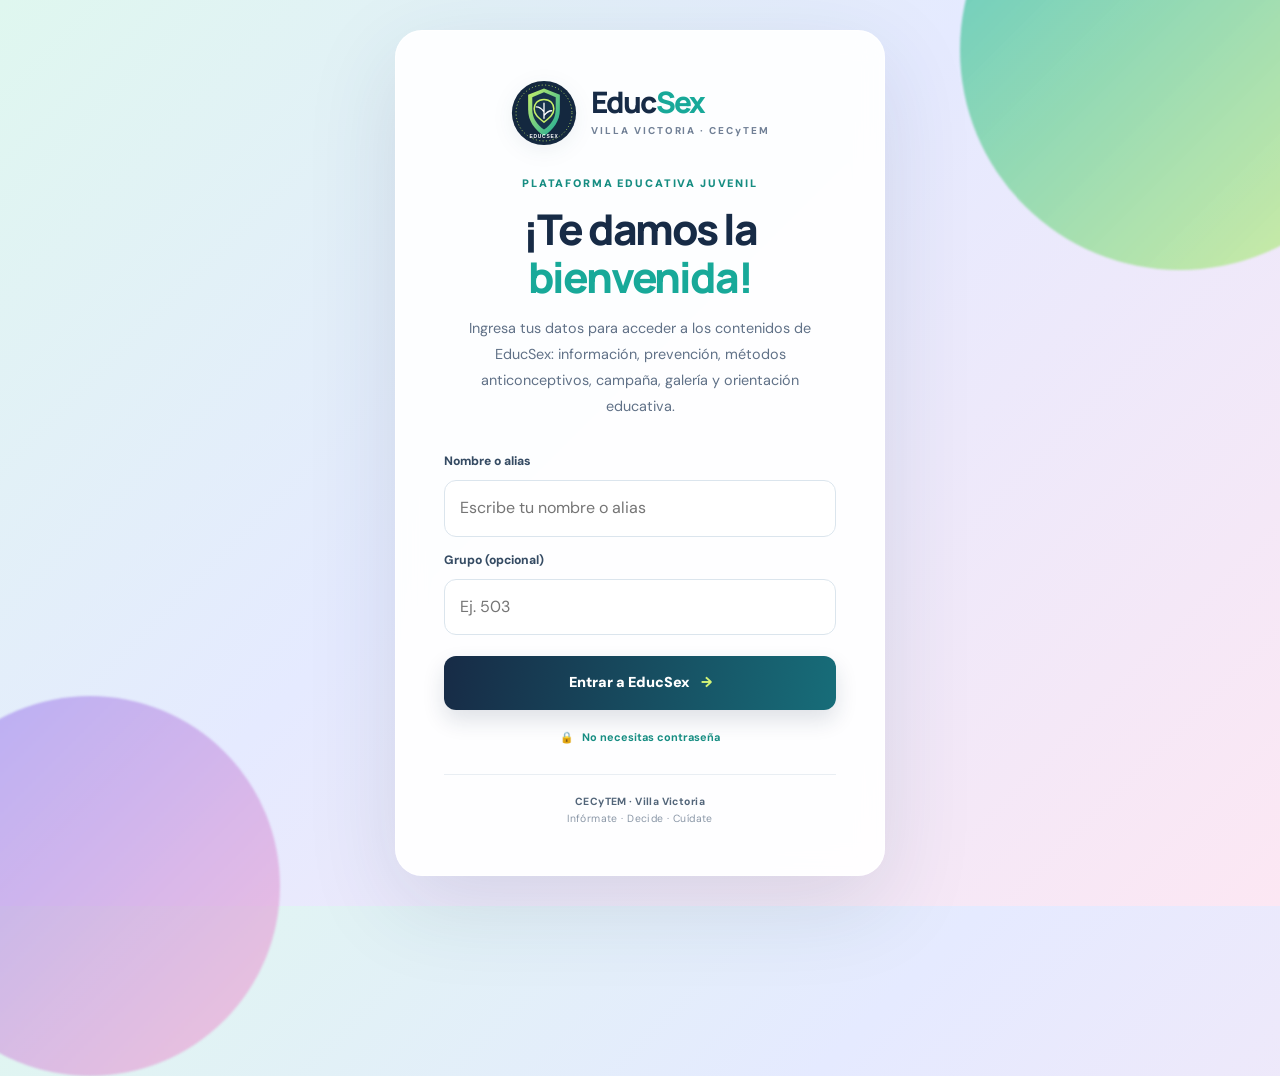
==== plataforma.html @ 869b74b9 "Publish EducSex Villa Victoria website Co-authored-by: Copilot <223556219+Copilot@users.noreply.gith" ====
<!DOCTYPE html>
<html lang="es">
<head>
  <meta charset="UTF-8">
  <meta name="viewport" content="width=device-width, initial-scale=1.0">
  <meta name="description" content="EducSex Villa Victoria: información confiable, orientación juvenil y redes de apoyo sobre salud sexual y prevención del embarazo adolescente.">
  <title>EducSex Villa Victoria | Infórmate, decide, cuídate</title>
  <link rel="icon" href="assets/logo-educsex.svg" type="image/svg+xml">
  <link rel="stylesheet" href="styles.css">
</head>
<body>
  <div class="topbar"><span>PROYECTO ESCOLAR COMUNITARIO · CECyTEM VILLA VICTORIA</span><span class="topbar-right">Información · Respeto · Confidencialidad</span></div>
  <header class="site-header">
    <a class="brand" href="index.html" aria-label="EducSex, volver a portada">
      <img src="assets/logo-educsex.svg" alt="Logotipo EducSex CECyTEM">
      <span><strong>Educ<span>Sex</span></strong><small>VILLA VICTORIA</small></span>
    </a>
    <button class="menu-toggle" id="menuToggle" aria-label="Abrir menú" aria-expanded="false">☰</button>
    <nav id="mainNav">
      <a href="index.html">Portada</a><a href="#inicio">Inicio</a><a href="#conoce">¿Qué es?</a><a href="#metodos">Métodos</a>
      <a href="#campana">Campaña</a><a href="#galeria">Equipo</a><a href="#chat">Chatbot</a>
      
    </nav>
  </header>

  <main>
    <div class="portal-return"><span>PLATAFORMA EDUCATIVA</span><a href="index.html">← Volver a la página principal</a></div>
    <section class="hero" id="inicio">
      <div class="hero-shade"></div>
      <div class="hero-content">
        <div class="eyebrow"><span class="pulse"></span> UN ESPACIO JUVENIL, SEGURO Y SIN JUICIOS</div>
        <h1>Tu futuro tiene<br><span>muchas posibilidades.</span></h1>
        <p>Infórmate, resuelve tus dudas y conoce opciones de prevención y apoyo. Tu salud, tus decisiones y tu bienestar importan.</p>
        <div class="hero-actions"><a class="btn btn-primary" href="#conoce">Explorar la plataforma <span>↗</span></a><a class="btn btn-glass" href="#chat">Hablar con el chatbot</a></div>
        <div class="hero-note"><span class="shield">✓</span> Sesión de acceso escolar · Puedes consultar los contenidos con tranquilidad.</div>
      </div>
      <div class="hero-card">
        <span class="card-icon">♡</span><div><strong>Decisiones informadas</strong><p>Información clara para cuidar de ti.</p></div>
        <div class="hero-card-line"></div>
        <div class="mini-stat"><strong>3</strong><span>áreas de orientación</span></div>
        <div class="mini-stat"><strong>50</strong><span>preguntas para el chatbot</span></div>
      </div>
      <div class="hero-scroll">DESLIZA PARA EXPLORAR <span>↓</span></div>
    </section>

    <section class="welcome-strip">
      <div class="welcome-mark">✦</div><div><strong>Bienvenida y bienvenido a EducSex</strong><p>Un sitio educativo pensado para acompañarte con respeto, información responsable y rutas de apoyo.</p></div>
      <div class="user-welcome" id="userWelcome">Tu espacio EducSex</div>
    </section>

    <section class="section section-light" id="conoce">
      <div class="section-heading"><div><span class="kicker">01 / CONOCE Y COMPRENDE</span><h2>Información que te ayuda<br><em>a tomar decisiones.</em></h2></div><p>La educación sexual integral ayuda a comprender el cuerpo, las emociones, el consentimiento, la prevención y las relaciones respetuosas.</p></div>
      <div class="info-grid">
        <article class="info-card"><div class="info-symbol lilac">◎</div><span class="card-number">01</span><h3>¿Qué es?</h3><p>El embarazo adolescente ocurre cuando una persona queda embarazada durante la adolescencia. La orientación y el acceso a servicios de salud ayudan a tomar decisiones informadas.</p><a href="#campana">Conocer más <span>→</span></a></article>
        <article class="info-card"><div class="info-symbol mint">⌁</div><span class="card-number">02</span><h3>Causas y factores</h3><p>Puede relacionarse con falta de información, barreras para acceder a anticonceptivos, presión de pareja, violencia o dificultades para negociar decisiones.</p><a href="#mitos">Mitos y realidades <span>→</span></a></article>
        <article class="info-card"><div class="info-symbol peach">♡</div><span class="card-number">03</span><h3>Consecuencias y apoyo</h3><p>Puede afectar proyectos personales, estudios, bienestar emocional y salud. El apoyo respetuoso, sin estigma, facilita buscar atención y acompañamiento.</p><a href="#apoyo">Ver opciones de apoyo <span>→</span></a></article>
      </div>
    </section>

    <section class="section methods-section" id="metodos">
      <div class="section-heading"><div><span class="kicker">02 / PREVENCIÓN INFORMADA</span><h2>Métodos <em>anticonceptivos</em></h2></div><p>Existen distintos métodos. La elección depende de la salud, las necesidades y las preferencias de cada persona. Consulta a personal de salud para recibir orientación individual.</p></div>
      <div class="method-grid">
        <article class="method-card"><img src="assets/metodo-condon.png" alt="Condones de distintos colores en sus envolturas" loading="lazy"><div class="method-body"><span class="method-tag">BARRERA</span><h3>Condón externo e interno</h3><p>Ayudan a prevenir el embarazo y reducen el riesgo de infecciones de transmisión sexual cuando se usan correctamente en cada relación sexual.</p><button class="learn-more" data-method="condon">Ver información <span>↗</span></button></div></article>
        <article class="method-card"><img src="assets/metodo-pastillas.png" alt="Cajas de distintas marcas de pastillas anticonceptivas" loading="lazy"><div class="method-body"><span class="method-tag">HORMONAL</span><h3>Pastillas anticonceptivas</h3><p>Se toman según las indicaciones del producto y del personal de salud. No protegen contra infecciones de transmisión sexual.</p><button class="learn-more" data-method="pastillas">Ver información <span>↗</span></button></div></article>
        <article class="method-card"><img src="assets/metodo-diu.png" alt="Dispositivo intrauterino (DIU) de cobre" loading="lazy"><div class="method-body"><span class="method-tag">LARGA DURACIÓN</span><h3>Implante e DIU</h3><p>Son métodos de larga duración colocados por personal capacitado. El tipo adecuado se decide con orientación clínica.</p><button class="learn-more" data-method="larga">Ver información <span>↗</span></button></div></article>
        <article class="method-card"><img src="assets/metodo-inyeccion.png" alt="Inyección anticonceptiva mensual" loading="lazy"><div class="method-body"><span class="method-tag">ORIENTACIÓN</span><h3>Inyección y otros métodos</h3><p>Hay opciones con diferentes tiempos de uso y consideraciones. Un profesional puede explicar beneficios, posibles efectos y contraindicaciones.</p><button class="learn-more" data-method="otros">Ver información <span>↗</span></button></div></article>
      </div>
      <div class="notice"><span>ⓘ</span><p><strong>Importante:</strong> esta sección es educativa y no sustituye una consulta médica. La mayoría de los métodos anticonceptivos no protegen contra ITS; el condón sí reduce el riesgo. Busca atención de salud para elegir una opción adecuada.</p></div>
    </section>

    <section class="campaign" id="campana">
      <div class="campaign-image"><img src="https://images.unsplash.com/photo-1529390079861-591de354faf5?auto=format&fit=crop&w=1200&q=85" alt="Jóvenes conversando en un ambiente educativo" loading="lazy"><div class="image-label"><span>EDUCACIÓN · PREVENCIÓN · APOYO</span><strong>Tu voz también importa.</strong></div></div>
      <div class="campaign-copy"><span class="kicker">03 / CAMPAÑA DE PREVENCIÓN</span><h2>Infórmate hoy.<br><em>Decide con libertad.</em></h2><p>La prevención del embarazo adolescente se fortalece con información confiable, comunicación, consentimiento, acceso a servicios y redes de apoyo que respeten a cada joven.</p>
        <ul class="check-list"><li><span>✓</span> Habla con una persona adulta de confianza.</li><li><span>✓</span> Consulta fuentes de salud verificadas.</li><li><span>✓</span> Recuerda: nadie debe presionarte.</li><li><span>✓</span> Busca atención si tienes dudas o necesitas apoyo.</li></ul>
        <a class="btn btn-dark" href="#chat">Resolver dudas con el chatbot <span>→</span></a>
      </div>
    </section>

    <section class="section section-light" id="mitos">
      <div class="section-heading"><div><span class="kicker">04 / APRENDE Y COMPRUEBA</span><h2>Mitos y <em>realidades</em></h2></div><p>Abre cada tarjeta para descubrir información general. Si tienes una situación personal, consulta a un profesional de salud.</p></div>
      <div class="myth-grid">
        <button class="myth-card"><span class="myth-label">MITO</span><strong>“La primera vez no puede haber embarazo.”</strong><span class="myth-answer">REALIDAD · Sí puede ocurrir un embarazo en cualquier relación vaginal sin protección, incluso la primera vez.</span><span class="myth-plus">+</span></button>
        <button class="myth-card"><span class="myth-label">MITO</span><strong>“Todos los anticonceptivos protegen de las ITS.”</strong><span class="myth-answer">REALIDAD · El condón reduce el riesgo de ITS; otros métodos previenen el embarazo, pero no protegen de ITS.</span><span class="myth-plus">+</span></button>
        <button class="myth-card"><span class="myth-label">MITO</span><strong>“Pedir información significa que ya tengo vida sexual.”</strong><span class="myth-answer">REALIDAD · Informarse es una forma responsable de cuidar la salud, sin importar la experiencia de cada persona.</span><span class="myth-plus">+</span></button>
        <button class="myth-card"><span class="myth-label">MITO</span><strong>“Tengo que aceptar algo si mi pareja lo pide.”</strong><span class="myth-answer">REALIDAD · El consentimiento debe ser libre, claro y reversible. Nadie tiene derecho a presionarte.</span><span class="myth-plus">+</span></button>
      </div>
    </section>

    <section class="support-section" id="apoyo">
      <div class="support-copy"><span class="kicker">05 / NO ESTÁS A SOLAS</span><h2>Orientación y <em>redes de apoyo</em></h2><p>Si necesitas atención médica, apoyo emocional o hablar sobre una situación de presión o violencia, acércate a una persona adulta de confianza y a servicios profesionales.</p><div class="support-actions"><a class="btn btn-primary" href="https://www.gob.mx/salud" target="_blank" rel="noopener">Secretaría de Salud ↗</a><a class="btn btn-outline" href="https://www.gob.mx/inmujeres" target="_blank" rel="noopener">INMUJERES ↗</a></div></div>
      <div class="support-points"><a class="support-point" href="https://www.gob.mx/salud" target="_blank" rel="noopener noreferrer"><span class="support-icon">＋</span><div><strong>Centro de salud <span class="resource-arrow">↗</span></strong><p>Abre el portal oficial de la Secretaría de Salud para consultar información y servicios.</p></div></a><a class="support-point" href="https://www.gob.mx/salud/lineadelavida" target="_blank" rel="noopener noreferrer"><span class="support-icon">♡</span><div><strong>Orientación emocional <span class="resource-arrow">↗</span></strong><p>Consulta la información oficial de Línea de la Vida y las opciones de apoyo emocional.</p></div></a><a class="support-point" href="https://www.google.com/maps/search/centro+de+salud+Villa+Victoria+Estado+de+M%C3%A9xico" target="_blank" rel="noopener noreferrer"><span class="support-icon">⌖</span><div><strong>Ubica servicios <span class="resource-arrow">↗</span></strong><p>Busca centros de salud cercanos en el mapa y confirma horarios antes de acudir.</p></div></a></div>
    </section>

    <section class="section team-section" id="galeria">
      <div class="section-heading"><div><span class="kicker">06 / QUIÉNES SOMOS</span><h2>Conoce al <em>equipo EducSex</em></h2></div><p>Conoce a los cinco integrantes, sus fotografías, números de lista y roles dentro del proyecto escolar.</p></div>
      <div class="team-grid">
        <article class="team-card"><div class="team-photo"><img src="assets/integrante-16.jpg" alt="Ximena Gonzalez Dominguez trabajando en clase, número de lista 16" loading="lazy"><span>16</span></div><div class="team-info"><span class="role">COORDINACIÓN</span><h3>Ximena Gonzalez Dominguez</h3><p class="student-number">Número de lista: 16</p><p>Coordina las actividades del equipo, organiza los avances y apoya en la revisión general del proyecto.</p><label class="photo-change">Cambiar foto<input class="member-photo-input" type="file" accept="image/*" data-member="0" aria-label="Cambiar fotografía del integrante"></label></div></article>
        <article class="team-card"><div class="team-photo"><img src="assets/integrante-17.jpg" alt="Juan Carlos Guzmán Escobar trabajando en clase, número de lista 17" loading="lazy"><span>17</span></div><div class="team-info"><span class="role">PROGRAMACIÓN</span><h3>Juan Carlos Guzmán Escobar</h3><p class="student-number">Número de lista: 17</p><p>Apoya en la estructura de la página, las funciones interactivas y las pruebas del sitio web.</p><label class="photo-change">Cambiar foto<input class="member-photo-input" type="file" accept="image/*" data-member="1" aria-label="Cambiar fotografía del integrante"></label></div></article>
        <article class="team-card"><div class="team-photo"><img src="assets/integrante-18.jpg" alt="Rubi Guadalupe Juan Juárez trabajando en una computadora, número de lista 18" loading="lazy"><span>18</span></div><div class="team-info"><span class="role">INVESTIGACIÓN</span><h3>Rubi Guadalupe Juan Juárez</h3><p class="student-number">Número de lista: 18</p><p>Colabora en la investigación y organización de información educativa para las secciones de EducSex.</p><label class="photo-change">Cambiar foto<input class="member-photo-input" type="file" accept="image/*" data-member="2" aria-label="Cambiar fotografía del integrante"></label></div></article>
        <article class="team-card"><div class="team-photo"><img src="assets/integrante-19.jpg" alt="Maria Belen Malvez Lopez escribiendo en clase, número de lista 19" loading="lazy"><span>19</span></div><div class="team-info"><span class="role">DISEÑO WEB</span><h3>Maria Belen Malvez Lopez</h3><p class="student-number">Número de lista: 19</p><p>Participa en el diseño visual, la organización de las secciones y la presentación de los contenidos.</p><label class="photo-change">Cambiar foto<input class="member-photo-input" type="file" accept="image/*" data-member="3" aria-label="Cambiar fotografía del integrante"></label></div></article>
        <article class="team-card"><div class="team-photo"><img src="assets/integrante-20.jpg" alt="Itzel samantha Martinez Juan trabajando en una computadora, número de lista 20" loading="lazy"><span>20</span></div><div class="team-info"><span class="role">DOCUMENTACIÓN</span><h3>Itzel samantha Martinez Juan</h3><p class="student-number">Número de lista: 20</p><p>Apoya en la documentación del proyecto, la revisión de contenidos y la recopilación de mejoras.</p><label class="photo-change">Cambiar foto<input class="member-photo-input" type="file" accept="image/*" data-member="4" aria-label="Cambiar fotografía del integrante"></label></div></article>
      </div>
      <p class="team-footnote">Fotografías extraídas del archivo ruby.pdf y asociadas por número de lista. Puedes cambiarlas con el botón de cada perfil.</p>
    </section>

    <section class="chat-section" id="chat">
      <div class="chat-intro"><span class="kicker">07 / ORIENTACIÓN INTERACTIVA</span><h2>Tu espacio de preguntas.<br><em>Sin juicios, con respeto.</em></h2><p>Explora 50 preguntas frecuentes en tres categorías. El chatbot ofrece orientación educativa general y te indica cuándo es importante acudir a personal de salud.</p><div class="chat-trust"><span>✓ Anónimo en esta demostración</span><span>✓ 3 categorías</span><span>✓ 50 respuestas informativas</span></div></div>
      <div class="chat-app">
        <div class="chat-top"><div class="bot-avatar">✦</div><div><strong>Asistente EducSex</strong><span><i></i> Orientación educativa automatizada</span></div><button id="resetChat" title="Reiniciar conversación" aria-label="Reiniciar conversación">↻</button></div>
        <div class="chat-tabs"><button class="chat-tab active" data-category="embarazo">Embarazo</button><button class="chat-tab" data-category="metodos">Métodos</button><button class="chat-tab" data-category="bienestar">Salud y apoyo</button></div>
        <div class="chat-messages" id="chatMessages" aria-live="polite"><div class="bot-message">¡Hola! Soy el asistente educativo de EducSex. Elige una categoría y toca una pregunta para consultar una respuesta. No compartas datos personales.</div></div>
        <div class="question-picker"><label for="questionSelect">Preguntas frecuentes</label><select id="questionSelect"><option value="">Selecciona una pregunta...</option></select><button id="askQuestion" class="ask-btn">Consultar <span>→</span></button></div>
        <div class="chat-input-row"><input id="customQuestion" type="text" placeholder="Escribe una duda general..." maxlength="240" aria-label="Escribe una duda general"><button id="sendCustom" aria-label="Enviar pregunta">➤</button></div>
        <p class="chat-disclaimer">Este chatbot no diagnostica ni sustituye la atención médica. En una urgencia, busca servicios de emergencia. No ingreses nombre, dirección, teléfono ni información que te identifique.</p>
      </div>
    </section>

    <section class="section section-light quiz-section" id="test">
      <div class="section-heading"><div><span class="kicker">08 / COMPRUEBA LO QUE SABES</span><h2>Mini test de <em>conocimientos</em></h2></div><p>Responde cinco preguntas para repasar conceptos básicos. El resultado es educativo y no se guarda en un servidor.</p></div>
      <div class="quiz-box"><div class="quiz-progress"><span id="quizStep">PREGUNTA 1 DE 5</span><span id="quizScore">Puntaje: 0</span></div><div class="progress-track"><div id="progressFill"></div></div><h3 id="quizQuestion">Cargando pregunta...</h3><div id="quizOptions" class="quiz-options"></div><p id="quizFeedback" class="quiz-feedback" aria-live="polite"></p><button id="nextQuiz" class="btn btn-primary" disabled>Siguiente pregunta →</button></div>
    </section>

  </main>

  <footer class="footer"><div class="footer-brand"><img src="assets/logo-educsex.svg" alt=""><div><strong>EducSex Villa Victoria</strong><span>Infórmate · Decide · Cuídate</span></div></div><p>Proyecto Escolar Comunitario · CECyTEM Villa Victoria</p><div class="footer-links"><a href="#inicio">Inicio</a><a href="#chat">Chatbot</a><a href="#apoyo">Apoyo</a></div><small>Contenido educativo. No sustituye el consejo de profesionales de salud.</small></footer>


  <dialog id="detailDialog" class="modal"><form method="dialog" class="modal-card detail-card"><button class="modal-close" aria-label="Cerrar">×</button><span class="kicker">INFORMACIÓN EDUCATIVA</span><h2 id="detailTitle">Información</h2><p id="detailText"></p><p class="modal-small">Para decisiones personales, consulta a profesionales de salud.</p><button class="btn btn-primary" value="close">Entendido</button></form></dialog>

  <script src="app.js"></script>
</body>
</html>
---- styles.css ----
@import url('https://fonts.googleapis.com/css2?family=DM+Sans:wght@400;500;600;700&family=Manrope:wght@400;500;600;700;800&display=swap');
:root{--navy:#14283f;--navy2:#1d3a55;--teal:#18a999;--mint:#dff6ef;--lime:#c8f169;--purple:#7b61d1;--text:#233448;--muted:#647487;--paper:#f6f8fb;--white:#fff;--line:#e1e7ee;--shadow:0 18px 55px #14283f14}
*{box-sizing:border-box}html{scroll-behavior:smooth;scroll-padding-top:90px}body{margin:0;font-family:'DM Sans',sans-serif;color:var(--text);background:#fff;line-height:1.65}a{color:inherit;text-decoration:none}button,input,select,textarea{font:inherit}button{cursor:pointer}.topbar{display:flex;justify-content:space-between;gap:20px;padding:8px 6.5%;background:var(--navy);color:#c9d8e6;font-size:.68rem;letter-spacing:.1em;font-weight:700}.site-header{height:88px;padding:0 6.5%;display:flex;align-items:center;justify-content:space-between;background:#fff;position:sticky;top:0;z-index:20;box-shadow:0 3px 20px #14283f0b}.brand{display:flex;align-items:center;gap:10px}.brand img{width:49px;height:49px}.brand strong{font:800 1.45rem Manrope,sans-serif;color:var(--navy);display:block;line-height:1.1}.brand strong span{color:var(--teal)}.brand small{display:block;font-size:.58rem;letter-spacing:.18em;color:var(--muted);font-weight:700;margin-top:4px}nav{display:flex;align-items:center;gap:clamp(12px,2vw,29px)}nav a{font-size:.83rem;font-weight:700;color:#526174;transition:.2s}nav a:hover{color:var(--teal)}.nav-cta{border:0;background:var(--navy);color:#fff;border-radius:10px;padding:12px 18px;font-size:.8rem;font-weight:700}.menu-toggle{display:none;border:0;background:var(--paper);border-radius:9px;padding:10px 13px;font-size:1.2rem}.hero{min-height:630px;position:relative;display:flex;align-items:center;padding:80px 8%;color:#fff;overflow:hidden;background:#173a50 url('https://images.unsplash.com/photo-1529156069898-49953e39b3ac?auto=format&fit=crop&w=2000&q=90') center 42%/cover no-repeat}.hero-shade{position:absolute;inset:0;background:linear-gradient(90deg,#10243bf2 0%,#12334ce8 42%,#12334c68 75%,#12334c45)}.hero-content{position:relative;z-index:1;max-width:680px}.eyebrow,.kicker{font-size:.7rem;font-weight:800;letter-spacing:.15em;color:var(--teal)}.hero .eyebrow{color:#c8f169;display:flex;align-items:center;gap:10px}.pulse{width:8px;height:8px;background:var(--lime);border-radius:50%;box-shadow:0 0 0 6px #c8f16922}.hero h1,.section-heading h2,.campaign h2,.support-copy h2,.chat-intro h2,.rubric-head h2{font:800 clamp(2.4rem,5vw,4.4rem)/1.08 Manrope,sans-serif;letter-spacing:-.05em;margin:23px 0}.hero h1 span{color:var(--lime)}.hero-content>p{max-width:570px;color:#d3e0ea;font-size:1.04rem;line-height:1.85}.hero-actions{display:flex;gap:13px;flex-wrap:wrap;margin:30px 0 24px}.btn{display:inline-flex;align-items:center;justify-content:center;gap:18px;padding:14px 21px;border-radius:10px;font-size:.85rem;font-weight:800;border:1px solid transparent;transition:transform .2s,box-shadow .2s}.btn:hover{transform:translateY(-2px);box-shadow:0 10px 25px #071b2a22}.btn-primary{background:var(--lime);color:var(--navy)}.btn-glass{border-color:#ffffff70;color:#fff;background:#ffffff12;backdrop-filter:blur(8px)}.btn-dark{background:var(--navy);color:#fff}.btn-outline{border-color:#b6c5d3;color:var(--navy)}.hero-note{font-size:.75rem;color:#d5e3e9;display:flex;gap:9px;align-items:center}.shield{display:grid;place-items:center;width:20px;height:20px;background:#ffffff20;border-radius:50%;color:var(--lime)}.hero-card{position:absolute;right:8%;bottom:100px;z-index:2;width:255px;padding:22px;border:1px solid #ffffff3d;border-radius:18px;background:#ffffff18;backdrop-filter:blur(15px);box-shadow:0 15px 60px #091b2d33}.card-icon{font-size:1.6rem;color:var(--lime)}.hero-card strong{font:700 1rem Manrope,sans-serif}.hero-card p{margin:2px 0;color:#d5e1ea;font-size:.78rem}.hero-card-line{height:1px;background:#ffffff45;margin:18px 0}.mini-stat{display:flex;align-items:center;gap:13px;margin:9px 0}.mini-stat strong{font-size:1.5rem;color:var(--lime)}.mini-stat span{font-size:.75rem;color:#e1ebf0}.hero-scroll{position:absolute;bottom:23px;left:8%;font-size:.62rem;letter-spacing:.15em;color:#d0dce4}.hero-scroll span{color:var(--lime);padding-left:12px}.welcome-strip{display:flex;align-items:center;gap:20px;padding:24px 8%;background:#f0f8f6}.welcome-mark{width:48px;height:48px;display:grid;place-items:center;background:#d9f4e8;color:#148c80;border-radius:15px;font-size:1.5rem;flex-shrink:0}.welcome-strip strong{font:800 1rem Manrope}.welcome-strip p{margin:3px 0 0;color:var(--muted);font-size:.84rem}.text-link{margin-left:auto;border:0;background:transparent;color:#168d81;font-weight:800;font-size:.82rem;white-space:nowrap}.text-link span{padding-left:8px}.section{padding:100px 8%}.section-light{background:var(--paper)}.section-heading{display:flex;justify-content:space-between;align-items:flex-end;gap:35px;margin-bottom:42px}.section-heading h2,.campaign h2,.support-copy h2,.chat-intro h2,.rubric-head h2{font-size:clamp(2rem,3.6vw,3.15rem);color:var(--navy);margin:13px 0 0}.section-heading h2 em,.campaign h2 em,.support-copy h2 em,.chat-intro h2 em,.rubric-head h2 em{font-style:normal;color:var(--teal)}.section-heading>p{max-width:440px;color:var(--muted);font-size:.9rem;margin:0 0 4px}.info-grid{display:grid;grid-template-columns:repeat(3,1fr);gap:20px}.info-card{position:relative;background:#fff;border:1px solid var(--line);padding:29px;border-radius:17px;box-shadow:0 8px 24px #122a3d06;transition:.25s}.info-card:hover,.method-card:hover,.team-card:hover{transform:translateY(-5px);box-shadow:var(--shadow)}.info-symbol{width:46px;height:46px;display:grid;place-items:center;border-radius:14px;font-size:1.7rem;margin-bottom:25px}.lilac{background:#eee9ff;color:#7b61d1}.mint{background:#ddf7ef;color:#168c7f}.peach{background:#fff0e7;color:#d77846}.card-number{position:absolute;right:28px;top:30px;font-size:.72rem;color:#a8b4c0;font-weight:800}.info-card h3,.method-card h3,.team-card h3{font:800 1.2rem Manrope;color:var(--navy);margin:0 0 12px}.info-card p,.method-card p,.team-card p{font-size:.84rem;color:var(--muted);line-height:1.8}.info-card>a{display:inline-block;color:#148d82;font-weight:800;font-size:.8rem;margin-top:12px}.info-card>a span{padding-left:8px}.methods-section{background:#fff}.method-grid{display:grid;grid-template-columns:repeat(4,1fr);gap:18px}.method-card{border:1px solid var(--line);border-radius:16px;overflow:hidden;background:#fff;transition:.25s}.method-card>img{width:100%;height:175px;object-fit:cover;display:block;background:#dce8e8}.method-body{padding:20px}.method-tag,.role{font-size:.62rem;letter-spacing:.12em;font-weight:800;color:#178d82}.method-card h3{font-size:1.05rem;margin:8px 0}.method-card p{font-size:.79rem;min-height:125px}.learn-more{padding:0;border:0;background:transparent;color:var(--navy);font-weight:800;font-size:.78rem}.learn-more span{color:var(--teal);padding-left:8px}.notice{display:flex;gap:13px;align-items:flex-start;padding:17px 20px;border-radius:12px;background:#eef7f4;margin-top:25px;color:#43655f}.notice>span{font-size:1.2rem;color:#168d82}.notice p{font-size:.78rem;margin:0}.campaign{padding:100px 8%;display:grid;grid-template-columns:1fr 1fr;gap:8%;align-items:center;background:#f3f6fb}.campaign-image{position:relative;min-height:500px}.campaign-image>img{width:100%;height:500px;object-fit:cover;border-radius:20px;display:block}.image-label{position:absolute;left:22px;right:22px;bottom:22px;padding:22px;border-radius:14px;background:#102a40e8;color:#fff}.image-label span{font-size:.62rem;letter-spacing:.12em;color:var(--lime);font-weight:800}.image-label strong{display:block;font:800 1.5rem Manrope;margin-top:5px}.campaign-copy>p,.support-copy>p{color:var(--muted);font-size:.91rem;line-height:1.9;margin:22px 0}.check-list{padding:0;list-style:none;margin:25px 0 30px}.check-list li{display:flex;gap:12px;align-items:center;margin:13px 0;font-size:.86rem;color:#435569}.check-list span{width:22px;height:22px;border-radius:50%;display:grid;place-items:center;background:#ddf6ec;color:#168d82;font-size:.7rem;font-weight:900;flex-shrink:0}.myth-grid{display:grid;grid-template-columns:repeat(2,1fr);gap:15px}.myth-card{text-align:left;position:relative;border:1px solid var(--line);border-radius:14px;padding:23px 55px 23px 23px;background:#fff;min-height:150px;color:var(--text);transition:.2s}.myth-card:hover{border-color:#9ad9cb}.myth-label{display:block;color:#d77b52;font-size:.62rem;font-weight:900;letter-spacing:.14em;margin-bottom:10px}.myth-card strong{display:block;font:800 1rem Manrope;color:var(--navy)}.myth-answer{display:none;margin-top:14px;color:#188579;font-size:.84rem;line-height:1.7}.myth-card.open .myth-answer{display:block}.myth-plus{position:absolute;right:20px;top:20px;font-size:1.6rem;color:var(--teal);transition:.2s}.myth-card.open .myth-plus{transform:rotate(45deg)}.support-section{padding:95px 8%;display:grid;grid-template-columns:1fr 1fr;gap:8%;background:#142c44;color:#fff;align-items:center}.support-copy h2{color:#fff}.support-copy>p{color:#c1d0dd}.support-actions{display:flex;gap:12px;flex-wrap:wrap}.support-points{border:1px solid #ffffff2a;border-radius:18px;padding:12px 26px}.support-points>div{display:flex;gap:17px;padding:21px 0;border-bottom:1px solid #ffffff20}.support-points>div:last-child{border-bottom:0}.support-icon{width:42px;height:42px;display:grid;place-items:center;border-radius:13px;background:#ffffff12;color:var(--lime);font-size:1.3rem;flex-shrink:0}.support-points strong{font:800 1rem Manrope}.support-points p{margin:3px 0 0;color:#bdcdda;font-size:.82rem}.team-section{background:#fff}.team-grid{display:grid;grid-template-columns:repeat(5,1fr);gap:15px}.team-card{border:1px solid var(--line);border-radius:15px;overflow:hidden;transition:.25s;background:#fff}.team-photo{height:190px;position:relative;background:#e8eef3}.team-photo img{width:100%;height:100%;object-fit:cover;display:block}.team-photo>span{position:absolute;bottom:10px;left:10px;background:#122a42d9;color:#fff;border-radius:7px;padding:4px 9px;font-size:.72rem;font-weight:800}.team-info{padding:17px}.team-info h3{font-size:1rem;margin:7px 0}.team-info p{font-size:.76rem;min-height:125px}.edit-member{border:0;border-top:1px solid var(--line);background:#fff;width:100%;text-align:left;padding:12px 0 0;color:#148d82;font-weight:800;font-size:.72rem}.team-footnote{font-size:.73rem;color:#8290a0;margin-top:20px}.chat-section{padding:100px 8%;background:linear-gradient(125deg,#eaf7f4,#f4f1ff 70%,#edf5fb);display:grid;grid-template-columns:.8fr 1.2fr;gap:7%;align-items:center}.chat-intro h2{font-size:clamp(2.1rem,3.6vw,3.2rem)}.chat-intro>p{font-size:.9rem;color:var(--muted);line-height:1.9;margin:23px 0}.chat-trust{display:flex;flex-direction:column;gap:10px;color:#466a66;font-size:.78rem;font-weight:700}.chat-trust span:before{content:'✓';display:inline-grid;place-items:center;width:21px;height:21px;border-radius:50%;background:#d4f2e6;color:#158b7e;margin-right:9px}.chat-app{background:#fff;border-radius:21px;overflow:hidden;box-shadow:0 25px 80px #263a5920;border:1px solid #ffffff}.chat-top{display:flex;align-items:center;gap:12px;padding:19px 22px;background:var(--navy);color:#fff}.bot-avatar{width:42px;height:42px;display:grid;place-items:center;border-radius:14px;background:linear-gradient(135deg,#b9f26a,#4bd2b0);color:#12334a;font-size:1.5rem}.chat-top strong{display:block;font:800 .95rem Manrope}.chat-top span{display:block;font-size:.67rem;color:#b8cbd8}.chat-top span i{display:inline-block;width:6px;height:6px;background:#a8ed61;border-radius:50%;margin-right:5px}.chat-top>button{margin-left:auto;border:1px solid #ffffff3a;background:#ffffff12;color:#fff;border-radius:9px;width:35px;height:35px;font-size:1.2rem}.chat-tabs{display:flex;gap:7px;padding:15px 18px 0}.chat-tab{flex:1;border:1px solid #e0e8ef;background:#f7f9fb;color:#617285;padding:10px 7px;border-radius:9px;font-size:.73rem;font-weight:800}.chat-tab.active{background:#ddf6ed;color:#147e73;border-color:#c4eadc}.chat-messages{padding:19px 20px;height:250px;overflow:auto;background:#fbfcfe;display:flex;flex-direction:column;gap:12px}.bot-message,.user-message{max-width:90%;padding:12px 14px;border-radius:12px;font-size:.8rem;line-height:1.75;white-space:pre-wrap}.bot-message{align-self:flex-start;background:#edf4f7;border:1px solid #e3ebef;color:#3b4e60;border-top-left-radius:4px}.user-message{align-self:flex-end;background:#e0f6ec;color:#245e58;border-top-right-radius:4px}.question-picker{padding:15px 19px 10px;border-top:1px solid var(--line)}.question-picker label{display:block;font-size:.68rem;font-weight:800;color:#6c7b8b;margin-bottom:7px}.question-picker select{width:100%;border:1px solid #dce5eb;background:#fff;border-radius:9px;padding:12px;color:#526477;font-size:.78rem;outline-color:var(--teal)}.ask-btn{margin-top:9px;border:0;border-radius:9px;background:var(--teal);color:#fff;width:100%;padding:11px;font-weight:800;font-size:.8rem}.ask-btn span{padding-left:8px}.chat-input-row{display:flex;gap:8px;padding:8px 19px 15px}.chat-input-row input{min-width:0;flex:1;border:1px solid #dce5eb;border-radius:9px;padding:11px 12px;font-size:.77rem;outline-color:var(--teal)}.chat-input-row button{width:42px;border:0;border-radius:10px;background:var(--navy);color:#fff;font-size:1rem}.chat-disclaimer{padding:0 20px 18px;margin:0;color:#8a96a4;font-size:.64rem;line-height:1.6}.quiz-box{max-width:800px;margin:0 auto;padding:30px;background:#fff;border:1px solid var(--line);border-radius:17px;box-shadow:0 10px 30px #14283f08}.quiz-progress{display:flex;justify-content:space-between;font-size:.7rem;font-weight:800;color:#728194;letter-spacing:.06em}.progress-track{height:6px;background:#eaf0f3;border-radius:9px;margin:13px 0 25px;overflow:hidden}.progress-track>div{height:100%;width:20%;background:var(--teal);transition:width .3s}.quiz-box h3{font:800 1.25rem Manrope;color:var(--navy);margin:0 0 20px}.quiz-options{display:grid;gap:10px}.quiz-option{border:1px solid var(--line);border-radius:10px;padding:13px 15px;text-align:left;background:#fff;color:#526477;font-size:.85rem}.quiz-option:hover:not(:disabled){border-color:var(--teal);background:#f3fbf8}.quiz-option.correct{border-color:#43b58a;background:#e9f8f0;color:#17694d}.quiz-option.incorrect{border-color:#e6a18b;background:#fff1ec;color:#994b35}.quiz-feedback{font-size:.82rem;min-height:25px;color:#178a7e;font-weight:700}.quiz-box .btn{margin-top:8px}.quiz-box .btn:disabled{opacity:.45;cursor:not-allowed;transform:none;box-shadow:none}.rubric-section{padding:90px 8%;background:#f5f8fb}.rubric-head{text-align:center;max-width:720px;margin:0 auto 40px}.rubric-head h2{font-size:2.4rem}.rubric-head>p{color:var(--muted);font-size:.88rem}.rubric-grid{display:grid;grid-template-columns:repeat(5,1fr);gap:12px}.rubric-grid>div{background:#fff;border:1px solid var(--line);border-radius:13px;padding:20px}.rubric-grid span{display:block;color:var(--teal);font-weight:900;font-size:.75rem;margin-bottom:20px}.rubric-grid strong{font:800 .95rem Manrope;color:var(--navy)}.rubric-grid p{font-size:.75rem;line-height:1.8;color:var(--muted)}.rubric-note{max-width:1000px;margin:25px auto 0;font-size:.76rem;line-height:1.8;color:#647487;background:#e9eef4;padding:17px 20px;border-radius:10px}.footer{padding:35px 8%;background:#0e2032;color:#c2cfda;display:flex;align-items:center;gap:30px;flex-wrap:wrap}.footer-brand{display:flex;align-items:center;gap:10px}.footer-brand img{width:43px}.footer-brand strong{display:block;color:#fff;font:800 .9rem Manrope}.footer-brand span{display:block;color:#8fa4b4;font-size:.7rem}.footer>p{font-size:.75rem;margin-left:auto}.footer-links{display:flex;gap:17px;font-size:.75rem}.footer small{width:100%;border-top:1px solid #ffffff1b;padding-top:15px;color:#8295a6;font-size:.68rem}.modal{border:0;padding:0;background:transparent;max-width:min(94vw,460px);width:100%;overflow:visible}.modal::backdrop{background:#0b1b2dcc;backdrop-filter:blur(5px)}.modal-card{position:relative;border-radius:20px;background:#fff;padding:34px;box-shadow:0 30px 90px #06142640;display:flex;flex-direction:column;gap:12px}.modal-close{position:absolute;right:17px;top:13px;border:0;background:#eff3f6;border-radius:50%;width:34px;height:34px;font-size:1.4rem;color:#536477}.modal-icon{width:50px;height:50px;border-radius:15px;background:#e2f7ee;display:grid;place-items:center;font-size:1.6rem;color:var(--teal)}.modal-card h2{font:800 1.8rem Manrope;color:var(--navy);margin:0}.modal-card>p{font-size:.84rem;color:var(--muted);margin:0 0 5px}.modal-card label{font-size:.76rem;font-weight:800;color:#4c6073}.modal-card input,.modal-card textarea{border:1px solid #dbe4eb;border-radius:9px;padding:12px;outline-color:var(--teal);resize:vertical}.modal-submit{margin-top:7px;width:100%}.guest-link{border:0;background:transparent;color:#168d82;font-size:.8rem;font-weight:800;padding:7px}.modal-card .modal-small{font-size:.68rem;color:#8492a0;line-height:1.7}.detail-card .btn{align-self:flex-start}.toast{position:fixed;bottom:25px;right:25px;background:var(--navy);color:#fff;padding:13px 18px;border-radius:10px;box-shadow:var(--shadow);font-size:.82rem;z-index:100;animation:fadeIn .25s}@keyframes fadeIn{from{opacity:0;transform:translateY(8px)}to{opacity:1;transform:translateY(0)}}@media(max-width:1100px){nav{gap:12px}nav a{font-size:.75rem}.nav-cta{padding:10px}.hero-card{right:5%;width:220px}.method-grid{grid-template-columns:repeat(2,1fr)}.team-grid{grid-template-columns:repeat(3,1fr)}.team-info p{min-height:95px}.rubric-grid{grid-template-columns:repeat(3,1fr)}}@media(max-width:800px){.topbar{font-size:.57rem;padding:8px 5%}.topbar-right{display:none}.site-header{height:72px;padding:0 5%}.brand img{width:42px}.menu-toggle{display:block}nav{display:none;position:absolute;left:0;right:0;top:72px;background:#fff;padding:18px 5% 23px;box-shadow:0 20px 30px #14283f17;flex-direction:column;align-items:stretch}nav.open{display:flex}nav a{padding:7px;font-size:.88rem}.nav-cta{padding:12px}.hero{padding:75px 6%;min-height:650px;align-items:flex-start}.hero-shade{background:linear-gradient(90deg,#10243bf2,#12334cbd)}.hero-content{max-width:100%}.hero-card{position:relative;right:auto;bottom:auto;align-self:flex-end;margin-top:35px;width:100%;max-width:300px}.hero{display:block}.hero-card{display:none}.hero-scroll{left:6%}.welcome-strip{padding:22px 6%;flex-wrap:wrap}.welcome-strip>div:nth-child(2){flex:1}.text-link{margin-left:68px}.section,.campaign,.support-section,.chat-section,.rubric-section{padding:70px 6%}.section-heading{display:block}.section-heading>p{margin-top:18px}.info-grid{grid-template-columns:1fr}.info-card{padding:25px}.method-grid{grid-template-columns:repeat(2,1fr)}.campaign{grid-template-columns:1fr;gap:35px}.campaign-image,.campaign-image>img{min-height:320px;height:350px}.support-section{grid-template-columns:1fr;gap:35px}.team-grid{grid-template-columns:repeat(2,1fr)}.team-photo{height:220px}.chat-section{grid-template-columns:1fr;gap:35px}.chat-trust{display:grid;grid-template-columns:1fr 1fr}.rubric-grid{grid-template-columns:repeat(2,1fr)}.footer{padding:30px 6%;gap:18px}.footer>p{margin-left:0;width:100%}}@media(max-width:480px){.hero h1{font-size:2.55rem}.hero-content>p{font-size:.92rem}.hero-actions{flex-direction:column;align-items:stretch}.btn{width:100%}.section,.campaign,.support-section,.chat-section,.rubric-section{padding:58px 5%}.method-grid{grid-template-columns:1fr}.method-card>img{height:210px}.method-card p{min-height:0}.myth-grid{grid-template-columns:1fr}.team-grid{grid-template-columns:1fr 1fr;gap:10px}.team-photo{height:155px}.team-info{padding:12px}.team-info h3{font-size:.88rem}.team-info p{font-size:.72rem;min-height:155px}.chat-trust{grid-template-columns:1fr}.chat-tabs{padding:12px 10px 0;gap:5px}.chat-tab{font-size:.65rem;padding:9px 4px}.chat-messages{height:260px;padding:14px}.question-picker{padding:12px}.chat-disclaimer{padding:0 13px 14px}.quiz-box{padding:20px}.rubric-grid{grid-template-columns:1fr}.rubric-head h2{font-size:1.9rem}.footer-links{width:100%}.modal-card{padding:28px 22px}.welcome-strip{gap:12px}.welcome-mark{width:40px;height:40px}.text-link{margin-left:52px}}
@media(prefers-reduced-motion:reduce){*,*::before,*::after{scroll-behavior:auto!important;transition:none!important;animation:none!important}}

/* Ajustes de jerarquía visual y equipo actualizado */
.portal-return{display:flex;justify-content:space-between;align-items:center;padding:10px 8%;background:#eaf5f2;color:#53716d;font-size:.66rem;letter-spacing:.12em;font-weight:800}
.portal-return a{letter-spacing:0;color:#147f74;font-size:.75rem}
.student-number{font-size:.68rem!important;color:#168d82!important;font-weight:800;margin:-3px 0 5px!important;min-height:0!important}
.team-info p:not(.student-number){min-height:115px}
@media(max-width:800px){.portal-return{padding:10px 5%;font-size:.58rem}.portal-return a{font-size:.68rem}}

/* Fondo con más color para la plataforma, manteniendo legibilidad */
body{background:#f2f6ff}
.welcome-strip{background:linear-gradient(100deg,#e1f8ef,#e8efff)}
.section-light,.rubric-section{background:linear-gradient(135deg,#f1f5ff 0%,#f4fbf8 100%)}
.methods-section,.team-section{background:#fff}

/* Mejoras de interacción solicitadas para EducSex */
.user-welcome{margin-left:auto;padding:10px 16px;border-radius:999px;background:#dff7ed;color:#176f68;font-size:.78rem;font-weight:800;max-width:320px;overflow-wrap:anywhere}
.support-point{display:flex;gap:17px;padding:21px 0;border-bottom:1px solid #ffffff20;color:inherit;text-decoration:none;transition:transform .2s,background .2s; border-radius:10px}
.support-point:last-child{border-bottom:0}
.support-point:hover,.support-point:focus-visible{transform:translateX(4px);outline:2px solid #b9f26a;outline-offset:3px}
.support-point>div{min-width:0}
.support-point strong{font:800 1rem Manrope}
.support-point p{margin:5px 0 0;color:#bdcdda;font-size:.82rem;line-height:1.65}
.resource-arrow{color:#c8f46c;margin-left:6px;font-size:.9rem}
.photo-change{position:absolute;z-index:2;bottom:10px;right:10px;display:inline-flex;align-items:center;gap:5px;padding:7px 10px;border-radius:8px;background:#122a42e8;color:#fff;font-size:.68rem;font-weight:800;cursor:pointer;box-shadow:0 3px 10px #10243b30}
.photo-change:hover{background:#168d82}
.photo-change input{position:absolute;width:1px;height:1px;opacity:0;overflow:hidden;clip-path:inset(50%);white-space:nowrap}
.team-photo{overflow:hidden}
@media(max-width:800px){.user-welcome{margin:8px 0 0;max-width:100%;border-radius:12px}.support-point{padding:18px 0}}
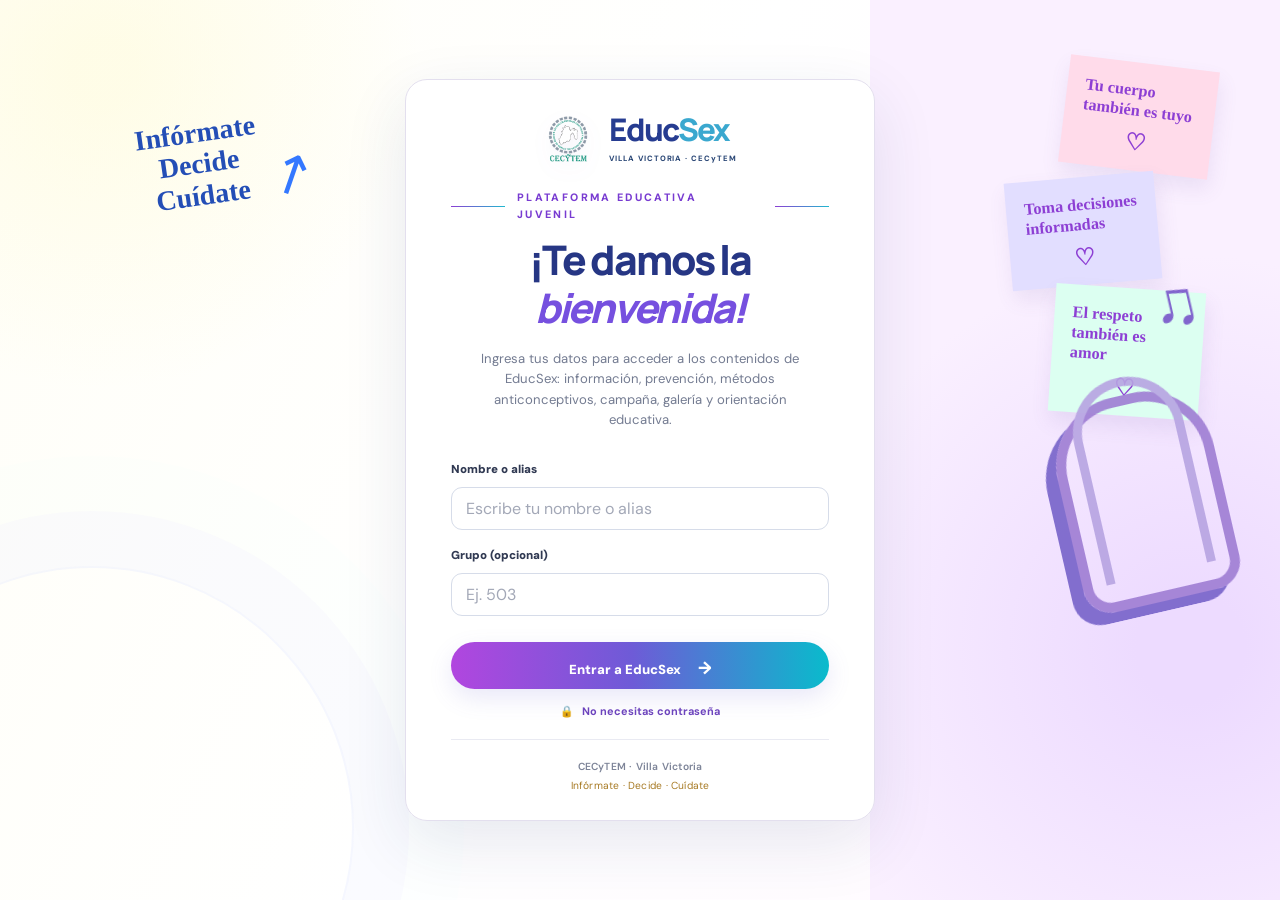
==== commit 51c3de12: "Actualiza contenido y recursos de EducSex Co-authored-by: Copilot <223556219+Copilot@users.noreply.g" ====
--- a/plataforma.html
+++ b/plataforma.html
@@ -5,26 +5,25 @@
   <meta name="viewport" content="width=device-width, initial-scale=1.0">
   <meta name="description" content="EducSex Villa Victoria: información confiable, orientación juvenil y redes de apoyo sobre salud sexual y prevención del embarazo adolescente.">
   <title>EducSex Villa Victoria | Infórmate, decide, cuídate</title>
-  <link rel="icon" href="assets/logo-educsex.svg" type="image/svg+xml">
-  <link rel="stylesheet" href="styles.css">
+  <link rel="icon" href="assets/logo-educsex.png?v=2" type="image/png">
+  <link rel="stylesheet" href="styles.css?v=educsex-videos">
 </head>
 <body>
   <div class="topbar"><span>PROYECTO ESCOLAR COMUNITARIO · CECyTEM VILLA VICTORIA</span><span class="topbar-right">Información · Respeto · Confidencialidad</span></div>
   <header class="site-header">
     <a class="brand" href="index.html" aria-label="EducSex, volver a portada">
-      <img src="assets/logo-educsex.svg" alt="Logotipo EducSex CECyTEM">
+      <img src="assets/logo-educsex.png?v=2" alt="Logotipo EducSex CECyTEM">
       <span><strong>Educ<span>Sex</span></strong><small>VILLA VICTORIA</small></span>
     </a>
     <button class="menu-toggle" id="menuToggle" aria-label="Abrir menú" aria-expanded="false">☰</button>
     <nav id="mainNav">
       <a href="index.html">Portada</a><a href="#inicio">Inicio</a><a href="#conoce">¿Qué es?</a><a href="#metodos">Métodos</a>
-      <a href="#campana">Campaña</a><a href="#galeria">Equipo</a><a href="#chat">Chatbot</a>
+      <a href="#campana">Campaña</a><a href="#galeria">Equipo</a><a href="#videos">Videos</a><a href="#chat" aria-label="Ir al chatbot EducSex" title="Ir al chatbot EducSex">Chatbot</a>
       
     </nav>
   </header>
 
   <main>
-    <div class="portal-return"><span>PLATAFORMA EDUCATIVA</span><a href="index.html">← Volver a la página principal</a></div>
     <section class="hero" id="inicio">
       <div class="hero-shade"></div>
       <div class="hero-content">
@@ -34,95 +33,192 @@
         <div class="hero-actions"><a class="btn btn-primary" href="#conoce">Explorar la plataforma <span>↗</span></a><a class="btn btn-glass" href="#chat">Hablar con el chatbot</a></div>
         <div class="hero-note"><span class="shield">✓</span> Sesión de acceso escolar · Puedes consultar los contenidos con tranquilidad.</div>
       </div>
-      <div class="hero-card">
-        <span class="card-icon">♡</span><div><strong>Decisiones informadas</strong><p>Información clara para cuidar de ti.</p></div>
-        <div class="hero-card-line"></div>
-        <div class="mini-stat"><strong>3</strong><span>áreas de orientación</span></div>
-        <div class="mini-stat"><strong>50</strong><span>preguntas para el chatbot</span></div>
-      </div>
+      <div class="hero-card team-hero-card">
+        <span class="card-icon">😏</span>
+        <strong>Integrantes del proyecto</strong>
+        <ol>
+          <li><span>16</span>Ximena Gonzalez Dominguez</li>
+          <li><span>17</span>Juan Carlos Guzmán Escobar</li>
+          <li><span>18</span>Rubi Guadalupe Juan Juárez</li>
+          <li><span>19</span>Maria Belen Malvez Lopez</li>
+          <li><span>20</span>Itzel Samantha Martinez Juan</li>
+        </ol>
+      </div>
+      <figure class="hero-school-card">
+        <img src="assets/grupo-educsex.jpe" alt="Plantel Villa Victoria del CECyTEM">
+        <figcaption>CECyTEM · PLANTEL VILLA VICTORIA</figcaption>
+      </figure>
       <div class="hero-scroll">DESLIZA PARA EXPLORAR <span>↓</span></div>
     </section>
 
-    <section class="welcome-strip">
-      <div class="welcome-mark">✦</div><div><strong>Bienvenida y bienvenido a EducSex</strong><p>Un sitio educativo pensado para acompañarte con respeto, información responsable y rutas de apoyo.</p></div>
-      <div class="user-welcome" id="userWelcome">Tu espacio EducSex</div>
-    </section>
-
-    <section class="section section-light" id="conoce">
-      <div class="section-heading"><div><span class="kicker">01 / CONOCE Y COMPRENDE</span><h2>Información que te ayuda<br><em>a tomar decisiones.</em></h2></div><p>La educación sexual integral ayuda a comprender el cuerpo, las emociones, el consentimiento, la prevención y las relaciones respetuosas.</p></div>
-      <div class="info-grid">
-        <article class="info-card"><div class="info-symbol lilac">◎</div><span class="card-number">01</span><h3>¿Qué es?</h3><p>El embarazo adolescente ocurre cuando una persona queda embarazada durante la adolescencia. La orientación y el acceso a servicios de salud ayudan a tomar decisiones informadas.</p><a href="#campana">Conocer más <span>→</span></a></article>
-        <article class="info-card"><div class="info-symbol mint">⌁</div><span class="card-number">02</span><h3>Causas y factores</h3><p>Puede relacionarse con falta de información, barreras para acceder a anticonceptivos, presión de pareja, violencia o dificultades para negociar decisiones.</p><a href="#mitos">Mitos y realidades <span>→</span></a></article>
-        <article class="info-card"><div class="info-symbol peach">♡</div><span class="card-number">03</span><h3>Consecuencias y apoyo</h3><p>Puede afectar proyectos personales, estudios, bienestar emocional y salud. El apoyo respetuoso, sin estigma, facilita buscar atención y acompañamiento.</p><a href="#apoyo">Ver opciones de apoyo <span>→</span></a></article>
+    <section class="section section-light learn-section" id="conoce">
+      <div class="learn-heading">
+        <div class="learn-title">
+          <span class="learn-kicker">Información y acompañamiento</span>
+          <h2>Información que te ayuda<br><em>a tomar decisiones.</em> <span class="title-heart">♡</span></h2>
+        </div>
+        <aside class="learn-note"><span class="note-heart">♡</span><p>La educación sexual integral ayuda a comprender el cuerpo, las emociones, el consentimiento, la prevención y las relaciones responsables.</p></aside>
+      </div>
+      <div class="info-grid learn-grid">
+        <article class="info-card">
+          <img class="info-photo" src="assets/seccion-que-es.jpe" alt="Estudiante reflexionando sobre su futuro" loading="lazy">
+          <div class="info-symbol lilac">♟</div>
+          <h3>¿Qué es?</h3>
+          <p>El embarazo adolescente ocurre cuando una persona menor de 18 años queda embarazada. No solo implica cambios físicos, también afecta sus emociones, proyectos, relaciones y bienestar.</p>
+          <a href="#campana">Conocer más <span>→</span></a>
+        </article>
+        <article class="info-card">
+          <img class="info-photo" src="assets/seccion-causas.jpe" alt="Reflexión sobre consecuencias y decisiones" loading="lazy">
+          <div class="info-symbol mint">△</div>
+          <h3>Causas y factores</h3>
+          <p>Entre las causas más comunes están: la falta de información, la curiosidad, la presión de grupo, la violencia, la irresponsabilidad y el inicio temprano de la vida sexual.</p>
+          <a href="#mitos">Mira y reflexiona <span>→</span></a>
+        </article>
+        <article class="info-card">
+          <img class="info-photo" src="assets/seccion-apoyo.jpe" alt="Estudiante buscando apoyo y acompañamiento" loading="lazy">
+          <div class="info-symbol peach">♡</div>
+          <h3>Consecuencias y apoyo</h3>
+          <p>Puede generar problemas de salud, abandono escolar, violencia familiar y dificultades emocionales. No estás solo o sola. Existen servicios de salud, orientación y apoyo seguro.</p>
+          <a href="#apoyo">Ver opciones de apoyo <span>→</span></a>
+        </article>
       </div>
     </section>
 
     <section class="section methods-section" id="metodos">
-      <div class="section-heading"><div><span class="kicker">02 / PREVENCIÓN INFORMADA</span><h2>Métodos <em>anticonceptivos</em></h2></div><p>Existen distintos métodos. La elección depende de la salud, las necesidades y las preferencias de cada persona. Consulta a personal de salud para recibir orientación individual.</p></div>
+      <div class="methods-heading">
+        <div class="methods-title">
+          <span class="methods-kicker">02 / Prevención informada</span>
+          <h2>Métodos <em>anticonceptivos</em> <span class="methods-heart">♡</span></h2>
+        </div>
+        <aside class="methods-note"><span class="methods-note-heart">♡</span><p>Existen distintos métodos. La elección depende de la salud, las necesidades y las preferencias de cada persona. Consulta a personal de salud para recibir orientación individual.</p></aside>
+      </div>
       <div class="method-grid">
-        <article class="method-card"><img src="assets/metodo-condon.png" alt="Condones de distintos colores en sus envolturas" loading="lazy"><div class="method-body"><span class="method-tag">BARRERA</span><h3>Condón externo e interno</h3><p>Ayudan a prevenir el embarazo y reducen el riesgo de infecciones de transmisión sexual cuando se usan correctamente en cada relación sexual.</p><button class="learn-more" data-method="condon">Ver información <span>↗</span></button></div></article>
-        <article class="method-card"><img src="assets/metodo-pastillas.png" alt="Cajas de distintas marcas de pastillas anticonceptivas" loading="lazy"><div class="method-body"><span class="method-tag">HORMONAL</span><h3>Pastillas anticonceptivas</h3><p>Se toman según las indicaciones del producto y del personal de salud. No protegen contra infecciones de transmisión sexual.</p><button class="learn-more" data-method="pastillas">Ver información <span>↗</span></button></div></article>
-        <article class="method-card"><img src="assets/metodo-diu.png" alt="Dispositivo intrauterino (DIU) de cobre" loading="lazy"><div class="method-body"><span class="method-tag">LARGA DURACIÓN</span><h3>Implante e DIU</h3><p>Son métodos de larga duración colocados por personal capacitado. El tipo adecuado se decide con orientación clínica.</p><button class="learn-more" data-method="larga">Ver información <span>↗</span></button></div></article>
-        <article class="method-card"><img src="assets/metodo-inyeccion.png" alt="Inyección anticonceptiva mensual" loading="lazy"><div class="method-body"><span class="method-tag">ORIENTACIÓN</span><h3>Inyección y otros métodos</h3><p>Hay opciones con diferentes tiempos de uso y consideraciones. Un profesional puede explicar beneficios, posibles efectos y contraindicaciones.</p><button class="learn-more" data-method="otros">Ver información <span>↗</span></button></div></article>
+        <article class="method-card"><img src="assets/metodo-condon.png" alt="Condones de distintos colores en sus envolturas" loading="lazy"><span class="method-icon" aria-hidden="true">♡</span><div class="method-body"><span class="method-tag">BARRERA</span><h3>Condón externo e interno</h3><p>Ayudan a prevenir el embarazo y reducen el riesgo de infecciones de transmisión sexual cuando se usan correctamente en cada relación sexual.</p><button class="learn-more" data-method="condon">Ver información <span>↗</span></button></div></article>
+        <article class="method-card"><img src="assets/metodo-pastillas.png" alt="Cajas de distintas marcas de pastillas anticonceptivas" loading="lazy"><span class="method-icon" aria-hidden="true">*</span><div class="method-body"><span class="method-tag">HORMONAL</span><h3>Pastillas anticonceptivas</h3><p>Se toman según las indicaciones del producto y del personal de salud. No protegen contra infecciones de transmisión sexual.</p><button class="learn-more" data-method="pastillas">Ver información <span>↗</span></button></div></article>
+        <article class="method-card"><img src="assets/metodo-diu.png" alt="Dispositivo intrauterino (DIU) de cobre" loading="lazy"><span class="method-icon" aria-hidden="true">⌁</span><div class="method-body"><span class="method-tag">LARGA DURACIÓN</span><h3>Implante e DIU</h3><p>Son métodos de larga duración colocados por personal capacitado. El tipo adecuado se decide con orientación clínica.</p><button class="learn-more" data-method="larga">Ver información <span>↗</span></button></div></article>
+        <article class="method-card"><img src="assets/metodo-inyeccion.png" alt="Inyección anticonceptiva mensual" loading="lazy"><span class="method-icon" aria-hidden="true">＋</span><div class="method-body"><span class="method-tag">ORIENTACIÓN</span><h3>Inyección y otros métodos</h3><p>Hay opciones con diferentes tiempos de uso y consideraciones. Un profesional puede explicar beneficios, posibles efectos y contraindicaciones.</p><button class="learn-more" data-method="otros">Ver información <span>↗</span></button></div></article>
       </div>
       <div class="notice"><span>ⓘ</span><p><strong>Importante:</strong> esta sección es educativa y no sustituye una consulta médica. La mayoría de los métodos anticonceptivos no protegen contra ITS; el condón sí reduce el riesgo. Busca atención de salud para elegir una opción adecuada.</p></div>
     </section>
 
     <section class="campaign" id="campana">
-      <div class="campaign-image"><img src="https://images.unsplash.com/photo-1529390079861-591de354faf5?auto=format&fit=crop&w=1200&q=85" alt="Jóvenes conversando en un ambiente educativo" loading="lazy"><div class="image-label"><span>EDUCACIÓN · PREVENCIÓN · APOYO</span><strong>Tu voz también importa.</strong></div></div>
-      <div class="campaign-copy"><span class="kicker">03 / CAMPAÑA DE PREVENCIÓN</span><h2>Infórmate hoy.<br><em>Decide con libertad.</em></h2><p>La prevención del embarazo adolescente se fortalece con información confiable, comunicación, consentimiento, acceso a servicios y redes de apoyo que respeten a cada joven.</p>
-        <ul class="check-list"><li><span>✓</span> Habla con una persona adulta de confianza.</li><li><span>✓</span> Consulta fuentes de salud verificadas.</li><li><span>✓</span> Recuerda: nadie debe presionarte.</li><li><span>✓</span> Busca atención si tienes dudas o necesitas apoyo.</li></ul>
-        <a class="btn btn-dark" href="#chat">Resolver dudas con el chatbot <span>→</span></a>
-      </div>
-    </section>
-
-    <section class="section section-light" id="mitos">
-      <div class="section-heading"><div><span class="kicker">04 / APRENDE Y COMPRUEBA</span><h2>Mitos y <em>realidades</em></h2></div><p>Abre cada tarjeta para descubrir información general. Si tienes una situación personal, consulta a un profesional de salud.</p></div>
+      <div class="campaign-image">
+        <img src="assets/campana-voz-importante.jpg" alt="Grupo de estudiantes conversando en un aula" loading="lazy">
+        <div class="campaign-photo-caption"><div><span>EDUCACIÓN · PREVENCIÓN · APOYO</span><strong>Tu voz también importa.</strong></div></div>
+      </div>
+      <div class="campaign-copy">
+        <div class="campaign-heading"><span>— 03 / INFORMACIÓN Y ORIENTACIÓN —</span><h2>Infórmate hoy.<br><em>Decide con libertad.</em></h2><p class="campaign-doodle" aria-hidden="true">Tu cuerpo,<br>tus decisiones,<br>tu futuro.</p></div>
+        <div class="campaign-intro"><span aria-hidden="true">♡</span><p>La prevención del embarazo adolescente no solo es evitar un embarazo. También es cuidar tu salud física y mental, conocer tus metas, tener mejores oportunidades de estudio, trabajo y bienestar. Infórmate, pregunta y elige lo que te haga bien.</p></div>
+        <h3>Lo que puedes hacer:</h3>
+        <div class="campaign-actions">
+          <article><span class="campaign-action-icon">▣</span><div><strong>Infórmate</strong><p>Conoce tu cuerpo, los métodos anticonceptivos y cómo prevenir un embarazo.</p></div></article>
+          <article><span class="campaign-action-icon">♙</span><div><strong>Habla con confianza</strong><p>Comparte tus dudas con una persona de confianza: familia, amistades o profesional.</p></div></article>
+          <article><span class="campaign-action-icon">♡</span><div><strong>Respeta tus tiempos</strong><p>No te presiones. Cada persona tiene su propio ritmo y sus propias decisiones.</p></div></article>
+          <article><span class="campaign-action-icon">▣</span><div><strong>Cuida tu salud</strong><p>Usa métodos anticonceptivos, realiza controles médicos y pon atención a tu bienestar.</p></div></article>
+          <article><span class="campaign-action-icon">★</span><div><strong>Evita la violencia</strong><p>Tienes derecho a una relación sana, segura y sin presiones. Nadie debe obligarte.</p></div></article>
+          <article><span class="campaign-action-icon">◎</span><div><strong>Piensa en tu futuro</strong><p>Tus metas también importan. La educación y la planificación te dan más oportunidades.</p></div></article>
+        </div>
+        <a class="campaign-chat" href="#chat"><img src="assets/mascota-cecytech.png" alt="Mascota CECYTECH" width="58" height="58"><strong>Resolver dudas con el chatbot</strong><i>→</i></a>
+      </div>
+    </section>
+
+    <section class="section section-light myths-section" id="mitos">
+      <div class="myths-heading">
+        <div class="myths-title"><span class="myths-kicker">04 / APRENDE Y COMPRUEBA</span><h2>Mitos y <em>realidades</em><i aria-hidden="true">♡</i></h2></div>
+        <aside class="myths-note"><span aria-hidden="true">♢</span><p>Abre cada tarjeta para descubrir información general. Si tienes una situación personal, <strong>consulta a un profesional de salud.</strong></p></aside>
+      </div>
       <div class="myth-grid">
-        <button class="myth-card"><span class="myth-label">MITO</span><strong>“La primera vez no puede haber embarazo.”</strong><span class="myth-answer">REALIDAD · Sí puede ocurrir un embarazo en cualquier relación vaginal sin protección, incluso la primera vez.</span><span class="myth-plus">+</span></button>
-        <button class="myth-card"><span class="myth-label">MITO</span><strong>“Todos los anticonceptivos protegen de las ITS.”</strong><span class="myth-answer">REALIDAD · El condón reduce el riesgo de ITS; otros métodos previenen el embarazo, pero no protegen de ITS.</span><span class="myth-plus">+</span></button>
-        <button class="myth-card"><span class="myth-label">MITO</span><strong>“Pedir información significa que ya tengo vida sexual.”</strong><span class="myth-answer">REALIDAD · Informarse es una forma responsable de cuidar la salud, sin importar la experiencia de cada persona.</span><span class="myth-plus">+</span></button>
-        <button class="myth-card"><span class="myth-label">MITO</span><strong>“Tengo que aceptar algo si mi pareja lo pide.”</strong><span class="myth-answer">REALIDAD · El consentimiento debe ser libre, claro y reversible. Nadie tiene derecho a presionarte.</span><span class="myth-plus">+</span></button>
-      </div>
+        <button class="myth-card" aria-expanded="false"><img src="assets/mito-1.jpg" alt="Joven utilizando una laptop"><div class="myth-copy"><span class="myth-label">MITO</span><strong>“La primera vez no puede haber embarazo.”</strong><span class="myth-answer"><b>REALIDAD</b><br>Si puede ocurrir. Aunque sea la primera vez, sin protección existe riesgo de embarazo.</span></div><span class="myth-plus">×</span></button>
+        <button class="myth-card" aria-expanded="false"><img src="assets/mito-2.jpg" alt="Cajas de métodos anticonceptivos sobre una mesa"><div class="myth-copy"><span class="myth-label">MITO</span><strong>“Todos los anticonceptivos protegen de las ITS.”</strong><span class="myth-answer"><b>REALIDAD</b><br>No. Los métodos hormonales y el DIU previenen el embarazo, pero no protegen de ITS.</span></div><span class="myth-plus">×</span></button>
+        <button class="myth-card" aria-expanded="false"><img src="assets/mito-3.jpg" alt="Tres jóvenes conversando"><div class="myth-copy"><span class="myth-label">MITO</span><strong>“Pedir información significa que ya tengo vida sexual.”</strong><span class="myth-answer"><b>REALIDAD</b><br>Informarse es una forma responsable de cuidar tu salud, sin importar tu experiencia.</span></div><span class="myth-plus">×</span></button>
+        <button class="myth-card" aria-expanded="false"><img src="assets/mito-4.jpg" alt="Joven revisando el consentimiento y sus decisiones"><div class="myth-copy"><span class="myth-label">MITO</span><strong>“Tengo que aceptar algo si mi pareja lo pide.”</strong><span class="myth-answer"><b>REALIDAD</b><br>No. Tu cuerpo y tus decisiones son tuyos. Nadie tiene derecho a presionarte.</span></div><span class="myth-plus">×</span></button>
+      </div>
+      <div class="myths-footer"><span>Infórmate · Cuídate · Decide</span><a href="#chat"><img src="assets/mascota-cecytech.png" alt=""><strong>¿Tienes dudas?<br>Chatea conmigo</strong><i>→</i></a><b aria-hidden="true">♡</b></div>
     </section>
 
     <section class="support-section" id="apoyo">
-      <div class="support-copy"><span class="kicker">05 / NO ESTÁS A SOLAS</span><h2>Orientación y <em>redes de apoyo</em></h2><p>Si necesitas atención médica, apoyo emocional o hablar sobre una situación de presión o violencia, acércate a una persona adulta de confianza y a servicios profesionales.</p><div class="support-actions"><a class="btn btn-primary" href="https://www.gob.mx/salud" target="_blank" rel="noopener">Secretaría de Salud ↗</a><a class="btn btn-outline" href="https://www.gob.mx/inmujeres" target="_blank" rel="noopener">INMUJERES ↗</a></div></div>
-      <div class="support-points"><a class="support-point" href="https://www.gob.mx/salud" target="_blank" rel="noopener noreferrer"><span class="support-icon">＋</span><div><strong>Centro de salud <span class="resource-arrow">↗</span></strong><p>Abre el portal oficial de la Secretaría de Salud para consultar información y servicios.</p></div></a><a class="support-point" href="https://www.gob.mx/salud/lineadelavida" target="_blank" rel="noopener noreferrer"><span class="support-icon">♡</span><div><strong>Orientación emocional <span class="resource-arrow">↗</span></strong><p>Consulta la información oficial de Línea de la Vida y las opciones de apoyo emocional.</p></div></a><a class="support-point" href="https://www.google.com/maps/search/centro+de+salud+Villa+Victoria+Estado+de+M%C3%A9xico" target="_blank" rel="noopener noreferrer"><span class="support-icon">⌖</span><div><strong>Ubica servicios <span class="resource-arrow">↗</span></strong><p>Busca centros de salud cercanos en el mapa y confirma horarios antes de acudir.</p></div></a></div>
+      <div class="support-copy">
+        <span class="support-kicker">05 / NO ESTÁS A SOLAS</span>
+        <h2>redes de <em>apoyo</em><i aria-hidden="true">♡</i></h2>
+        <div class="support-doodle" aria-hidden="true"><span>Tú también<br>mereces<br>ser escuchad@</span><img src="assets/mascota-cecytech.png" alt=""></div>
+        <p class="support-description">Si necesitas atención médica, apoyo emocional o hablar sobre una situación de presión o violencia, acércate a una persona adulta de confianza y a servicios profesionales.</p>
+        <div class="support-actions"><a class="btn btn-primary" href="https://www.gob.mx/salud" target="_blank" rel="noopener">Secretaría de Salud <b>↗</b></a><a class="btn btn-outline" href="https://www.gob.mx/inmujeres" target="_blank" rel="noopener">INMUJERES <b>↗</b></a></div>
+        <span class="support-doodle-bottom" aria-hidden="true">♜</span>
+      </div>
+      <div class="support-points">
+        <a class="support-point" href="https://www.gob.mx/salud" target="_blank" rel="noopener noreferrer"><span class="support-icon">＋</span><div><strong><span class="support-arrow">↗</span></strong><p>Abre el portal oficial de la Secretaría de Salud para consultar información y servicios.</p></div></a>
+        <a class="support-point" href="https://www.gob.mx/salud/lineadelavida" target="_blank" rel="noopener noreferrer"><span class="support-icon phone-icon">⌕</span><div><p>Consulta la información oficial de Línea de la Vida y las opciones de apoyo emocional.</p></div></a>
+        <a class="support-point" href="https://www.google.com/maps/search/centro+de+salud+Villa+Victoria+Estado+de+M%C3%A9xico" target="_blank" rel="noopener noreferrer"><span class="support-icon pin-icon">⌖</span><div><p>Busca centros de salud cercanos en el mapa y confirma horarios antes de acudir.</p></div></a>
+        <p class="support-note" aria-hidden="true">Tu salud también importa ♡</p>
+      </div>
     </section>
 
     <section class="section team-section" id="galeria">
-      <div class="section-heading"><div><span class="kicker">06 / QUIÉNES SOMOS</span><h2>Conoce al <em>equipo EducSex</em></h2></div><p>Conoce a los cinco integrantes, sus fotografías, números de lista y roles dentro del proyecto escolar.</p></div>
+      <div class="team-decor team-decor-left" aria-hidden="true"></div>
+      <div class="team-decor team-decor-right" aria-hidden="true">Tú también<br>importas ♡</div>
+      <div class="section-heading"><div><span class="kicker">06 / QUIÉNES SOMOS</span><h2>Conoce al equipo <em>EducSex</em></h2></div><p>Aquí en solo un vistazo podrás conocer a las estudiantes que participaron en este proyecto escolar, <strong>respetando sus decisiones y cuidándonos en el proceso.</strong></p></div>
+      <div class="team-mascot team-mascot-one" aria-hidden="true"><img src="assets/mascota-cecytech.png" alt=""></div>
+      <div class="team-mascot team-mascot-two" aria-hidden="true"><img src="assets/mascota-cecytech.png" alt=""></div>
       <div class="team-grid">
-        <article class="team-card"><div class="team-photo"><img src="assets/integrante-16.jpg" alt="Ximena Gonzalez Dominguez trabajando en clase, número de lista 16" loading="lazy"><span>16</span></div><div class="team-info"><span class="role">COORDINACIÓN</span><h3>Ximena Gonzalez Dominguez</h3><p class="student-number">Número de lista: 16</p><p>Coordina las actividades del equipo, organiza los avances y apoya en la revisión general del proyecto.</p><label class="photo-change">Cambiar foto<input class="member-photo-input" type="file" accept="image/*" data-member="0" aria-label="Cambiar fotografía del integrante"></label></div></article>
-        <article class="team-card"><div class="team-photo"><img src="assets/integrante-17.jpg" alt="Juan Carlos Guzmán Escobar trabajando en clase, número de lista 17" loading="lazy"><span>17</span></div><div class="team-info"><span class="role">PROGRAMACIÓN</span><h3>Juan Carlos Guzmán Escobar</h3><p class="student-number">Número de lista: 17</p><p>Apoya en la estructura de la página, las funciones interactivas y las pruebas del sitio web.</p><label class="photo-change">Cambiar foto<input class="member-photo-input" type="file" accept="image/*" data-member="1" aria-label="Cambiar fotografía del integrante"></label></div></article>
-        <article class="team-card"><div class="team-photo"><img src="assets/integrante-18.jpg" alt="Rubi Guadalupe Juan Juárez trabajando en una computadora, número de lista 18" loading="lazy"><span>18</span></div><div class="team-info"><span class="role">INVESTIGACIÓN</span><h3>Rubi Guadalupe Juan Juárez</h3><p class="student-number">Número de lista: 18</p><p>Colabora en la investigación y organización de información educativa para las secciones de EducSex.</p><label class="photo-change">Cambiar foto<input class="member-photo-input" type="file" accept="image/*" data-member="2" aria-label="Cambiar fotografía del integrante"></label></div></article>
-        <article class="team-card"><div class="team-photo"><img src="assets/integrante-19.jpg" alt="Maria Belen Malvez Lopez escribiendo en clase, número de lista 19" loading="lazy"><span>19</span></div><div class="team-info"><span class="role">DISEÑO WEB</span><h3>Maria Belen Malvez Lopez</h3><p class="student-number">Número de lista: 19</p><p>Participa en el diseño visual, la organización de las secciones y la presentación de los contenidos.</p><label class="photo-change">Cambiar foto<input class="member-photo-input" type="file" accept="image/*" data-member="3" aria-label="Cambiar fotografía del integrante"></label></div></article>
-        <article class="team-card"><div class="team-photo"><img src="assets/integrante-20.jpg" alt="Itzel samantha Martinez Juan trabajando en una computadora, número de lista 20" loading="lazy"><span>20</span></div><div class="team-info"><span class="role">DOCUMENTACIÓN</span><h3>Itzel samantha Martinez Juan</h3><p class="student-number">Número de lista: 20</p><p>Apoya en la documentación del proyecto, la revisión de contenidos y la recopilación de mejoras.</p><label class="photo-change">Cambiar foto<input class="member-photo-input" type="file" accept="image/*" data-member="4" aria-label="Cambiar fotografía del integrante"></label></div></article>
-      </div>
-      <p class="team-footnote">Fotografías extraídas del archivo ruby.pdf y asociadas por número de lista. Puedes cambiarlas con el botón de cada perfil.</p>
+        <article class="team-card"><div class="team-photo"><img src="assets/integrante-16.jpg" alt="Ximena Gonzalez Dominguez trabajando en clase" loading="lazy"><span>16</span></div><div class="team-info"><span class="role">COORDINACIÓN</span><h3>Ximena Gonzalez Domínguez</h3><p class="student-number">Número de lista: 16</p><p>Organizó los avances del equipo y revisó el proyecto completo.</p></div></article>
+        <article class="team-card"><div class="team-photo"><img src="assets/integrante-17.jpg" alt="Juan Carlos Guzmán Escobar trabajando en clase" loading="lazy"><span>17</span></div><div class="team-info"><span class="role">PROGRAMACIÓN</span><h3>Juan Carlos Guzmán Escobar</h3><p class="student-number">Número de lista: 17</p><p>Apoyó la estructura, las funciones y las pruebas del sitio web.</p></div></article>
+        <article class="team-card"><div class="team-photo"><img src="assets/integrante-18.jpg" alt="Rubi Guadalupe Juan Juárez trabajando en una computadora" loading="lazy"><span>18</span></div><div class="team-info"><span class="role">INVESTIGACIÓN</span><h3>Rubi Guadalupe Juan Juárez</h3><p class="student-number">Número de lista: 18</p><p>Organizó y verificó la información educativa de las secciones.</p></div></article>
+        <article class="team-card"><div class="team-photo"><img src="assets/integrante-19.jpg" alt="Maria Belen Malvez Lopez escribiendo en clase" loading="lazy"><span>19</span></div><div class="team-info"><span class="role">DISEÑO WEB</span><h3>Maria Belen Malvez López</h3><p class="student-number">Número de lista: 19</p><p>Diseñó la presentación visual y la organización de los contenidos.</p></div></article>
+        <article class="team-card"><div class="team-photo"><img src="assets/integrante-20.jpg" alt="Itzel Samantha Martínez Juan trabajando en una computadora" loading="lazy"><span>20</span></div><div class="team-info"><span class="role">DOCUMENTACIÓN</span><h3>Itzel Samantha Martínez Juan</h3><p class="student-number">Número de lista: 20</p><p>Documentó los avances y recopiló mejoras para el proyecto.</p></div></article>
+      </div>
+      <div class="team-paper-strip" aria-hidden="true"><div class="team-data-label"><span>♥</span><strong>Dato importante</strong></div><p>Trabajamos en equipo para crear un espacio educativo con información responsable y sin juzgar a nadie.</p><div class="team-doodle-icons"><b>♪</b><b>✿</b><b>♡</b></div></div>
+    </section>
+
+    <section class="videos-section" id="videos" aria-labelledby="videosTitle">
+      <div class="videos-heading">
+        <span class="videos-kicker">07 / CONTENIDO AUDIOVISUAL</span>
+        <h2 id="videosTitle">Videos <em>EducSex</em></h2>
+        <p>Explora estos videos educativos y conoce más sobre los temas que compartimos.</p>
+      </div>
+      <div class="videos-grid">
+        <article class="video-card">
+          <video controls preload="metadata" playsinline>
+            <source src="assets/videos/educsex-video-1.mp4" type="video/mp4">
+            Tu navegador no puede reproducir este video.
+          </video>
+          <h3>Video educativo 1</h3>
+        </article>
+        <article class="video-card">
+          <video controls preload="metadata" playsinline>
+            <source src="assets/videos/educsex-video-2.mp4" type="video/mp4">
+            Tu navegador no puede reproducir este video.
+          </video>
+          <h3>Video educativo 2</h3>
+        </article>
+      </div>
     </section>
 
     <section class="chat-section" id="chat">
-      <div class="chat-intro"><span class="kicker">07 / ORIENTACIÓN INTERACTIVA</span><h2>Tu espacio de preguntas.<br><em>Sin juicios, con respeto.</em></h2><p>Explora 50 preguntas frecuentes en tres categorías. El chatbot ofrece orientación educativa general y te indica cuándo es importante acudir a personal de salud.</p><div class="chat-trust"><span>✓ Anónimo en esta demostración</span><span>✓ 3 categorías</span><span>✓ 50 respuestas informativas</span></div></div>
+      <div class="chat-intro">
+        <h2>Tu espacio de <em>preguntas</em><br>Sin juicios, con respeto.</h2>
+        <div class="chat-doodle chat-doodle-right" aria-hidden="true">Aquí puedes hacer<br>preguntas sin juzgar ♡</div>
+        <div class="chat-doodle chat-doodle-bottom" aria-hidden="true">Tú tienes el control ♡</div>
+        <ul class="chat-trust"><li>✓ Puedes hablar sin identificarte</li><li>✓ Respuestas educativas claras</li><li>✓ 3 categorías para explorar</li><li>✓ Orientación sobre cuándo pedir apoyo</li></ul>
+        <img class="chat-mascot" src="assets/mascota-cecytech.png" alt="">
+      </div>
       <div class="chat-app">
-        <div class="chat-top"><div class="bot-avatar">✦</div><div><strong>Asistente EducSex</strong><span><i></i> Orientación educativa automatizada</span></div><button id="resetChat" title="Reiniciar conversación" aria-label="Reiniciar conversación">↻</button></div>
+        <div class="chat-top"><div class="bot-avatar"><img src="assets/mascota-cecytech.png" alt=""></div><div><strong>Asistente EducSex</strong><span><i></i> Orientación educativa automatizada</span></div><button id="resetChat" title="Reiniciar conversación" aria-label="Reiniciar conversación">↻</button></div>
         <div class="chat-tabs"><button class="chat-tab active" data-category="embarazo">Embarazo</button><button class="chat-tab" data-category="metodos">Métodos</button><button class="chat-tab" data-category="bienestar">Salud y apoyo</button></div>
-        <div class="chat-messages" id="chatMessages" aria-live="polite"><div class="bot-message">¡Hola! Soy el asistente educativo de EducSex. Elige una categoría y toca una pregunta para consultar una respuesta. No compartas datos personales.</div></div>
+        <div class="chat-messages" id="chatMessages" aria-live="polite"><div class="bot-message"><strong>¡Hola! Soy tu asistente EducSex.</strong><br>Elige una categoría y una pregunta frecuente.</div></div>
         <div class="question-picker"><label for="questionSelect">Preguntas frecuentes</label><select id="questionSelect"><option value="">Selecciona una pregunta...</option></select><button id="askQuestion" class="ask-btn">Consultar <span>→</span></button></div>
         <div class="chat-input-row"><input id="customQuestion" type="text" placeholder="Escribe una duda general..." maxlength="240" aria-label="Escribe una duda general"><button id="sendCustom" aria-label="Enviar pregunta">➤</button></div>
-        <p class="chat-disclaimer">Este chatbot no diagnostica ni sustituye la atención médica. En una urgencia, busca servicios de emergencia. No ingreses nombre, dirección, teléfono ni información que te identifique.</p>
+        <p class="chat-disclaimer">Este chatbot no diagnostica ni sustituye la atención médica.</p>
       </div>
     </section>
 
     <section class="section section-light quiz-section" id="test">
-      <div class="section-heading"><div><span class="kicker">08 / COMPRUEBA LO QUE SABES</span><h2>Mini test de <em>conocimientos</em></h2></div><p>Responde cinco preguntas para repasar conceptos básicos. El resultado es educativo y no se guarda en un servidor.</p></div>
-      <div class="quiz-box"><div class="quiz-progress"><span id="quizStep">PREGUNTA 1 DE 5</span><span id="quizScore">Puntaje: 0</span></div><div class="progress-track"><div id="progressFill"></div></div><h3 id="quizQuestion">Cargando pregunta...</h3><div id="quizOptions" class="quiz-options"></div><p id="quizFeedback" class="quiz-feedback" aria-live="polite"></p><button id="nextQuiz" class="btn btn-primary" disabled>Siguiente pregunta →</button></div>
+      <div class="quiz-heading"><span class="kicker">08 / COMPRUEBA LO QUE SABES</span><div><h2>Mini test de <em>conocimientos</em></h2><p>Responde diez preguntas rápidas.<br>Lo que aprendas aquí te ayuda a cuidarte mejor.</p></div></div>
+      <div class="quiz-box"><div class="quiz-progress"><span id="quizStep">PREGUNTA 1 DE 10</span><span id="quizScore">Puntaje: 0</span></div><div class="progress-track"><div id="progressFill"></div></div><h3 id="quizQuestion">Cargando pregunta...</h3><div id="quizOptions" class="quiz-options"></div><p id="quizFeedback" class="quiz-feedback" aria-live="polite"></p><button id="nextQuiz" class="btn btn-primary" disabled>Siguiente pregunta →</button></div>
     </section>
 
   </main>
 
-  <footer class="footer"><div class="footer-brand"><img src="assets/logo-educsex.svg" alt=""><div><strong>EducSex Villa Victoria</strong><span>Infórmate · Decide · Cuídate</span></div></div><p>Proyecto Escolar Comunitario · CECyTEM Villa Victoria</p><div class="footer-links"><a href="#inicio">Inicio</a><a href="#chat">Chatbot</a><a href="#apoyo">Apoyo</a></div><small>Contenido educativo. No sustituye el consejo de profesionales de salud.</small></footer>
+  <footer class="footer" id="footer"><div class="footer-main"><a class="footer-brand" href="https://jujr091102mmcnrba7-boop.github.io/EducSex-Villa-Victoria/" target="_blank" rel="noopener noreferrer" aria-label="Abrir la aplicación EducSex"><img src="assets/logo-educsex.png?v=2" alt="Logo EducSex CECyTEM"><div><strong>Educ<span>Sex</span></strong><small>Villa Victoria · CECyTEM</small></div></a><div class="footer-social"><strong>SÍGUENOS EN REDES SOCIALES</strong><div class="social-links"><a href="https://www.facebook.com/sharer/sharer.php?u=https%3A%2F%2Fjujr091102mmcnrba7-boop.github.io%2FEducSex-Villa-Victoria%2F" target="_blank" rel="noopener noreferrer" aria-label="Compartir EducSex en Facebook"><b>f</b><small>Facebook</small></a><a href="https://www.instagram.com/" target="_blank" rel="noopener noreferrer" aria-label="Abrir Instagram"><b>◎</b><small>Instagram</small></a><a href="https://www.tiktok.com/" target="_blank" rel="noopener noreferrer" aria-label="Abrir TikTok"><b>♪</b><small>TikTok</small></a><a href="https://www.youtube.com/results?search_query=EducSex+Villa+Victoria" target="_blank" rel="noopener noreferrer" aria-label="Buscar EducSex en YouTube"><b>▶</b><small>YouTube</small></a><a href="https://wa.me/?text=Explora%20EducSex%20Villa%20Victoria%3A%20https%3A%2F%2Fjujr091102mmcnrba7-boop.github.io%2FEducSex-Villa-Victoria%2F" target="_blank" rel="noopener noreferrer" aria-label="Compartir EducSex por WhatsApp"><b>◔</b><small>WhatsApp</small></a></div></div></div><div class="footer-copy"><small>© 2026 EducSex Villa Victoria · Proyecto Escolar Comunitario · CECyTEM Villa Victoria</small><small>Este sitio educativo es informativo y no sustituye atención profesional.</small></div></footer>
 
 
   <dialog id="detailDialog" class="modal"><form method="dialog" class="modal-card detail-card"><button class="modal-close" aria-label="Cerrar">×</button><span class="kicker">INFORMACIÓN EDUCATIVA</span><h2 id="detailTitle">Información</h2><p id="detailText"></p><p class="modal-small">Para decisiones personales, consulta a profesionales de salud.</p><button class="btn btn-primary" value="close">Entendido</button></form></dialog>
--- a/styles.css
+++ b/styles.css
@@ -1,6 +1,49 @@
 @import url('https://fonts.googleapis.com/css2?family=DM+Sans:wght@400;500;600;700&family=Manrope:wght@400;500;600;700;800&display=swap');
 :root{--navy:#14283f;--navy2:#1d3a55;--teal:#18a999;--mint:#dff6ef;--lime:#c8f169;--purple:#7b61d1;--text:#233448;--muted:#647487;--paper:#f6f8fb;--white:#fff;--line:#e1e7ee;--shadow:0 18px 55px #14283f14}
-*{box-sizing:border-box}html{scroll-behavior:smooth;scroll-padding-top:90px}body{margin:0;font-family:'DM Sans',sans-serif;color:var(--text);background:#fff;line-height:1.65}a{color:inherit;text-decoration:none}button,input,select,textarea{font:inherit}button{cursor:pointer}.topbar{display:flex;justify-content:space-between;gap:20px;padding:8px 6.5%;background:var(--navy);color:#c9d8e6;font-size:.68rem;letter-spacing:.1em;font-weight:700}.site-header{height:88px;padding:0 6.5%;display:flex;align-items:center;justify-content:space-between;background:#fff;position:sticky;top:0;z-index:20;box-shadow:0 3px 20px #14283f0b}.brand{display:flex;align-items:center;gap:10px}.brand img{width:49px;height:49px}.brand strong{font:800 1.45rem Manrope,sans-serif;color:var(--navy);display:block;line-height:1.1}.brand strong span{color:var(--teal)}.brand small{display:block;font-size:.58rem;letter-spacing:.18em;color:var(--muted);font-weight:700;margin-top:4px}nav{display:flex;align-items:center;gap:clamp(12px,2vw,29px)}nav a{font-size:.83rem;font-weight:700;color:#526174;transition:.2s}nav a:hover{color:var(--teal)}.nav-cta{border:0;background:var(--navy);color:#fff;border-radius:10px;padding:12px 18px;font-size:.8rem;font-weight:700}.menu-toggle{display:none;border:0;background:var(--paper);border-radius:9px;padding:10px 13px;font-size:1.2rem}.hero{min-height:630px;position:relative;display:flex;align-items:center;padding:80px 8%;color:#fff;overflow:hidden;background:#173a50 url('https://images.unsplash.com/photo-1529156069898-49953e39b3ac?auto=format&fit=crop&w=2000&q=90') center 42%/cover no-repeat}.hero-shade{position:absolute;inset:0;background:linear-gradient(90deg,#10243bf2 0%,#12334ce8 42%,#12334c68 75%,#12334c45)}.hero-content{position:relative;z-index:1;max-width:680px}.eyebrow,.kicker{font-size:.7rem;font-weight:800;letter-spacing:.15em;color:var(--teal)}.hero .eyebrow{color:#c8f169;display:flex;align-items:center;gap:10px}.pulse{width:8px;height:8px;background:var(--lime);border-radius:50%;box-shadow:0 0 0 6px #c8f16922}.hero h1,.section-heading h2,.campaign h2,.support-copy h2,.chat-intro h2,.rubric-head h2{font:800 clamp(2.4rem,5vw,4.4rem)/1.08 Manrope,sans-serif;letter-spacing:-.05em;margin:23px 0}.hero h1 span{color:var(--lime)}.hero-content>p{max-width:570px;color:#d3e0ea;font-size:1.04rem;line-height:1.85}.hero-actions{display:flex;gap:13px;flex-wrap:wrap;margin:30px 0 24px}.btn{display:inline-flex;align-items:center;justify-content:center;gap:18px;padding:14px 21px;border-radius:10px;font-size:.85rem;font-weight:800;border:1px solid transparent;transition:transform .2s,box-shadow .2s}.btn:hover{transform:translateY(-2px);box-shadow:0 10px 25px #071b2a22}.btn-primary{background:var(--lime);color:var(--navy)}.btn-glass{border-color:#ffffff70;color:#fff;background:#ffffff12;backdrop-filter:blur(8px)}.btn-dark{background:var(--navy);color:#fff}.btn-outline{border-color:#b6c5d3;color:var(--navy)}.hero-note{font-size:.75rem;color:#d5e3e9;display:flex;gap:9px;align-items:center}.shield{display:grid;place-items:center;width:20px;height:20px;background:#ffffff20;border-radius:50%;color:var(--lime)}.hero-card{position:absolute;right:8%;bottom:100px;z-index:2;width:255px;padding:22px;border:1px solid #ffffff3d;border-radius:18px;background:#ffffff18;backdrop-filter:blur(15px);box-shadow:0 15px 60px #091b2d33}.card-icon{font-size:1.6rem;color:var(--lime)}.hero-card strong{font:700 1rem Manrope,sans-serif}.hero-card p{margin:2px 0;color:#d5e1ea;font-size:.78rem}.hero-card-line{height:1px;background:#ffffff45;margin:18px 0}.mini-stat{display:flex;align-items:center;gap:13px;margin:9px 0}.mini-stat strong{font-size:1.5rem;color:var(--lime)}.mini-stat span{font-size:.75rem;color:#e1ebf0}.hero-scroll{position:absolute;bottom:23px;left:8%;font-size:.62rem;letter-spacing:.15em;color:#d0dce4}.hero-scroll span{color:var(--lime);padding-left:12px}.welcome-strip{display:flex;align-items:center;gap:20px;padding:24px 8%;background:#f0f8f6}.welcome-mark{width:48px;height:48px;display:grid;place-items:center;background:#d9f4e8;color:#148c80;border-radius:15px;font-size:1.5rem;flex-shrink:0}.welcome-strip strong{font:800 1rem Manrope}.welcome-strip p{margin:3px 0 0;color:var(--muted);font-size:.84rem}.text-link{margin-left:auto;border:0;background:transparent;color:#168d81;font-weight:800;font-size:.82rem;white-space:nowrap}.text-link span{padding-left:8px}.section{padding:100px 8%}.section-light{background:var(--paper)}.section-heading{display:flex;justify-content:space-between;align-items:flex-end;gap:35px;margin-bottom:42px}.section-heading h2,.campaign h2,.support-copy h2,.chat-intro h2,.rubric-head h2{font-size:clamp(2rem,3.6vw,3.15rem);color:var(--navy);margin:13px 0 0}.section-heading h2 em,.campaign h2 em,.support-copy h2 em,.chat-intro h2 em,.rubric-head h2 em{font-style:normal;color:var(--teal)}.section-heading>p{max-width:440px;color:var(--muted);font-size:.9rem;margin:0 0 4px}.info-grid{display:grid;grid-template-columns:repeat(3,1fr);gap:20px}.info-card{position:relative;background:#fff;border:1px solid var(--line);padding:29px;border-radius:17px;box-shadow:0 8px 24px #122a3d06;transition:.25s}.info-card:hover,.method-card:hover,.team-card:hover{transform:translateY(-5px);box-shadow:var(--shadow)}.info-symbol{width:46px;height:46px;display:grid;place-items:center;border-radius:14px;font-size:1.7rem;margin-bottom:25px}.lilac{background:#eee9ff;color:#7b61d1}.mint{background:#ddf7ef;color:#168c7f}.peach{background:#fff0e7;color:#d77846}.card-number{position:absolute;right:28px;top:30px;font-size:.72rem;color:#a8b4c0;font-weight:800}.info-card h3,.method-card h3,.team-card h3{font:800 1.2rem Manrope;color:var(--navy);margin:0 0 12px}.info-card p,.method-card p,.team-card p{font-size:.84rem;color:var(--muted);line-height:1.8}.info-card>a{display:inline-block;color:#148d82;font-weight:800;font-size:.8rem;margin-top:12px}.info-card>a span{padding-left:8px}.methods-section{background:#fff}.method-grid{display:grid;grid-template-columns:repeat(4,1fr);gap:18px}.method-card{border:1px solid var(--line);border-radius:16px;overflow:hidden;background:#fff;transition:.25s}.method-card>img{width:100%;height:175px;object-fit:cover;display:block;background:#dce8e8}.method-body{padding:20px}.method-tag,.role{font-size:.62rem;letter-spacing:.12em;font-weight:800;color:#178d82}.method-card h3{font-size:1.05rem;margin:8px 0}.method-card p{font-size:.79rem;min-height:125px}.learn-more{padding:0;border:0;background:transparent;color:var(--navy);font-weight:800;font-size:.78rem}.learn-more span{color:var(--teal);padding-left:8px}.notice{display:flex;gap:13px;align-items:flex-start;padding:17px 20px;border-radius:12px;background:#eef7f4;margin-top:25px;color:#43655f}.notice>span{font-size:1.2rem;color:#168d82}.notice p{font-size:.78rem;margin:0}.campaign{padding:100px 8%;display:grid;grid-template-columns:1fr 1fr;gap:8%;align-items:center;background:#f3f6fb}.campaign-image{position:relative;min-height:500px}.campaign-image>img{width:100%;height:500px;object-fit:cover;border-radius:20px;display:block}.image-label{position:absolute;left:22px;right:22px;bottom:22px;padding:22px;border-radius:14px;background:#102a40e8;color:#fff}.image-label span{font-size:.62rem;letter-spacing:.12em;color:var(--lime);font-weight:800}.image-label strong{display:block;font:800 1.5rem Manrope;margin-top:5px}.campaign-copy>p,.support-copy>p{color:var(--muted);font-size:.91rem;line-height:1.9;margin:22px 0}.check-list{padding:0;list-style:none;margin:25px 0 30px}.check-list li{display:flex;gap:12px;align-items:center;margin:13px 0;font-size:.86rem;color:#435569}.check-list span{width:22px;height:22px;border-radius:50%;display:grid;place-items:center;background:#ddf6ec;color:#168d82;font-size:.7rem;font-weight:900;flex-shrink:0}.myth-grid{display:grid;grid-template-columns:repeat(2,1fr);gap:15px}.myth-card{text-align:left;position:relative;border:1px solid var(--line);border-radius:14px;padding:23px 55px 23px 23px;background:#fff;min-height:150px;color:var(--text);transition:.2s}.myth-card:hover{border-color:#9ad9cb}.myth-label{display:block;color:#d77b52;font-size:.62rem;font-weight:900;letter-spacing:.14em;margin-bottom:10px}.myth-card strong{display:block;font:800 1rem Manrope;color:var(--navy)}.myth-answer{display:none;margin-top:14px;color:#188579;font-size:.84rem;line-height:1.7}.myth-card.open .myth-answer{display:block}.myth-plus{position:absolute;right:20px;top:20px;font-size:1.6rem;color:var(--teal);transition:.2s}.myth-card.open .myth-plus{transform:rotate(45deg)}.support-section{padding:95px 8%;display:grid;grid-template-columns:1fr 1fr;gap:8%;background:#142c44;color:#fff;align-items:center}.support-copy h2{color:#fff}.support-copy>p{color:#c1d0dd}.support-actions{display:flex;gap:12px;flex-wrap:wrap}.support-points{border:1px solid #ffffff2a;border-radius:18px;padding:12px 26px}.support-points>div{display:flex;gap:17px;padding:21px 0;border-bottom:1px solid #ffffff20}.support-points>div:last-child{border-bottom:0}.support-icon{width:42px;height:42px;display:grid;place-items:center;border-radius:13px;background:#ffffff12;color:var(--lime);font-size:1.3rem;flex-shrink:0}.support-points strong{font:800 1rem Manrope}.support-points p{margin:3px 0 0;color:#bdcdda;font-size:.82rem}.team-section{background:#fff}.team-grid{display:grid;grid-template-columns:repeat(5,1fr);gap:15px}.team-card{border:1px solid var(--line);border-radius:15px;overflow:hidden;transition:.25s;background:#fff}.team-photo{height:190px;position:relative;background:#e8eef3}.team-photo img{width:100%;height:100%;object-fit:cover;display:block}.team-photo>span{position:absolute;bottom:10px;left:10px;background:#122a42d9;color:#fff;border-radius:7px;padding:4px 9px;font-size:.72rem;font-weight:800}.team-info{padding:17px}.team-info h3{font-size:1rem;margin:7px 0}.team-info p{font-size:.76rem;min-height:125px}.edit-member{border:0;border-top:1px solid var(--line);background:#fff;width:100%;text-align:left;padding:12px 0 0;color:#148d82;font-weight:800;font-size:.72rem}.team-footnote{font-size:.73rem;color:#8290a0;margin-top:20px}.chat-section{padding:100px 8%;background:linear-gradient(125deg,#eaf7f4,#f4f1ff 70%,#edf5fb);display:grid;grid-template-columns:.8fr 1.2fr;gap:7%;align-items:center}.chat-intro h2{font-size:clamp(2.1rem,3.6vw,3.2rem)}.chat-intro>p{font-size:.9rem;color:var(--muted);line-height:1.9;margin:23px 0}.chat-trust{display:flex;flex-direction:column;gap:10px;color:#466a66;font-size:.78rem;font-weight:700}.chat-trust span:before{content:'✓';display:inline-grid;place-items:center;width:21px;height:21px;border-radius:50%;background:#d4f2e6;color:#158b7e;margin-right:9px}.chat-app{background:#fff;border-radius:21px;overflow:hidden;box-shadow:0 25px 80px #263a5920;border:1px solid #ffffff}.chat-top{display:flex;align-items:center;gap:12px;padding:19px 22px;background:var(--navy);color:#fff}.bot-avatar{width:42px;height:42px;display:grid;place-items:center;border-radius:14px;background:linear-gradient(135deg,#b9f26a,#4bd2b0);color:#12334a;font-size:1.5rem}.chat-top strong{display:block;font:800 .95rem Manrope}.chat-top span{display:block;font-size:.67rem;color:#b8cbd8}.chat-top span i{display:inline-block;width:6px;height:6px;background:#a8ed61;border-radius:50%;margin-right:5px}.chat-top>button{margin-left:auto;border:1px solid #ffffff3a;background:#ffffff12;color:#fff;border-radius:9px;width:35px;height:35px;font-size:1.2rem}.chat-tabs{display:flex;gap:7px;padding:15px 18px 0}.chat-tab{flex:1;border:1px solid #e0e8ef;background:#f7f9fb;color:#617285;padding:10px 7px;border-radius:9px;font-size:.73rem;font-weight:800}.chat-tab.active{background:#ddf6ed;color:#147e73;border-color:#c4eadc}.chat-messages{padding:19px 20px;height:250px;overflow:auto;background:#fbfcfe;display:flex;flex-direction:column;gap:12px}.bot-message,.user-message{max-width:90%;padding:12px 14px;border-radius:12px;font-size:.8rem;line-height:1.75;white-space:pre-wrap}.bot-message{align-self:flex-start;background:#edf4f7;border:1px solid #e3ebef;color:#3b4e60;border-top-left-radius:4px}.user-message{align-self:flex-end;background:#e0f6ec;color:#245e58;border-top-right-radius:4px}.question-picker{padding:15px 19px 10px;border-top:1px solid var(--line)}.question-picker label{display:block;font-size:.68rem;font-weight:800;color:#6c7b8b;margin-bottom:7px}.question-picker select{width:100%;border:1px solid #dce5eb;background:#fff;border-radius:9px;padding:12px;color:#526477;font-size:.78rem;outline-color:var(--teal)}.ask-btn{margin-top:9px;border:0;border-radius:9px;background:var(--teal);color:#fff;width:100%;padding:11px;font-weight:800;font-size:.8rem}.ask-btn span{padding-left:8px}.chat-input-row{display:flex;gap:8px;padding:8px 19px 15px}.chat-input-row input{min-width:0;flex:1;border:1px solid #dce5eb;border-radius:9px;padding:11px 12px;font-size:.77rem;outline-color:var(--teal)}.chat-input-row button{width:42px;border:0;border-radius:10px;background:var(--navy);color:#fff;font-size:1rem}.chat-disclaimer{padding:0 20px 18px;margin:0;color:#8a96a4;font-size:.64rem;line-height:1.6}.quiz-box{max-width:800px;margin:0 auto;padding:30px;background:#fff;border:1px solid var(--line);border-radius:17px;box-shadow:0 10px 30px #14283f08}.quiz-progress{display:flex;justify-content:space-between;font-size:.7rem;font-weight:800;color:#728194;letter-spacing:.06em}.progress-track{height:6px;background:#eaf0f3;border-radius:9px;margin:13px 0 25px;overflow:hidden}.progress-track>div{height:100%;width:20%;background:var(--teal);transition:width .3s}.quiz-box h3{font:800 1.25rem Manrope;color:var(--navy);margin:0 0 20px}.quiz-options{display:grid;gap:10px}.quiz-option{border:1px solid var(--line);border-radius:10px;padding:13px 15px;text-align:left;background:#fff;color:#526477;font-size:.85rem}.quiz-option:hover:not(:disabled){border-color:var(--teal);background:#f3fbf8}.quiz-option.correct{border-color:#43b58a;background:#e9f8f0;color:#17694d}.quiz-option.incorrect{border-color:#e6a18b;background:#fff1ec;color:#994b35}.quiz-feedback{font-size:.82rem;min-height:25px;color:#178a7e;font-weight:700}.quiz-box .btn{margin-top:8px}.quiz-box .btn:disabled{opacity:.45;cursor:not-allowed;transform:none;box-shadow:none}.rubric-section{padding:90px 8%;background:#f5f8fb}.rubric-head{text-align:center;max-width:720px;margin:0 auto 40px}.rubric-head h2{font-size:2.4rem}.rubric-head>p{color:var(--muted);font-size:.88rem}.rubric-grid{display:grid;grid-template-columns:repeat(5,1fr);gap:12px}.rubric-grid>div{background:#fff;border:1px solid var(--line);border-radius:13px;padding:20px}.rubric-grid span{display:block;color:var(--teal);font-weight:900;font-size:.75rem;margin-bottom:20px}.rubric-grid strong{font:800 .95rem Manrope;color:var(--navy)}.rubric-grid p{font-size:.75rem;line-height:1.8;color:var(--muted)}.rubric-note{max-width:1000px;margin:25px auto 0;font-size:.76rem;line-height:1.8;color:#647487;background:#e9eef4;padding:17px 20px;border-radius:10px}.footer{padding:35px 8%;background:#0e2032;color:#c2cfda;display:flex;align-items:center;gap:30px;flex-wrap:wrap}.footer-brand{display:flex;align-items:center;gap:10px}.footer-brand img{width:43px}.footer-brand strong{display:block;color:#fff;font:800 .9rem Manrope}.footer-brand span{display:block;color:#8fa4b4;font-size:.7rem}.footer>p{font-size:.75rem;margin-left:auto}.footer-links{display:flex;gap:17px;font-size:.75rem}.footer small{width:100%;border-top:1px solid #ffffff1b;padding-top:15px;color:#8295a6;font-size:.68rem}.modal{border:0;padding:0;background:transparent;max-width:min(94vw,460px);width:100%;overflow:visible}.modal::backdrop{background:#0b1b2dcc;backdrop-filter:blur(5px)}.modal-card{position:relative;border-radius:20px;background:#fff;padding:34px;box-shadow:0 30px 90px #06142640;display:flex;flex-direction:column;gap:12px}.modal-close{position:absolute;right:17px;top:13px;border:0;background:#eff3f6;border-radius:50%;width:34px;height:34px;font-size:1.4rem;color:#536477}.modal-icon{width:50px;height:50px;border-radius:15px;background:#e2f7ee;display:grid;place-items:center;font-size:1.6rem;color:var(--teal)}.modal-card h2{font:800 1.8rem Manrope;color:var(--navy);margin:0}.modal-card>p{font-size:.84rem;color:var(--muted);margin:0 0 5px}.modal-card label{font-size:.76rem;font-weight:800;color:#4c6073}.modal-card input,.modal-card textarea{border:1px solid #dbe4eb;border-radius:9px;padding:12px;outline-color:var(--teal);resize:vertical}.modal-submit{margin-top:7px;width:100%}.guest-link{border:0;background:transparent;color:#168d82;font-size:.8rem;font-weight:800;padding:7px}.modal-card .modal-small{font-size:.68rem;color:#8492a0;line-height:1.7}.detail-card .btn{align-self:flex-start}.toast{position:fixed;bottom:25px;right:25px;background:var(--navy);color:#fff;padding:13px 18px;border-radius:10px;box-shadow:var(--shadow);font-size:.82rem;z-index:100;animation:fadeIn .25s}@keyframes fadeIn{from{opacity:0;transform:translateY(8px)}to{opacity:1;transform:translateY(0)}}@media(max-width:1100px){nav{gap:12px}nav a{font-size:.75rem}.nav-cta{padding:10px}.hero-card{right:5%;width:220px}.method-grid{grid-template-columns:repeat(2,1fr)}.team-grid{grid-template-columns:repeat(3,1fr)}.team-info p{min-height:95px}.rubric-grid{grid-template-columns:repeat(3,1fr)}}@media(max-width:800px){.topbar{font-size:.57rem;padding:8px 5%}.topbar-right{display:none}.site-header{height:72px;padding:0 5%}.brand img{width:42px}.menu-toggle{display:block}nav{display:none;position:absolute;left:0;right:0;top:72px;background:#fff;padding:18px 5% 23px;box-shadow:0 20px 30px #14283f17;flex-direction:column;align-items:stretch}nav.open{display:flex}nav a{padding:7px;font-size:.88rem}.nav-cta{padding:12px}.hero{padding:75px 6%;min-height:650px;align-items:flex-start}.hero-shade{background:linear-gradient(90deg,#10243bf2,#12334cbd)}.hero-content{max-width:100%}.hero-card{position:relative;right:auto;bottom:auto;align-self:flex-end;margin-top:35px;width:100%;max-width:300px}.hero{display:block}.hero-card{display:none}.hero-scroll{left:6%}.welcome-strip{padding:22px 6%;flex-wrap:wrap}.welcome-strip>div:nth-child(2){flex:1}.text-link{margin-left:68px}.section,.campaign,.support-section,.chat-section,.rubric-section{padding:70px 6%}.section-heading{display:block}.section-heading>p{margin-top:18px}.info-grid{grid-template-columns:1fr}.info-card{padding:25px}.method-grid{grid-template-columns:repeat(2,1fr)}.campaign{grid-template-columns:1fr;gap:35px}.campaign-image,.campaign-image>img{min-height:320px;height:350px}.support-section{grid-template-columns:1fr;gap:35px}.team-grid{grid-template-columns:repeat(2,1fr)}.team-photo{height:220px}.chat-section{grid-template-columns:1fr;gap:35px}.chat-trust{display:grid;grid-template-columns:1fr 1fr}.rubric-grid{grid-template-columns:repeat(2,1fr)}.footer{padding:30px 6%;gap:18px}.footer>p{margin-left:0;width:100%}}@media(max-width:480px){.hero h1{font-size:2.55rem}.hero-content>p{font-size:.92rem}.hero-actions{flex-direction:column;align-items:stretch}.btn{width:100%}.section,.campaign,.support-section,.chat-section,.rubric-section{padding:58px 5%}.method-grid{grid-template-columns:1fr}.method-card>img{height:210px}.method-card p{min-height:0}.myth-grid{grid-template-columns:1fr}.team-grid{grid-template-columns:1fr 1fr;gap:10px}.team-photo{height:155px}.team-info{padding:12px}.team-info h3{font-size:.88rem}.team-info p{font-size:.72rem;min-height:155px}.chat-trust{grid-template-columns:1fr}.chat-tabs{padding:12px 10px 0;gap:5px}.chat-tab{font-size:.65rem;padding:9px 4px}.chat-messages{height:260px;padding:14px}.question-picker{padding:12px}.chat-disclaimer{padding:0 13px 14px}.quiz-box{padding:20px}.rubric-grid{grid-template-columns:1fr}.rubric-head h2{font-size:1.9rem}.footer-links{width:100%}.modal-card{padding:28px 22px}.welcome-strip{gap:12px}.welcome-mark{width:40px;height:40px}.text-link{margin-left:52px}}
+*{box-sizing:border-box}html{scroll-behavior:smooth;scroll-padding-top:90px}body{margin:0;font-family:'DM Sans',sans-serif;color:var(--text);background:#fff;line-height:1.65}a{color:inherit;text-decoration:none}button,input,select,textarea{font:inherit}button{cursor:pointer}.topbar{display:flex;justify-content:space-between;gap:20px;padding:8px 6.5%;background:var(--navy);color:#c9d8e6;font-size:.68rem;letter-spacing:.1em;font-weight:700}.site-header{height:88px;padding:0 6.5%;display:flex;align-items:center;justify-content:space-between;background:#fff;position:sticky;top:0;z-index:20;box-shadow:0 3px 20px #14283f0b}.brand{display:flex;align-items:center;gap:10px}.brand img{width:49px;height:49px}.brand strong{font:800 1.45rem Manrope,sans-serif;color:var(--navy);display:block;line-height:1.1}.brand strong span{color:var(--teal)}.brand small{display:block;font-size:.58rem;letter-spacing:.18em;color:var(--muted);font-weight:700;margin-top:4px}nav{display:flex;align-items:center;gap:clamp(12px,2vw,29px)}nav a{font-size:.83rem;font-weight:700;color:#526174;transition:.2s}nav a:hover{color:var(--teal)}.nav-cta{border:0;background:var(--navy);color:#fff;border-radius:10px;padding:12px 18px;font-size:.8rem;font-weight:700}.menu-toggle{display:none;border:0;background:var(--paper);border-radius:9px;padding:10px 13px;font-size:1.2rem}.hero{min-height:630px;position:relative;display:flex;align-items:center;padding:80px 8%;color:#fff;overflow:hidden;background:linear-gradient(135deg,#18a999 0%,#45a7d6 28%,#4f57b8 55%,#a85fc9 76%,#e875a3 100%)}.hero-shade{position:absolute;inset:0;background:linear-gradient(90deg,#10243bf2 0%,#12334ce8 46%,#12334ca8 68%,#12334c40 100%)}.hero::after{content:"";position:absolute;z-index:1;right:0;top:0;bottom:0;width:min(46%,520px);background:url('assets/grupo-educsex.jpe') center center/contain no-repeat;pointer-events:none;filter:saturate(.92)}.hero-content{position:relative;z-index:3;max-width:680px}.eyebrow,.kicker{font-size:.7rem;font-weight:800;letter-spacing:.15em;color:var(--teal)}.hero .eyebrow{color:#c8f169;display:flex;align-items:center;gap:10px}.pulse{width:8px;height:8px;background:var(--lime);border-radius:50%;box-shadow:0 0 0 6px #c8f16922}.hero h1,.section-heading h2,.campaign h2,.support-copy h2,.chat-intro h2,.rubric-head h2{font:800 clamp(2.4rem,5vw,4.4rem)/1.08 Manrope,sans-serif;letter-spacing:-.05em;margin:23px 0}.hero h1 span{color:var(--lime)}.hero-content>p{max-width:570px;color:#d3e0ea;font-size:1.04rem;line-height:1.85}.hero-actions{display:flex;gap:13px;flex-wrap:wrap;margin:30px 0 24px}.btn{display:inline-flex;align-items:center;justify-content:center;gap:18px;padding:14px 21px;border-radius:10px;font-size:.85rem;font-weight:800;border:1px solid transparent;transition:transform .2s,box-shadow .2s}.btn:hover{transform:translateY(-2px);box-shadow:0 10px 25px #071b2a22}.btn-primary{background:var(--lime);color:var(--navy)}.btn-glass{border-color:#ffffff70;color:#fff;background:#ffffff12;backdrop-filter:blur(8px)}.btn-dark{background:var(--navy);color:#fff}.btn-outline{border-color:#b6c5d3;color:var(--navy)}.hero-note{font-size:.75rem;color:#d5e3e9;display:flex;gap:9px;align-items:center}.shield{display:grid;place-items:center;width:20px;height:20px;background:#ffffff20;border-radius:50%;color:var(--lime)} .hero-card{position:absolute;right:40%;top:50%;bottom:auto;transform:translateY(-50%);z-index:4;width:215px;padding:22px;border:1px solid #ffffff3d;border-radius:18px;background:#ffffff18;backdrop-filter:blur(15px);box-shadow:0 15px 60px #091b2d33}.card-icon{font-size:1.6rem;color:var(--lime)}.hero-card strong{font:700 1rem Manrope,sans-serif}.hero-card p{margin:2px 0;color:#d5e1ea;font-size:.78rem}.hero-card-line{height:1px;background:#ffffff45;margin:18px 0}.team-hero-card ol{margin:14px 0 0;padding:0;list-style:none}.team-hero-card li{display:grid;grid-template-columns:24px 1fr;gap:7px;align-items:start;padding:6px 0;border-top:1px solid #ffffff38;color:#f1f6f9;font-size:.7rem;line-height:1.25}.team-hero-card li span{color:var(--lime);font-weight:900}.team-hero-card strong{display:block;font-size:.9rem}.mini-stat{display:flex;align-items:center;gap:13px;margin:9px 0}.mini-stat strong{font-size:1.5rem;color:var(--lime)}.mini-stat span{font-size:.75rem;color:#e1ebf0}.hero-scroll{position:absolute;bottom:23px;left:8%;font-size:.62rem;letter-spacing:.15em;color:#d0dce4}.hero-scroll span{color:var(--lime);padding-left:12px}.welcome-strip{display:flex;align-items:center;gap:20px;padding:24px 8%;background:#f0f8f6}.welcome-mark{width:48px;height:48px;display:grid;place-items:center;background:#d9f4e8;color:#148c80;border-radius:15px;font-size:1.5rem;flex-shrink:0}.welcome-strip strong{font:800 1rem Manrope}.welcome-strip p{margin:3px 0 0;color:var(--muted);font-size:.84rem}.text-link{margin-left:auto;border:0;background:transparent;color:#168d81;font-weight:800;font-size:.82rem;white-space:nowrap}.text-link span{padding-left:8px}.section{padding:100px 8%}.section-light{background:var(--paper)}.section-heading{display:flex;justify-content:space-between;align-items:flex-end;gap:35px;margin-bottom:42px}.section-heading h2,.campaign h2,.support-copy h2,.chat-intro h2,.rubric-head h2{font-size:clamp(2rem,3.6vw,3.15rem);color:var(--navy);margin:13px 0 0}.section-heading h2 em,.campaign h2 em,.support-copy h2 em,.chat-intro h2 em,.rubric-head h2 em{font-style:normal;color:var(--teal)}.section-heading>p{max-width:440px;color:var(--muted);font-size:.9rem;margin:0 0 4px}.info-grid{display:grid;grid-template-columns:repeat(3,1fr);gap:20px}.info-card{position:relative;background:#fff;border:1px solid var(--line);padding:29px;border-radius:17px;box-shadow:0 8px 24px #122a3d06;transition:.25s}.info-card:hover,.method-card:hover,.team-card:hover{transform:translateY(-5px);box-shadow:var(--shadow)}.info-symbol{width:46px;height:46px;display:grid;place-items:center;border-radius:14px;font-size:1.7rem;margin-bottom:25px}.lilac{background:#eee9ff;color:#7b61d1}.mint{background:#ddf7ef;color:#168c7f}.peach{background:#fff0e7;color:#d77846}.card-number{position:absolute;right:28px;top:30px;font-size:.72rem;color:#a8b4c0;font-weight:800}.info-card h3,.method-card h3,.team-card h3{font:800 1.2rem Manrope;color:var(--navy);margin:0 0 12px}.info-card p,.method-card p,.team-card p{font-size:.84rem;color:var(--muted);line-height:1.8}.info-card>a{display:inline-block;color:#148d82;font-weight:800;font-size:.8rem;margin-top:12px}.info-card>a span{padding-left:8px}.learn-section{padding:52px 4.8% 58px;background:#fff!important;overflow:hidden}.learn-heading{display:grid;grid-template-columns:58% 42%;align-items:center;gap:28px;margin-bottom:28px}.learn-title{position:relative}.learn-kicker{display:inline-block;padding:6px 20px;border-radius:999px;background:#fff1fa;color:#8c34db;font-size:.68rem;font-weight:900;letter-spacing:.24em;text-transform:uppercase}.learn-kicker:before{content:"";display:inline-block;width:35px;height:5px;margin-right:12px;border-top:2px solid #4fa8ce;border-radius:50%;box-shadow:-3px 7px 0 -1px #f13e99,9px 13px 0 -1px #4fa8ce}.learn-heading h2{font:800 clamp(2.25rem,4vw,3.55rem)/1.02 Manrope,sans-serif;letter-spacing:-.055em;margin:14px 0 0;color:#132f87}.learn-heading h2 em{display:inline-block;font-family:'Segoe Print','Comic Sans MS',cursive;font-style:normal;font-weight:700;color:#31aeca;text-decoration:none}.title-heart{display:inline-block;color:#8d35d7;font-size:.7em;transform:rotate(-12deg)}.learn-note{position:relative;margin:0 10px 0 20px;padding:18px 28px 18px 82px;border-radius:22px;background:#fff;border:1px solid #f2effa;box-shadow:0 12px 30px #6c57d917;font:700 .86rem/1.55 Manrope,sans-serif;color:#32498c}.learn-note:before{content:"";position:absolute;left:-10px;right:-10px;top:-8px;bottom:-8px;border:2px solid #efe4ff;border-radius:36% 18% 30% 20%;transform:rotate(-1deg);pointer-events:none}.note-heart{position:absolute;left:28px;top:18px;color:#963fe1;font-size:2.2rem;transform:rotate(-12deg)}.learn-grid{gap:18px}.learn-grid .info-card{padding:0 20px 20px;background:#fff;border:1px solid #e8edf2;border-radius:13px;box-shadow:0 7px 24px #172b4610}.learn-grid .info-photo{width:calc(100% + 12px);height:265px;margin:12px -6px 12px;object-fit:cover;object-position:center;border-radius:11px}.learn-grid .info-card:nth-child(1) .info-photo{object-position:center}.learn-grid .info-card:nth-child(2) .info-photo{object-position:center}.learn-grid .info-card:nth-child(3) .info-photo{object-position:center}.learn-grid .info-symbol{position:relative;width:58px;height:58px;margin:-4px 0 8px;border:2px solid #fff;border-radius:50%;font-size:1.8rem;box-shadow:0 5px 12px #172b4614}.learn-grid .info-card h3{color:#2a3291;font-size:1.34rem;margin:0 0 7px}.learn-grid .info-card p{min-height:118px;margin:0;color:#5d6679;font-size:.82rem;line-height:1.55}.learn-grid .info-card>a{display:inline-flex;align-items:center;gap:18px;margin:10px 0 0;padding:7px 17px;border:1px solid #c9a1ef;border-radius:999px;background:linear-gradient(90deg,#f7edff,#fff);color:#5936b2;box-shadow:0 4px 12px #b59be218}.learn-grid .info-card:nth-child(2)>a{background:linear-gradient(90deg,#dcfaf5,#f1fffc);border-color:#99e0d3}.learn-grid .info-card:nth-child(3)>a{background:linear-gradient(90deg,#f1e8ff,#fff);border-color:#cfc0f5}.methods-section{background:#fff}.method-grid{display:grid;grid-template-columns:repeat(4,1fr);gap:18px}.method-card{border:1px solid var(--line);border-radius:16px;overflow:hidden;background:#fff;transition:.25s}.method-card>img{width:100%;height:175px;object-fit:cover;display:block;background:#dce8e8}.method-body{padding:20px}.method-tag,.role{font-size:.62rem;letter-spacing:.12em;font-weight:800;color:#178d82}.method-card h3{font-size:1.05rem;margin:8px 0}.method-card p{font-size:.79rem;min-height:125px}.learn-more{padding:0;border:0;background:transparent;color:var(--navy);font-weight:800;font-size:.78rem}.learn-more span{color:var(--teal);padding-left:8px}.notice{display:flex;gap:13px;align-items:flex-start;padding:17px 20px;border-radius:12px;background:#eef7f4;margin-top:25px;color:#43655f}.notice>span{font-size:1.2rem;color:#168d82}.notice p{font-size:.78rem;margin:0}.campaign{padding:100px 8%;display:grid;grid-template-columns:1fr 1fr;gap:8%;align-items:center;background:#f3f6fb}.campaign-image{position:relative;min-height:500px}.campaign-image>img{width:100%;height:500px;object-fit:cover;border-radius:20px;display:block}.image-label{position:absolute;left:22px;right:22px;bottom:22px;padding:22px;border-radius:14px;background:#102a40e8;color:#fff}.image-label span{font-size:.62rem;letter-spacing:.12em;color:var(--lime);font-weight:800}.image-label strong{display:block;font:800 1.5rem Manrope;margin-top:5px}.campaign-copy>p,.support-copy>p{color:var(--muted);font-size:.91rem;line-height:1.9;margin:22px 0}.check-list{padding:0;list-style:none;margin:25px 0 30px}.check-list li{display:flex;gap:12px;align-items:center;margin:13px 0;font-size:.86rem;color:#435569}.check-list span{width:22px;height:22px;border-radius:50%;display:grid;place-items:center;background:#ddf6ec;color:#168d82;font-size:.7rem;font-weight:900;flex-shrink:0}.myth-grid{display:grid;grid-template-columns:repeat(2,1fr);gap:15px}.myth-card{text-align:left;position:relative;border:1px solid var(--line);border-radius:14px;padding:23px 55px 23px 23px;background:#fff;min-height:150px;color:var(--text);transition:.2s}.myth-card:hover{border-color:#9ad9cb}.myth-label{display:block;color:#d77b52;font-size:.62rem;font-weight:900;letter-spacing:.14em;margin-bottom:10px}.myth-card strong{display:block;font:800 1rem Manrope;color:var(--navy)}.myth-answer{display:none;margin-top:14px;color:#188579;font-size:.84rem;line-height:1.7}.myth-card.open .myth-answer{display:block}.myth-plus{position:absolute;right:20px;top:20px;font-size:1.6rem;color:var(--teal);transition:.2s}.myth-card.open .myth-plus{transform:rotate(45deg)}.support-section{padding:95px 8%;display:grid;grid-template-columns:1fr 1fr;gap:8%;background:#142c44;color:#fff;align-items:center}.support-copy h2{color:#fff}.support-copy>p{color:#c1d0dd}.support-actions{display:flex;gap:12px;flex-wrap:wrap}.support-points{border:1px solid #ffffff2a;border-radius:18px;padding:12px 26px}.support-points>div{display:flex;gap:17px;padding:21px 0;border-bottom:1px solid #ffffff20}.support-points>div:last-child{border-bottom:0}.support-icon{width:42px;height:42px;display:grid;place-items:center;border-radius:13px;background:#ffffff12;color:var(--lime);font-size:1.3rem;flex-shrink:0}.support-points strong{font:800 1rem Manrope}.support-points p{margin:3px 0 0;color:#bdcdda;font-size:.82rem}.team-section{background:#fff}.team-grid{display:grid;grid-template-columns:repeat(5,1fr);gap:15px}.team-card{border:1px solid var(--line);border-radius:15px;overflow:hidden;transition:.25s;background:#fff}.team-photo{height:190px;position:relative;background:#e8eef3}.team-photo img{width:100%;height:100%;object-fit:cover;display:block}.team-photo>span{position:absolute;bottom:10px;left:10px;background:#122a42d9;color:#fff;border-radius:7px;padding:4px 9px;font-size:.72rem;font-weight:800}.team-info{padding:17px}.team-info h3{font-size:1rem;margin:7px 0}.team-info p{font-size:.76rem;min-height:125px}.edit-member{border:0;border-top:1px solid var(--line);background:#fff;width:100%;text-align:left;padding:12px 0 0;color:#148d82;font-weight:800;font-size:.72rem}.chat-section{padding:100px 8%;background:linear-gradient(125deg,#eaf7f4,#f4f1ff 70%,#edf5fb);display:grid;grid-template-columns:.8fr 1.2fr;gap:7%;align-items:center}.chat-intro h2{font-size:clamp(2.1rem,3.6vw,3.2rem)}.chat-intro>p{font-size:.9rem;color:var(--muted);line-height:1.9;margin:23px 0}.chat-trust{display:flex;flex-direction:column;gap:10px;color:#466a66;font-size:.78rem;font-weight:700}.chat-trust span:before{content:'✓';display:inline-grid;place-items:center;width:21px;height:21px;border-radius:50%;background:#d4f2e6;color:#158b7e;margin-right:9px}.chat-app{background:#fff;border-radius:21px;overflow:hidden;box-shadow:0 25px 80px #263a5920;border:1px solid #ffffff}.chat-top{display:flex;align-items:center;gap:12px;padding:19px 22px;background:var(--navy);color:#fff}.bot-avatar{width:42px;height:42px;display:grid;place-items:center;border-radius:14px;background:linear-gradient(135deg,#b9f26a,#4bd2b0);color:#12334a;font-size:1.5rem}.chat-top strong{display:block;font:800 .95rem Manrope}.chat-top span{display:block;font-size:.67rem;color:#b8cbd8}.chat-top span i{display:inline-block;width:6px;height:6px;background:#a8ed61;border-radius:50%;margin-right:5px}.chat-top>button{margin-left:auto;border:1px solid #ffffff3a;background:#ffffff12;color:#fff;border-radius:9px;width:35px;height:35px;font-size:1.2rem}.chat-tabs{display:flex;gap:7px;padding:15px 18px 0}.chat-tab{flex:1;border:1px solid #e0e8ef;background:#f7f9fb;color:#617285;padding:10px 7px;border-radius:9px;font-size:.73rem;font-weight:800}.chat-tab.active{background:#ddf6ed;color:#147e73;border-color:#c4eadc}.chat-messages{padding:19px 20px;height:250px;overflow:auto;background:#fbfcfe;display:flex;flex-direction:column;gap:12px}.bot-message,.user-message{max-width:90%;padding:12px 14px;border-radius:12px;font-size:.8rem;line-height:1.75;white-space:pre-wrap}.bot-message{align-self:flex-start;background:#edf4f7;border:1px solid #e3ebef;color:#3b4e60;border-top-left-radius:4px}.user-message{align-self:flex-end;background:#e0f6ec;color:#245e58;border-top-right-radius:4px}.question-picker{padding:15px 19px 10px;border-top:1px solid var(--line)}.question-picker label{display:block;font-size:.68rem;font-weight:800;color:#6c7b8b;margin-bottom:7px}.question-picker select{width:100%;border:1px solid #dce5eb;background:#fff;border-radius:9px;padding:12px;color:#526477;font-size:.78rem;outline-color:var(--teal)}.ask-btn{margin-top:9px;border:0;border-radius:9px;background:var(--teal);color:#fff;width:100%;padding:11px;font-weight:800;font-size:.8rem}.ask-btn span{padding-left:8px}.chat-input-row{display:flex;gap:8px;padding:8px 19px 15px}.chat-input-row input{min-width:0;flex:1;border:1px solid #dce5eb;border-radius:9px;padding:11px 12px;font-size:.77rem;outline-color:var(--teal)}.chat-input-row button{width:42px;border:0;border-radius:10px;background:var(--navy);color:#fff;font-size:1rem}.chat-disclaimer{padding:0 20px 18px;margin:0;color:#8a96a4;font-size:.64rem;line-height:1.6}.quiz-box{max-width:800px;margin:0 auto;padding:30px;background:#fff;border:1px solid var(--line);border-radius:17px;box-shadow:0 10px 30px #14283f08}.quiz-progress{display:flex;justify-content:space-between;font-size:.7rem;font-weight:800;color:#728194;letter-spacing:.06em}.progress-track{height:6px;background:#eaf0f3;border-radius:9px;margin:13px 0 25px;overflow:hidden}.progress-track>div{height:100%;width:20%;background:var(--teal);transition:width .3s}.quiz-box h3{font:800 1.25rem Manrope;color:var(--navy);margin:0 0 20px}.quiz-options{display:grid;gap:10px}.quiz-option{border:1px solid var(--line);border-radius:10px;padding:13px 15px;text-align:left;background:#fff;color:#526477;font-size:.85rem}.quiz-option:hover:not(:disabled){border-color:var(--teal);background:#f3fbf8}.quiz-option.correct{border-color:#43b58a;background:#e9f8f0;color:#17694d}.quiz-option.incorrect{border-color:#e6a18b;background:#fff1ec;color:#994b35}.quiz-feedback{font-size:.82rem;min-height:25px;color:#178a7e;font-weight:700}.quiz-box .btn{margin-top:8px}.quiz-box .btn:disabled{opacity:.45;cursor:not-allowed;transform:none;box-shadow:none}.rubric-section{padding:90px 8%;background:#f5f8fb}.rubric-head{text-align:center;max-width:720px;margin:0 auto 40px}.rubric-head h2{font-size:2.4rem}.rubric-head>p{color:var(--muted);font-size:.88rem}.rubric-grid{display:grid;grid-template-columns:repeat(5,1fr);gap:12px}.rubric-grid>div{background:#fff;border:1px solid var(--line);border-radius:13px;padding:20px}.rubric-grid span{display:block;color:var(--teal);font-weight:900;font-size:.75rem;margin-bottom:20px}.rubric-grid strong{font:800 .95rem Manrope;color:var(--navy)}.rubric-grid p{font-size:.75rem;line-height:1.8;color:var(--muted)}.rubric-note{max-width:1000px;margin:25px auto 0;font-size:.76rem;line-height:1.8;color:#647487;background:#e9eef4;padding:17px 20px;border-radius:10px}.footer{padding:35px 8%;background:#0e2032;color:#c2cfda;display:flex;align-items:center;gap:30px;flex-wrap:wrap}.footer-brand{display:flex;align-items:center;gap:10px}.footer-brand img{width:43px}.footer-brand strong{display:block;color:#fff;font:800 .9rem Manrope}.footer-brand span{display:block;color:#8fa4b4;font-size:.7rem}.footer>p{font-size:.75rem;margin-left:auto}.footer-links{display:flex;gap:17px;font-size:.75rem}.footer small{width:100%;border-top:1px solid #ffffff1b;padding-top:15px;color:#8295a6;font-size:.68rem}.modal{border:0;padding:0;background:transparent;max-width:min(94vw,460px);width:100%;overflow:visible}.modal::backdrop{background:#0b1b2dcc;backdrop-filter:blur(5px)}.modal-card{position:relative;border-radius:20px;background:#fff;padding:34px;box-shadow:0 30px 90px #06142640;display:flex;flex-direction:column;gap:12px}.modal-close{position:absolute;right:17px;top:13px;border:0;background:#eff3f6;border-radius:50%;width:34px;height:34px;font-size:1.4rem;color:#536477}.modal-icon{width:50px;height:50px;border-radius:15px;background:#e2f7ee;display:grid;place-items:center;font-size:1.6rem;color:var(--teal)}.modal-card h2{font:800 1.8rem Manrope;color:var(--navy);margin:0}.modal-card>p{font-size:.84rem;color:var(--muted);margin:0 0 5px}.modal-card label{font-size:.76rem;font-weight:800;color:#4c6073}.modal-card input,.modal-card textarea{border:1px solid #dbe4eb;border-radius:9px;padding:12px;outline-color:var(--teal);resize:vertical}.modal-submit{margin-top:7px;width:100%}.guest-link{border:0;background:transparent;color:#168d82;font-size:.8rem;font-weight:800;padding:7px}.modal-card .modal-small{font-size:.68rem;color:#8492a0;line-height:1.7}.detail-card .btn{align-self:flex-start}.toast{position:fixed;bottom:25px;right:25px;background:var(--navy);color:#fff;padding:13px 18px;border-radius:10px;box-shadow:var(--shadow);font-size:.82rem;z-index:100;animation:fadeIn .25s}@keyframes fadeIn{from{opacity:0;transform:translateY(8px)}to{opacity:1;transform:translateY(0)}}@media(max-width:1100px){nav{gap:12px}nav a{font-size:.75rem}.nav-cta{padding:10px}.hero-card{right:5%;width:220px}.method-grid{grid-template-columns:repeat(2,1fr)}.team-grid{grid-template-columns:repeat(3,1fr)}.team-info p{min-height:95px}.rubric-grid{grid-template-columns:repeat(3,1fr)}}@media(max-width:800px){.topbar{font-size:.57rem;padding:8px 5%}.topbar-right{display:none}.site-header{height:72px;padding:0 5%}.brand img{width:42px}.menu-toggle{display:block}nav{display:none;position:absolute;left:0;right:0;top:72px;background:#fff;padding:18px 5% 23px;box-shadow:0 20px 30px #14283f17;flex-direction:column;align-items:stretch}nav.open{display:flex}nav a{padding:7px;font-size:.88rem}.nav-cta{padding:12px}.hero{padding:75px 6%;min-height:650px;align-items:flex-start}.hero-shade{background:linear-gradient(90deg,#10243bf2,#12334cbd)}.hero-content{max-width:100%}.hero-card{position:relative;right:auto;bottom:auto;align-self:flex-end;margin-top:35px;width:100%;max-width:300px}.hero{display:block}.hero-card{display:none}.hero-scroll{left:6%}.welcome-strip{padding:22px 6%;flex-wrap:wrap}.welcome-strip>div:nth-child(2){flex:1}.text-link{margin-left:68px}.section,.campaign,.support-section,.chat-section,.rubric-section{padding:70px 6%}.section-heading{display:block}.section-heading>p{margin-top:18px}.info-grid{grid-template-columns:1fr}.info-card{padding:25px}.method-grid{grid-template-columns:repeat(2,1fr)}.campaign{grid-template-columns:1fr;gap:35px}.campaign-image,.campaign-image>img{min-height:320px;height:350px}.support-section{grid-template-columns:1fr;gap:35px}.team-grid{grid-template-columns:repeat(2,1fr)}.team-photo{height:220px}.chat-section{grid-template-columns:1fr;gap:35px}.chat-trust{display:grid;grid-template-columns:1fr 1fr}.rubric-grid{grid-template-columns:repeat(2,1fr)}.footer{padding:30px 6%;gap:18px}.footer>p{margin-left:0;width:100%}}/* Fondos pastel distintos para los bloques principales */
+body{background:linear-gradient(135deg,#fffefa 0%,#f1f5ff 48%,#fdf1fb 100%)}
+.topbar{background:linear-gradient(90deg,#263684,#315da8)}
+.site-header{background:#fffffff5}
+.learn-section{background:linear-gradient(135deg,#f7f5ff 0%,#fffafd 55%,#eff8ff 100%)!important}
+.methods-section{background:linear-gradient(135deg,#f1fbf8 0%,#eef8ff 100%)!important}
+.campaign{background:linear-gradient(135deg,#fff2fa 0%,#f5f2ff 58%,#edf8ff 100%)!important}
+#mitos{background:linear-gradient(135deg,#eef7ff 0%,#f8f1ff 100%)!important}
+#test{background:linear-gradient(135deg,#fff1f8 0%,#f2efff 55%,#edf9fb 100%)!important}
+.support-section{background:linear-gradient(135deg,#263684 0%,#4a68ad 55%,#7b58b6 100%)}
+.team-section{background:linear-gradient(135deg,#f7f1ff 0%,#fff4fb 58%,#eef9f7 100%)!important}
+.chat-section{background:linear-gradient(135deg,#eafaf6 0%,#edf2ff 54%,#fff0f8 100%)!important}
+.rubric-section{background:linear-gradient(135deg,#f5f2ff 0%,#fff9f3 55%,#eff7ff 100%)!important}
+.footer{background:linear-gradient(90deg,#263684,#4455a8 70%,#7655ad)}
+.learn-grid .info-card:nth-child(1){background:linear-gradient(145deg,#f5f1ff,#eaf4ff);border-color:#dedbfa}
+.learn-grid .info-card:nth-child(2){background:linear-gradient(145deg,#eefaf7,#f5f8ff);border-color:#d4eee8}
+.learn-grid .info-card:nth-child(3){background:linear-gradient(145deg,#fff1f8,#f5f0ff);border-color:#edd7ea}
+.learn-note{background:#fffafd}
+.method-card{background:linear-gradient(145deg,#fff,#effaf7);border-color:#dbeee9}
+.method-card:nth-child(2),.method-card:nth-child(4){background:linear-gradient(145deg,#fff,#f3efff);border-color:#dfdaf5}
+.campaign-copy,.support-copy,.chat-app,.rubric-grid>div,.quiz-box,.team-card,.myth-card,.support-points,.chat-panel{background-color:#ffffffee}
+.team-card:nth-child(odd){background:linear-gradient(145deg,#fff,#f4efff)}
+.team-card:nth-child(even){background:linear-gradient(145deg,#fff,#effaf7)}
+.myth-card:nth-child(3n+1){background:linear-gradient(145deg,#fff,#f2efff)}
+.myth-card:nth-child(3n+2){background:linear-gradient(145deg,#fff,#edf8ff)}
+.myth-card:nth-child(3n){background:linear-gradient(145deg,#fff,#fff0f7)}
+.rubric-grid>div:nth-child(5n+1){background:linear-gradient(145deg,#fff,#f3efff)}
+.rubric-grid>div:nth-child(5n+2){background:linear-gradient(145deg,#fff,#edf8ff)}
+.rubric-grid>div:nth-child(5n+3){background:linear-gradient(145deg,#fff,#eefaf6)}
+.rubric-grid>div:nth-child(5n+4){background:linear-gradient(145deg,#fff,#fff1f7)}
+.rubric-grid>div:nth-child(5n){background:linear-gradient(145deg,#fff,#f2f1f9)}
+/* Composición de métodos inspirada en la referencia */
+.methods-section{padding:48px 4.8% 52px;background:linear-gradient(135deg,#f8f5ff 0%,#f0fbff 100%)!important;overflow:hidden}
+.methods-heading{display:grid;grid-template-columns:60% 40%;align-items:center;gap:26px;margin:0 0 28px}
+.methods-kicker{display:inline-block;padding:6px 20px;border-radius:999px;background:#fff1fa;color:#743bd5;font-size:.68rem;font-weight:900;letter-spacing:.18em;text-transform:uppercase}
+.methods-title h2{margin:12px 0 0;color:#1b2d94;font:800 clamp(2.2rem,4vw,3.5rem)/1 Manrope,sans-serif;letter-spacing:-.055em}
+.methods-title h2 em{font-style:normal;color:#09aab8}.methods-heart{display:inline-block;color:#8d35d7;font-size:.72em;transform:rotate(-12deg)}
+.methods-note{position:relative;margin:0 8px 0 18px;padding:18px 24px 18px 72px;border-radius:22px;background:#fff;border:1px solid #edeaf8;box-shadow:0 12px 30px #6256b816}.methods-note:before{content:"";position:absolute;left:-9px;right:-9px;top:-8px;bottom:-8px;border:2px solid #dce7ff;border-radius:34% 16% 28% 18%;transform:rotate(-1deg)}.methods-note-heart{position:absolute;left:20px;top:20px;color:#963fe1;font-size:2.1rem;transform:rotate(-12deg)}.methods-note p{margin:0;color:#4d55a6;font-size:.82rem;font-weight:700;line-height:1.55}
+.methods-section .method-grid{grid-template-columns:repeat(4,1fr);gap:18px}
+.methods-section .method-card{min-height:408px;padding:0 20px 18px;border:1px solid #e5e9f2;border-radius:16px;background:#fff!important;overflow:hidden}.methods-section .method-card>img{width:calc(100% + 12px);height:168px;margin:12px -6px 14px;border-radius:12px;object-fit:cover}.methods-section .method-icon{display:grid;place-items:center;position:absolute;left:32px;top:153px;width:46px;height:46px;border:4px solid #fff;border-radius:50%;background:#c78af1;color:#fff;font-size:1.35rem;font-weight:900;box-shadow:0 6px 16px #5f4bc329}.methods-section .method-card{position:relative}.methods-section .method-card:nth-child(2) .method-icon{background:#7bc9b9}.methods-section .method-card:nth-child(3) .method-icon{background:#9186df}.methods-section .method-card:nth-child(4) .method-icon{background:#68aed9}.methods-section .method-card:nth-child(1){background:linear-gradient(145deg,#fff,#fff5fa)!important}.methods-section .method-card:nth-child(2){background:linear-gradient(145deg,#fff,#effaf7)!important}.methods-section .method-card:nth-child(3){background:linear-gradient(145deg,#fff,#f5f2ff)!important}.methods-section .method-card:nth-child(4){background:linear-gradient(145deg,#fff,#eef7ff)!important}
+.methods-section .method-body{padding:0}.methods-section .method-tag{display:inline-block;padding:4px 16px;border-radius:999px 999px 999px 7px;color:#fff;background:#a65ee3;font-size:.61rem;letter-spacing:.12em}.methods-section .method-card:nth-child(2) .method-tag{background:#67bfae}.methods-section .method-card:nth-child(3) .method-tag{background:#786bd7}.methods-section .method-card:nth-child(4) .method-tag{background:#4b9dd7}.methods-section .method-card h3{margin:10px 0 9px;color:#243591;font-size:1.18rem}.methods-section .method-card p{min-height:92px;color:#67738a;font-size:.79rem;line-height:1.55}.methods-section .learn-more{display:inline-flex;gap:13px;margin-top:4px;color:#8e3ec9;font-weight:900}.methods-section .method-card:nth-child(2) .learn-more{color:#168d7c}.methods-section .method-card:nth-child(3) .learn-more{color:#6555cc}.methods-section .method-card:nth-child(4) .learn-more{color:#277eb8}
+.methods-section .notice{grid-column:1/-1;padding:14px 23px;border:1px solid #e2e5f3;border-radius:14px;background:#fff!important;color:#4d6682}.methods-section .notice p{font-size:.75rem}
+@media(max-width:900px){.methods-heading{grid-template-columns:1fr}.methods-note{margin:8px 0 0 20px}.methods-section .method-grid{grid-template-columns:repeat(2,1fr)}}
+@media(max-width:480px){.methods-section{padding:42px 5%}.methods-section .method-grid{grid-template-columns:1fr}.methods-section .method-card{min-height:auto}.methods-section .method-card p{min-height:0}.methods-section .method-card>img{height:190px}.methods-title h2{font-size:2.15rem}.hero h1{font-size:2.55rem}.hero-content>p{font-size:.92rem}.hero-actions{flex-direction:column;align-items:stretch}.btn{width:100%}.section,.campaign,.support-section,.chat-section,.rubric-section{padding:58px 5%}.method-grid{grid-template-columns:1fr}.method-card>img{height:210px}.method-card p{min-height:0}.myth-grid{grid-template-columns:1fr}.team-grid{grid-template-columns:1fr 1fr;gap:10px}.team-photo{height:155px}.team-info{padding:12px}.team-info h3{font-size:.88rem}.team-info p{font-size:.72rem;min-height:155px}.chat-trust{grid-template-columns:1fr}.chat-tabs{padding:12px 10px 0;gap:5px}.chat-tab{font-size:.65rem;padding:9px 4px}.chat-messages{height:260px;padding:14px}.question-picker{padding:12px}.chat-disclaimer{padding:0 13px 14px}.quiz-box{padding:20px}.rubric-grid{grid-template-columns:1fr}.rubric-head h2{font-size:1.9rem}.footer-links{width:100%}.modal-card{padding:28px 22px}.welcome-strip{gap:12px}.welcome-mark{width:40px;height:40px}.text-link{margin-left:52px}}
 @media(prefers-reduced-motion:reduce){*,*::before,*::after{scroll-behavior:auto!important;transition:none!important;animation:none!important}}
 
 /* Ajustes de jerarquía visual y equipo actualizado */
@@ -25,8 +68,132 @@
 .support-point strong{font:800 1rem Manrope}
 .support-point p{margin:5px 0 0;color:#bdcdda;font-size:.82rem;line-height:1.65}
 .resource-arrow{color:#c8f46c;margin-left:6px;font-size:.9rem}
-.photo-change{position:absolute;z-index:2;bottom:10px;right:10px;display:inline-flex;align-items:center;gap:5px;padding:7px 10px;border-radius:8px;background:#122a42e8;color:#fff;font-size:.68rem;font-weight:800;cursor:pointer;box-shadow:0 3px 10px #10243b30}
-.photo-change:hover{background:#168d82}
-.photo-change input{position:absolute;width:1px;height:1px;opacity:0;overflow:hidden;clip-path:inset(50%);white-space:nowrap}
 .team-photo{overflow:hidden}
 @media(max-width:800px){.user-welcome{margin:8px 0 0;max-width:100%;border-radius:12px}.support-point{padding:18px 0}}
+@media(max-width:900px){.learn-heading{grid-template-columns:1fr}.learn-note{margin:8px 0 0 30px}.learn-grid{grid-template-columns:1fr}.learn-grid .info-card p{min-height:0}.learn-grid .info-photo{height:260px;object-fit:cover}}
+
+/* Referencia exacta de “Tu voz también importa” */
+.campaign{display:grid!important;grid-template-columns:46.5% 53.5%!important;gap:0!important;padding:18px 3.1% 18px!important;min-height:550px;align-items:stretch;background:#fff!important;color:#263684;overflow:hidden}
+.campaign-image{position:relative;min-height:474px!important;padding:0;overflow:hidden;border-radius:17px}.campaign-image>img{width:100%;height:474px!important;object-fit:cover!important;object-position:center;border-radius:17px!important}.campaign-photo-caption{position:absolute;left:0;right:0;bottom:0;display:flex;align-items:center;gap:14px;min-height:128px;padding:18px 28px;border-radius:0 0 17px 17px;background:linear-gradient(90deg,#26378ee8,#243781b8);color:#fff}.campaign-photo-caption div{display:flex;flex-direction:column}.campaign-photo-caption div span{font-size:.62rem;letter-spacing:.08em;color:#caedf5}.campaign-photo-caption strong{font-size:1.58rem;line-height:1.25}
+.campaign-copy{position:relative;padding:0 0 0 32px!important}.campaign-heading{position:relative}.campaign-heading>span{display:block;text-align:center;margin:1px 0 8px;color:#4259bd;font-size:.71rem;font-weight:900;letter-spacing:.11em}.campaign-heading h2{margin:0;font:900 2.35rem/1.02 Manrope,sans-serif;letter-spacing:-.035em}.campaign-heading h2 em{display:block;color:#09aebd;font-style:normal}.campaign-doodle{position:absolute;right:-3px;top:12px;margin:0;color:#715fd1!important;font:700 italic 1.02rem/1.25 "Comic Sans MS",cursive;transform:rotate(-7deg)}
+.campaign-intro{display:grid;grid-template-columns:46px 1fr;gap:14px;align-items:center;margin:16px 0 12px;padding:12px 15px;background:#edf5ff;border-radius:50px}.campaign-intro>span{display:grid;place-items:center;width:46px;height:46px;border-radius:50%;background:linear-gradient(135deg,#a6a0ff,#70dbd7);color:#fff;font-size:1.75rem}.campaign-intro p{margin:0;color:#315da9;font-size:.75rem;line-height:1.45}.campaign-copy h3{margin:10px 0 11px;padding-left:0;color:#775bd5;font:800 italic 1.04rem "Comic Sans MS",cursive}
+.campaign-actions{display:grid;grid-template-columns:repeat(3,1fr);gap:15px 12px}.campaign-actions article{display:grid;grid-template-columns:36px 1fr;gap:7px;align-items:start}.campaign-action-icon{width:36px;height:36px;display:grid;place-items:center;border-radius:50%;background:#a66fe0;color:#fff;font-size:.95rem}.campaign-actions article:nth-child(2) .campaign-action-icon,.campaign-actions article:nth-child(6) .campaign-action-icon{background:#4abfae}.campaign-actions article:nth-child(3) .campaign-action-icon{background:#65a5d7}.campaign-actions article:nth-child(5) .campaign-action-icon{background:#775bd5}.campaign-actions article strong{display:block;color:#3f54b6;font-size:.74rem}.campaign-actions article p{margin:2px 0 0;color:#5d719c;font-size:.61rem;line-height:1.4}.campaign-chat{display:grid!important;grid-template-columns:58px 1fr auto;align-items:center;width:64%;height:55px;margin:19px auto 0;padding:0 20px 0 7px;border-radius:999px!important;background:#263684!important;color:#fff!important} .campaign-chat>img{width:58px;height:58px;margin-left:-7px;border:3px solid #fff;border-radius:50%;object-fit:cover;object-position:center 12%;background:#45a958}.campaign-chat strong{font-size:.76rem}.campaign-chat i{font-style:normal;font-size:1.25rem}
+@media(max-width:1050px){.campaign{grid-template-columns:43% 57%!important;padding-left:2.5%!important;padding-right:2.5%!important}.campaign-copy{padding-left:22px!important}.campaign-doodle{display:none}.campaign-heading h2{font-size:2rem}.campaign-actions{gap:12px 8px}.campaign-actions article{grid-template-columns:32px 1fr}.campaign-action-icon{width:32px;height:32px}.campaign-chat{width:76%}}
+@media(max-width:800px){.campaign{grid-template-columns:1fr!important;padding:28px 5%!important}.campaign-image{min-height:440px!important}.campaign-image>img{height:402px!important}.campaign-copy{padding:24px 0 0!important}.campaign-actions{grid-template-columns:repeat(2,1fr)}.campaign-chat{width:100%;margin-top:22px}.campaign-doodle{display:block}}
+@media(max-width:480px){.campaign{padding:22px 4%!important}.campaign-chat>img{width:54px;height:54px}.campaign-photo-caption{padding-left:58px}.campaign-heading h2{font-size:2.05rem}.campaign-doodle{display:none}.campaign-actions{grid-template-columns:1fr}.campaign-intro{grid-template-columns:42px 1fr;border-radius:22px}.campaign-chat{grid-template-columns:54px 1fr auto}}
+
+/* Mitos y realidades, basada en la referencia proporcionada */
+.myths-section{padding:38px 3.2% 22px!important;background:#fff!important}
+.myths-heading{display:grid;grid-template-columns:55% 45%;align-items:center;margin-bottom:18px}.myths-kicker{display:inline-block;padding:5px 17px;border-radius:999px;background:#a9afff;color:#fff;font-size:.69rem;font-weight:900;letter-spacing:.12em}.myths-title h2{margin:8px 0 0;color:#263684;font:900 3.05rem/1 Manrope,sans-serif;letter-spacing:-.045em}.myths-title h2 em{color:#7a65d9;font-style:normal}.myths-title h2 i{display:inline-block;margin-left:10px;color:#a95ae2;font:400 1.1em Georgia,serif;transform:rotate(-12deg)}
+.myths-note{display:grid;grid-template-columns:58px 1fr;align-items:center;margin:0 8px 0 18px;color:#7265d8}.myths-note>span{position:relative;font-size:2.8rem;color:#ffd56d}.myths-note p{margin:0;font-size:.73rem;line-height:1.45}.myths-note strong{color:#3c58b8}
+.myths-section .myth-grid{display:grid;grid-template-columns:repeat(2,minmax(0,1fr));gap:15px 17px}.myths-section .myth-card{position:relative;display:grid!important;grid-template-columns:39% 61%;min-height:168px;padding:14px 44px 14px 14px!important;text-align:left;border:1px solid #e1e4ed!important;border-radius:17px!important;box-shadow:0 7px 20px #6c75ab12!important;background:#fff!important;overflow:hidden}.myths-section .myth-card:nth-child(1),.myths-section .myth-card:nth-child(4){background:linear-gradient(110deg,#fff5fc,#fff)!important}.myths-section .myth-card:nth-child(2),.myths-section .myth-card:nth-child(3){background:linear-gradient(110deg,#f7fff9,#fff)!important}.myths-section .myth-card>img{width:100%;height:140px;object-fit:cover;object-position:center;border-radius:13px}.myth-copy{display:block;padding:0 10px 0 18px}.myths-section .myth-label{display:inline-block;margin-bottom:5px;padding:1px 12px;border-radius:999px;background:#b982e8;color:#fff;font-size:.63rem;font-weight:900;letter-spacing:.14em}.myths-section .myth-card:nth-child(2) .myth-label,.myths-section .myth-card:nth-child(3) .myth-label{background:#6bd4cf}.myths-section .myth-card strong{display:block;margin:0 0 6px;color:#4a4c9a;font:800 1.02rem/1.32 'Comic Sans MS',cursive}.myths-section .myth-answer{display:none;max-height:1000px;color:#485076;font:500 .72rem/1.42 'Comic Sans MS',cursive}.myth-answer b{display:inline-block;margin-bottom:3px;padding:1px 10px;border-radius:999px;background:#fbd7ef;color:#5a55a6;font-family:Manrope,sans-serif;font-size:.57rem}.myths-section .myth-plus{position:absolute;right:14px;top:13px;color:#a65bdc;font-size:1.45rem!important;line-height:1}.myths-section .myth-card:nth-child(2) .myth-plus,.myths-section .myth-card:nth-child(3) .myth-plus{color:#5dbfcb}.myths-section .myth-card.open{grid-template-columns:39% 61%}.myths-section .myth-card.open .myth-answer{display:block}.myths-footer{display:grid;grid-template-columns:1fr auto 35px;align-items:end;margin-top:14px}.myths-footer>span{padding-bottom:11px;color:#7563cf;font:800 italic .9rem 'Comic Sans MS',cursive}.myths-footer>a{display:grid;grid-template-columns:55px 1fr 18px;align-items:center;width:285px;height:53px;padding:0 14px 0 5px;border-radius:999px;background:#263684;color:#fff}.myths-footer>a img{width:48px;height:48px;border:3px solid #fff;border-radius:50%;object-fit:cover;background:#52a75c}.myths-footer>a strong{font-size:.66rem;line-height:1.2}.myths-footer>a i{font-style:normal}.myths-footer>b{font:400 2.4rem Georgia,serif;color:#8061d5;transform:rotate(-15deg)}
+@media(max-width:900px){.myths-heading{grid-template-columns:1fr}.myths-note{margin:14px 0}.myths-section .myth-grid{grid-template-columns:1fr}.myths-footer{grid-template-columns:1fr}.myths-footer>a{justify-self:end}.myths-footer>b{display:none}}
+@media(max-width:480px){.myths-section{padding:28px 5%!important}.myths-title h2{font-size:2.15rem}.myths-section .myth-card{grid-template-columns:1fr;padding:12px 38px 12px 12px!important}.myths-section .myth-card.open{grid-template-columns:1fr}.myths-section .myth-card>img{height:170px}.myth-copy{padding:12px 4px 0}.myths-footer>a{width:100%}}
+
+/* Redes de apoyo: composición de la referencia */
+.support-section{position:relative;grid-template-columns:50% 50%!important;gap:0!important;padding:48px 3.2% 35px!important;min-height:375px;align-items:center!important;background:linear-gradient(120deg,#fff 8%,#fff 48%,#f3efff 48%,#fff 100%)!important;color:#263684!important;overflow:hidden}
+.support-copy{position:relative;min-height:292px;padding:18px 22px 15px 17px!important;border:0!important;border-radius:18px;background:#fff!important;box-shadow:0 12px 34px #6965a812}.support-kicker{display:inline-block;padding:7px 20px;border-radius:999px;background:#d7adf4;color:#fff;font-size:.72rem;font-weight:900;letter-spacing:.08em}.support-copy h2{margin:9px 0 20px;color:#263684!important;font:900 3.25rem/1 Manrope,sans-serif!important;letter-spacing:-.055em}.support-copy h2 em{color:#a951dc;font-style:normal}.support-copy h2 i{display:inline-block;margin-left:10px;color:#805bd7;font:400 .9em Georgia,serif;transform:rotate(-12deg)}.support-doodle{position:absolute!important;right:10px;top:59px;display:flex;align-items:center;gap:6px;width:94px;margin:0!important;color:#a34fd0!important;font:700 italic .66rem/1.16 'Comic Sans MS',cursive;transform:rotate(-8deg);overflow:hidden}.support-doodle span{min-width:58px}.support-doodle img{width:36px;height:36px;border:0;border-radius:0;object-fit:cover;filter:drop-shadow(0 2px 2px #5d557b35);clip-path:polygon(50% 0,61% 34%,98% 35%,68% 57%,79% 94%,50% 72%,21% 94%,32% 57%,2% 35%,39% 34%);object-position:center 10%;background:#55b45f;transform:rotate(8deg);flex:none}.support-description{max-width:70%;margin:0 0 18px 90px!important;padding:0!important;color:#315da0!important;font-size:.78rem!important;line-height:1.65!important}.support-copy:before{content:'🫶';position:absolute;left:12px;top:112px;font-size:3.55rem;filter:hue-rotate(235deg);transform:rotate(-8deg)}.support-copy:after{content:'♡';position:absolute;left:18px;bottom:15px;color:#7e55d8;font:800 1.15rem Georgia,serif;transform:rotate(-8deg)}.support-actions{display:flex!important;gap:15px!important;margin:0 0 0 91px}.support-actions .btn{min-width:192px;height:58px;display:inline-flex!important;align-items:center;justify-content:center;gap:12px;border-radius:8px!important;font-size:.78rem}.support-actions .btn-primary{background:linear-gradient(90deg,#7d4fe5,#50bed1)!important;border:0}.support-actions .btn-outline{border:1px solid #5363bd!important;color:#263684!important;background:#fff!important}.support-actions b{font-size:.95rem}.support-doodle-bottom{display:none}
+.support-points{position:relative!important;display:grid!important;align-content:center!important;gap:0!important;margin:0 0 0 4px!important;padding:18px 20px!important;border:0!important;border-radius:18px!important;background:transparent!important}.support-points:before{content:'';background:url('assets/mascota-cecytech.png') center 12%/cover,#55b45f;border:0;border-radius:0;width:34px;height:34px;clip-path:polygon(50% 0,61% 34%,98% 35%,68% 57%,79% 94%,50% 72%,21% 94%,32% 57%,2% 35%,39% 34%);z-index:2;position:absolute;left:-14px;top:18px;color:#61c7d4;font-size:2.2rem}.support-points:after{content:'♡';position:absolute;right:-2px;bottom:-12px;color:#8d52d7;font:400 3.2rem Georgia,serif;transform:rotate(-10deg)}.support-point{position:relative!important;display:grid!important;grid-template-columns:65px 1fr!important;align-items:center!important;gap:14px!important;min-height:92px!important;padding:11px 10px!important;border:0!important;border-bottom:1px solid #dfe1ed!important;border-radius:0!important;transition:transform .2s}.support-point:last-of-type{border-bottom:0}.support-point:hover{transform:translateX(5px)!important}.support-point>div{min-width:0}.support-icon{width:58px!important;height:58px!important;display:grid!important;place-items:center!important;border:0!important;border-radius:50%!important;background:#72d9d5!important;color:#263684!important;font:800 1.5rem Manrope!important}.phone-icon{background:#eeb0df!important;color:#a23aa9!important;font-size:1.9rem!important}.pin-icon{background:#c8a8f2!important;color:#5e43a9!important}.support-point p{margin:0!important;color:#315692!important;font-size:.72rem!important;line-height:1.55!important}.support-arrow{display:inline-block;margin-right:8px;color:#2f91ba;font-size:.95rem}.support-note{position:absolute!important;right:-8px;top:-26px;margin:0!important;color:#9a4fcf!important;font:800 italic .82rem 'Comic Sans MS',cursive;transform:rotate(-7deg)!important}
+@media(max-width:1050px){.support-section{grid-template-columns:48% 52%!important;padding:42px 2.5%!important}.support-copy h2{font-size:2.75rem}.support-description{margin-left:72px!important}.support-actions{margin-left:72px}.support-actions .btn{min-width:145px}.support-doodle{right:-8px}}
+@media(max-width:800px){.support-section{grid-template-columns:1fr!important;padding:30px 5%!important}.support-copy{min-height:0}.support-copy h2{font-size:2.75rem}.support-doodle{right:0}.support-description{max-width:76%;margin-left:72px!important}.support-points{margin-top:22px!important}.support-note{right:5px}.support-points:after{bottom:-38px}}
+@media(max-width:480px){.support-copy{padding:16px!important}.support-copy h2{font-size:2.25rem}.support-doodle{display:none}.support-description{max-width:none;margin:0 0 18px 64px!important}.support-copy:before{font-size:2.8rem}.support-actions{margin-left:64px;flex-direction:column}.support-actions .btn{width:100%;min-width:0}.support-points{padding:12px 0}.support-point{grid-template-columns:54px 1fr;gap:10px}.support-icon{width:48px!important;height:48px!important}.support-note{display:none}}
+/* Paleta visual unificada con la portada de inicio */
+body{background:linear-gradient(135deg,#fffef9 0%,#f5f7ff 55%,#fbf4ff 100%)}
+.topbar{background:#263684;color:#eaf5ff}.site-header{background:#fffffffa}.section-light,.learn-section,.rubric-section,.campaign,.support-section,.welcome-strip{background:linear-gradient(135deg,#fffefa 0%,#f5f7ff 58%,#faf2ff 100%)!important}.methods-section,.team-section,.chat-section,.gallery-section{background:#ffffffec}.hero{background:linear-gradient(135deg,#263684 0%,#6556c8 52%,#9c48d1 100%)}.footer{background:#263684}.info-card,.method-card,.team-card,.chat-panel,.rubric-card,.support-list,.campaign-image>img{box-shadow:0 16px 42px #4d5e9a12}.learn-kicker,.welcome-mark,.method-tag,.role{color:#763fd1}.btn-primary{background:linear-gradient(90deg,#b146df,#09bbcc);color:#fff}.btn-primary:hover{box-shadow:0 12px 28px #7655cd38}
+/* Composición editorial de la sección del equipo */
+.team-section{position:relative;isolation:isolate;padding:62px 4.2% 46px!important;background:#fff!important;border-top:1px solid #dce8eb;overflow:hidden}.team-section:before{content:"";position:absolute;inset:0;z-index:-1;background:radial-gradient(circle at 93% 10%,#f7eaf2 0 90px,transparent 91px),radial-gradient(circle at 8% 91%,#e9f6ee 0 78px,transparent 79px),linear-gradient(135deg,#fff 0,#fff 62%,#fffafd 62%,#fff 100%)}.team-section .section-heading{position:relative;display:grid;grid-template-columns:minmax(0,1fr) 290px;align-items:end;gap:24px;margin:0 0 27px!important;padding:0 5.8%}.team-section .section-heading>div{max-width:660px}.team-section .kicker{display:inline-block;margin:0 0 8px!important;padding:6px 16px!important;border-radius:999px;background:#72d4ca!important;color:#fff!important;font-size:.58rem!important}.team-section .section-heading h2{margin:0!important;font:800 clamp(2.15rem,3.7vw,3.7rem)/.95 Manrope!important;letter-spacing:-.045em!important;color:#263684!important}.team-section .section-heading h2 em{display:inline-block;color:#cc55c9!important;font-family:"Comic Sans MS",cursive;font-weight:700!important;transform:rotate(-4deg);text-decoration:underline;text-decoration-thickness:2px;text-underline-offset:5px}.team-section .section-heading p{max-width:285px;margin:0 0 3px!important;color:#7d7797;font-size:.72rem;line-height:1.55!important}.team-grid{grid-template-columns:repeat(5,minmax(0,1fr));gap:12px}.team-card{border:0!important;border-radius:5px!important;box-shadow:0 8px 22px #68789d18!important}.team-card:nth-child(odd),.team-card:nth-child(even){background:#fff}.team-photo{height:175px!important;background:#dce9ec}.team-photo img{object-position:center 29%}.team-photo>span{bottom:-13px;left:13px;width:27px;height:27px;display:grid;place-items:center;padding:0;border:3px solid #fff;border-radius:50%;background:#4dbcb0!important;font-size:.7rem;box-shadow:0 3px 8px #4559782b}.team-info{padding:20px 11px 12px!important}.team-info .role{display:inline-block;margin-bottom:5px;padding:3px 7px;border-radius:3px;background:#68cbbb!important;color:#fff!important;font-size:.55rem!important}.team-card:nth-child(2) .role{background:#82b5df!important}.team-card:nth-child(3) .role{background:#e8b5df!important}.team-card:nth-child(4) .role{background:#be9fe8!important}.team-card:nth-child(5) .role{background:#efb174!important}.team-info h3{min-height:41px;margin:3px 0 2px!important;color:#32458b!important;font-size:.78rem!important;line-height:1.2!important}.student-number{font-size:.58rem!important}.team-info p:not(.student-number){min-height:74px!important;font-size:.61rem!important;line-height:1.55!important}.team-decor{position:absolute;z-index:1;color:#a949ca;font-family:"Comic Sans MS",cursive}.team-decor-left{right:13.5%;top:3px;width:95px;height:43px;transform:rotate(-7deg)}.team-decor-left:before{content:"✦";position:absolute;right:0;top:-8px;font-size:1.1rem}.team-decor-left:after{content:"Aquí no solo se trata de trabajo...\A sino de crecer juntas.";white-space:pre;font-size:.61rem;text-align:center;line-height:1.1}.team-decor-right{right:1.5%;top:65px;font-size:.72rem;line-height:1.1;transform:rotate(8deg)}.team-mascot{position:absolute;right:3.2%;bottom:-2px;display:flex;align-items:center;gap:2px;transform:rotate(-5deg)}.team-mascot img{width:58px;height:58px;object-fit:cover;object-position:center 12%;clip-path:polygon(50% 0,61% 34%,98% 35%,68% 57%,79% 94%,50% 72%,21% 94%,32% 57%,2% 35%,39% 34%)}.team-mascot span{color:#9d43c3;font:700 .65rem/1.05 "Comic Sans MS",cursive}.team-paper-strip{display:none}
+@media(max-width:1050px){.team-section{padding:55px 3% 42px!important}.team-section .section-heading{padding:0 2.5%}.team-grid{gap:9px}.team-photo{height:155px!important}.team-decor-right{display:none}}
+@media(max-width:800px){.team-section .section-heading{grid-template-columns:1fr}.team-section .section-heading p{max-width:520px}.team-grid{grid-template-columns:repeat(2,minmax(0,1fr));gap:15px}.team-photo{height:260px!important}.team-decor-left{right:4%;top:12px}.team-mascot{bottom:-6px}.team-info p:not(.student-number){min-height:55px!important}}
+@media(max-width:480px){.team-section{padding:42px 5% 52px!important}.team-grid{grid-template-columns:1fr}.team-photo{height:330px!important}.team-section .section-heading h2{font-size:2.25rem!important}.team-decor-left{display:none}.team-mascot{right:2%;bottom:-8px}.team-mascot img{width:48px;height:48px}}
+/* Ajustes finales para igualar la referencia editorial completa */
+.team-section{min-height:650px!important;padding:42px 4.2% 28px!important}.team-section:before{background:radial-gradient(circle at 96% 9%,#f8eaf2 0 60px,transparent 61px),radial-gradient(circle at 3% 93%,#e7f5ed 0 55px,transparent 56px),linear-gradient(115deg,#fff 0,#fff 65%,#fffafd 65%,#fff 100%)}.team-section .section-heading{grid-template-columns:minmax(0,1fr) 330px;margin-bottom:15px!important;padding:0 5.4%!important}.team-section .section-heading h2{font-size:clamp(2.2rem,3.45vw,3.25rem)!important}.team-section .section-heading p{max-width:315px;font-size:.68rem!important}.team-grid{position:relative;gap:11px;align-items:stretch}.team-card{min-width:0;box-shadow:0 7px 18px #5f719012!important}.team-photo{height:158px!important}.team-photo img{object-fit:cover;object-position:center 18%!important}.team-info{padding:17px 9px 8px!important}.team-info h3{min-height:33px;font-size:.69rem!important}.team-info p:not(.student-number){min-height:50px!important;font-size:.57rem!important;line-height:1.45!important}.student-number{margin-bottom:3px!important}.team-decor-left{right:22.5%;top:2px;width:105px}.team-decor-left:after{content:"Aquí no solo se trata\A de trabajo... sino de crecer juntas.";font-size:.57rem}.team-decor-right{right:.8%;top:63px;font-size:.63rem}.team-mascot{z-index:3}.team-mascot-one{left:12.8%;top:92px}.team-mascot-two{left:32%;top:91px}.team-mascot-one img,.team-mascot-two img{width:55px;height:55px;border:0}.team-paper-strip{display:grid!important;position:absolute!important;left:4.2%;right:4.2%;bottom:14px;height:78px;grid-template-columns:190px 1fr 175px;align-items:center;gap:20px;border-radius:0 24px 24px 0;background:#fff!important;box-shadow:0 8px 20px #6c749016}.team-data-label{align-self:stretch;display:flex;align-items:center;justify-content:center;gap:9px;margin-left:-1.2%;background:#ffe46a!important;color:#31468d!important;clip-path:polygon(0 0,94% 0,100% 50%,94% 100%,0 100%);font-size:.78rem;transform:rotate(-1deg)}.team-data-label span{font-size:1.15rem}.team-paper-strip p{max-width:520px;margin:0;color:#65718e;font-size:.68rem;line-height:1.45}.team-doodle-icons{display:flex;align-items:center;justify-content:flex-end;gap:22px;padding-right:12px}.team-doodle-icons b{display:grid;place-items:center;width:32px;height:32px;border-radius:50%;font-size:1.15rem}.team-doodle-icons b:nth-child(1){background:#fee6ef;color:#d6679e}.team-doodle-icons b:nth-child(2){background:#fff1aa;color:#7b64c6}.team-doodle-icons b:nth-child(3){background:#dff2e7;color:#4eaaa1}.team-mascot-one:after,.team-mascot-two:after{content:none;position:absolute;right:-8px;bottom:1px;color:#89cdd5;font-size:1rem}.team-mascot-one:before,.team-mascot-two:before{content:none;position:absolute;left:-5px;top:-8px;width:63px;height:63px;border:2px solid #68d67c;border-radius:50%;z-index:-1}
+@media(max-width:1050px){.team-section{min-height:610px!important}.team-section .section-heading{grid-template-columns:minmax(0,1fr) 260px}.team-mascot-one{left:11.5%;top:105px}.team-mascot-two{left:31.5%;top:105px}.team-paper-strip{grid-template-columns:155px 1fr 140px}.team-doodle-icons{gap:12px}.team-decor-left{display:none}}
+@media(max-width:800px){.team-section{min-height:0!important}.team-mascot-one,.team-mascot-two{display:none}.team-decor-right{display:none}.team-section .section-heading{grid-template-columns:1fr}.team-section .section-heading p{max-width:530px}.team-photo{height:220px!important}.team-info h3{font-size:.78rem!important}.team-info p:not(.student-number){font-size:.64rem!important}.team-paper-strip{position:relative!important;left:auto;right:auto;bottom:auto;height:auto;margin-top:20px!important;grid-template-columns:1fr 1.6fr;padding:10px 10px 10px 0}.team-data-label{min-height:65px}.team-doodle-icons{grid-column:1/-1;justify-content:center;padding:8px 0}}
+@media(max-width:480px){.team-paper-strip{grid-template-columns:1fr}.team-doodle-icons{grid-column:auto}.team-photo{height:300px!important}.team-info h3{min-height:0}.team-info p:not(.student-number){min-height:0!important}.team-decor-right{display:none}}
+/* Reproducción exacta del modelo horizontal solicitado */
+.team-section{height:650px!important;min-height:650px!important;padding:31px 3.7% 24px!important;overflow:hidden!important}.team-section:before{background:linear-gradient(102deg,#fff 0%,#fff 62%,#fffafc 62%,#fff 100%)}.team-section .section-heading{position:absolute!important;left:3.7%;top:31px!important;width:92.6%;height:82px;display:grid!important;grid-template-columns:68% 29%!important;align-items:start!important;gap:3%;margin:0!important;padding:0!important}.team-section .kicker{margin:0 0 7px!important;padding:5px 15px!important;font-size:.57rem!important}.team-section .section-heading h2{margin:0!important;white-space:nowrap;font-size:43px!important;line-height:1!important}.team-section .section-heading h2 em{display:inline;font-family:"Comic Sans MS",cursive;font-size:43px!important}.team-section .section-heading p{max-width:none!important;margin:25px 0 0!important;padding:0!important;font-size:10.5px!important;line-height:1.48!important;color:#6f7391}.team-grid{position:absolute!important;left:3.7%;right:3.7%;top:143px!important;display:grid!important;grid-template-columns:repeat(5,1fr)!important;gap:10px!important}.team-card{height:326px!important;border:1px solid #edf0f5!important;border-radius:7px!important;box-shadow:0 8px 18px #5d65801a!important}.team-card:nth-child(odd),.team-card:nth-child(even){background:#fff!important}.team-photo{height:190px!important}.team-photo img{width:100%!important;height:100%!important;object-fit:cover!important;object-position:center 22%!important}.team-photo>span{left:10px!important;bottom:-13px!important;width:29px!important;height:29px!important;border:3px solid #fff!important;font-size:.68rem!important}.team-info{padding:19px 10px 8px!important}.team-info .role{padding:4px 8px!important;border-radius:3px!important;font-size:.52rem!important}.team-info h3{min-height:29px!important;margin:4px 0 1px!important;font-size:.71rem!important;line-height:1.18!important}.student-number{font-size:.55rem!important;margin:0 0 3px!important}.team-info p:not(.student-number){min-height:0!important;margin:0!important;font-size:.55rem!important;line-height:1.42!important}.team-decor-left{display:none!important}.team-decor-right{right:1.2%!important;top:23px!important;font-size:9px!important}.team-mascot-one{left:17.2%!important;top:106px!important}.team-mascot-two{left:37.4%!important;top:106px!important}.team-mascot-one img,.team-mascot-two img{width:58px!important;height:58px!important}.team-mascot-one:before,.team-mascot-two:before{width:66px!important;height:66px!important}.team-paper-strip{left:3.7%!important;right:3.7%!important;bottom:0!important;height:58px!important;grid-template-columns:175px 1fr 175px!important;border-radius:0 22px 22px 0!important;box-shadow:0 7px 18px #64708a12!important}.team-data-label{height:58px!important;font-size:.72rem!important}.team-paper-strip p{font-size:.58rem!important}.team-doodle-icons b{width:28px!important;height:28px!important;font-size:.95rem!important}
+@media(max-width:1050px){.team-section{height:620px!important;min-height:620px!important}.team-section .section-heading h2,.team-section .section-heading h2 em{font-size:34px!important}.team-grid{top:137px!important}.team-card{height:310px!important}.team-photo{height:174px!important}.team-mascot-one{top:102px!important}.team-mascot-two{top:102px!important}}
+@media(max-width:800px){.team-section{height:auto!important;min-height:0!important;padding:38px 5%!important}.team-section .section-heading{position:relative!important;left:auto!important;top:auto!important;width:auto!important;height:auto!important;grid-template-columns:1fr!important}.team-section .section-heading h2,.team-section .section-heading h2 em{font-size:38px!important;white-space:normal}.team-section .section-heading p{margin-top:12px!important}.team-grid{position:relative!important;left:auto!important;right:auto!important;top:auto!important;margin-top:24px!important}.team-card{height:auto!important}.team-mascot-one,.team-mascot-two{display:none!important}.team-paper-strip{position:relative!important;left:auto!important;right:auto!important;bottom:auto!important;margin-top:18px!important}.team-decor-right{display:none!important}}
+@media(max-width:480px){.team-section .section-heading h2,.team-section .section-heading h2 em{font-size:32px!important}.team-grid{grid-template-columns:1fr!important}.team-photo{height:245px!important}.team-info h3{font-size:.82rem!important}.team-info p:not(.student-number){font-size:.68rem!important}.team-paper-strip{grid-template-columns:1fr!important}}
+/* Referencias de orientación interactiva y mini test */
+.chat-section{position:relative!important;min-height:650px!important;padding:32px 5.2%!important;grid-template-columns:43.5% 52.5%!important;gap:4%!important;background:#fff!important}.chat-intro{position:relative!important;height:520px!important;padding:25px 28px!important;background:linear-gradient(145deg,#dff5e7,#dfeaf7 72%,#eee0f7)!important;border-radius:8px!important;overflow:hidden}.chat-intro:before{content:"07 / ORIENTACIÓN INTERACTIVA";position:absolute;left:24px;top:18px;padding:7px 15px;border-radius:999px;background:#fff;color:#249a9a;font-size:.58rem;font-weight:900}.chat-intro h2{margin:69px 0 22px!important;color:#263684!important;font:800 3.15rem/.92 Manrope!important}.chat-intro h2 em{display:block;color:#af50d8!important;font-family:"Comic Sans MS",cursive!important;font-weight:700!important}.chat-doodle{position:absolute;color:#a34fcd;font-family:"Comic Sans MS",cursive;font-weight:700}.chat-doodle-right{right:21px;top:90px;width:118px;font-size:.66rem;transform:rotate(7deg)}.chat-doodle-bottom{right:61px;bottom:117px;font-size:.68rem;transform:rotate(-8deg)}.chat-trust{display:grid!important;grid-template-columns:1fr 1fr!important;gap:13px!important;margin:0!important;padding:0!important;list-style:none}.chat-trust li{min-height:62px;padding:10px!important;border-radius:8px;background:#ffffffdc!important;font-size:.68rem;font-weight:800}.chat-mascot{position:absolute!important;left:-14px!important;bottom:-18px!important;width:160px!important;height:160px!important;clip-path:polygon(50% 0,61% 34%,98% 35%,68% 57%,79% 94%,50% 72%,21% 94%,32% 57%,2% 35%,39% 34%)}.chat-app{height:520px!important;display:grid!important;grid-template-rows:77px 43px 1fr 86px 52px 38px!important;border:1px solid #edf0f7!important;border-radius:7px!important;overflow:hidden}.chat-top{height:77px!important;padding:11px 13px!important;background:#263684!important}.bot-avatar{width:48px!important;height:48px!important;padding:0!important;overflow:hidden}.bot-avatar img{width:100%;height:100%;object-fit:cover}.chat-tabs{display:grid!important;grid-template-columns:repeat(3,1fr)!important;padding:7px 10px 0!important}.chat-tab{height:29px!important;border-radius:999px!important}.chat-messages{margin:0!important;padding:12px!important}.question-picker{height:86px!important;display:grid!important;grid-template-columns:1fr 112px!important;grid-template-rows:18px 43px!important;padding:8px 10px!important}.question-picker label{grid-column:1/-1!important}.chat-input-row{height:52px!important}.chat-disclaimer{height:38px!important;margin:0!important;font-size:.55rem!important}
+.quiz-section{min-height:650px!important;padding:27px 5.2% 35px!important;background:#f5fbf8!important}.quiz-heading{display:grid!important;grid-template-columns:72% 28%;align-items:end;min-height:92px!important;margin:0 7% 18px!important}.quiz-heading>.kicker{grid-column:1/-1;width:max-content;margin:0 0 8px!important;padding:6px 15px!important;border-radius:999px;background:#73d0c7!important;color:#fff!important}.quiz-heading>div{grid-column:1/-1;display:grid;grid-template-columns:72% 28%;align-items:end}.quiz-heading h2{margin:0!important;font:800 2.55rem/1 Manrope!important;color:#263684!important}.quiz-heading h2 em{color:#3fb8b1!important}.quiz-heading p{margin:0!important;font-size:.63rem!important}.quiz-box{width:min(430px,92%)!important;margin:0 auto!important;padding:22px!important;border:1px solid #edf0f4!important;border-radius:6px!important;background:#fff!important}.quiz-progress{font-size:.58rem!important}.quiz-progress span:first-child{color:#1e9aa3!important}.progress-track{height:5px!important;margin:8px 0 20px!important;background:#edf1f7!important}.progress-track>div{background:#63cfbe!important}.quiz-box h3{min-height:42px!important;font-size:.82rem!important}.quiz-options{gap:8px!important}.quiz-option{min-height:39px!important;font-size:.67rem!important}.quiz-feedback{min-height:25px!important;font-size:.61rem!important}.quiz-box>.btn-primary{height:38px!important;width:100%!important;background:#68cfc7!important;font-size:.65rem!important}
+@media(max-width:1050px){.chat-section{grid-template-columns:44% 52%!important;padding:30px 3.5%!important}.chat-intro h2{font-size:2.65rem!important}.chat-doodle-right{display:none}.quiz-heading{margin-inline:2%}}
+@media(max-width:800px){.chat-section{grid-template-columns:1fr!important;padding:40px 5%!important}.chat-intro{height:auto!important}.chat-app{height:510px!important}.quiz-section{padding:35px 5%!important}.quiz-heading>div{grid-template-columns:1fr!important}.quiz-heading p{margin-top:10px!important}}
+@media(max-width:480px){.chat-intro h2{font-size:2.25rem!important}.chat-trust{grid-template-columns:1fr!important}.chat-mascot{width:120px!important;height:120px!important}.quiz-heading h2{font-size:1.9rem!important}.quiz-box{width:100%!important}}
+/* Ajustes finales de orientación y pie de página */
+html{scroll-behavior:auto!important}
+.chat-intro:before{display:none!important}.chat-intro h2{margin-top:0!important;padding-top:18px!important}.chat-mascot{left:18px!important;bottom:82px!important;width:126px!important;height:126px!important;z-index:3!important}.chat-trust li:nth-child(3){position:relative!important}.chat-doodle-bottom{right:42px!important;bottom:92px!important;font-size:.62rem!important}.chat-doodle-right{top:82px!important}
+.footer{height:auto!important;min-height:285px!important;padding:0!important;background:#172b6f!important;color:#fff!important}.footer-main{width:min(1340px,80%)!important;margin:auto!important;padding:48px 0 23px!important;display:grid!important;grid-template-columns:1fr 1fr!important;align-items:center!important}.footer-brand{display:flex!important;align-items:center!important;gap:14px!important;color:#fff!important;text-decoration:none!important}.footer-brand img{width:92px!important;height:92px!important;object-fit:contain!important}.footer-brand div{display:grid!important}.footer-brand strong{font-size:2.05rem!important;line-height:1!important}.footer-brand strong span{color:#50c6ca!important}.footer-brand small{margin-top:8px!important;color:#fff!important;font-size:.67rem!important;letter-spacing:.14em!important;text-transform:uppercase!important}.footer-social{justify-self:end!important}.footer-social>strong{display:block!important;text-align:center!important;margin-bottom:16px!important;font-size:.72rem!important;letter-spacing:.16em!important}.social-links{display:flex!important;gap:17px!important}.social-links a{display:grid!important;justify-items:center!important;color:#fff!important;text-decoration:none!important}.social-links b{display:grid!important;place-items:center!important;width:48px!important;height:48px!important;border-radius:50%!important;background:#fff!important;color:#1e315f!important;font:900 1.35rem/1 Arial!important}.social-links a:nth-child(2) b{color:#f553a2!important}.social-links a:nth-child(3) b{color:#111!important}.social-links a:nth-child(4) b{color:#f52d39!important}.social-links a:nth-child(5) b{color:#27ce72!important}.social-links small{margin-top:7px!important;font-size:.55rem!important}.footer-links{width:min(680px,80%)!important;margin:0 auto!important;padding:17px 0!important;display:flex!important;justify-content:center!important;gap:58px!important;border-top:1px solid #ffffff24!important}.footer-links a{color:#d5dcf5!important;font-size:.58rem!important;text-decoration:none!important}.footer-copy{min-height:67px!important;padding:18px 8%!important;display:flex!important;justify-content:center!important;gap:26px!important;background:#0d1740!important;text-align:center!important}.footer-copy small{color:#c4cbea!important;font-size:.54rem!important}
+.footer-main{width:min(1180px,84%)!important;grid-template-columns:minmax(220px,34%) minmax(520px,66%)!important;column-gap:24px!important}.footer-brand strong{white-space:nowrap!important}.footer-brand strong span{display:inline!important}.footer-social{width:100%!important}.footer-social>strong{text-align:right!important;padding-right:25px!important}.social-links{justify-content:flex-end!important;gap:22px!important}.footer-links{width:min(760px,84%)!important}.footer-copy{justify-content:space-between!important;gap:20px!important;padding-inline:8%!important}.footer-copy small:first-child{text-align:left!important}.footer-copy small:last-child{text-align:right!important}
+@media(max-width:800px){.footer-main{width:94%!important;grid-template-columns:.9fr 1.25fr!important;gap:10px!important}.footer-social{justify-self:end!important}.footer-social>strong{font-size:.55rem!important}.footer-brand{justify-self:start!important}.footer-brand img{width:72px!important;height:72px!important}.footer-brand strong{font-size:1.55rem!important}.footer-brand small{font-size:.52rem!important}.social-links{gap:7px!important}.social-links b{width:38px!important;height:38px!important;font-size:1.05rem!important}.social-links small{font-size:.48rem!important}.footer-links{width:90%!important;gap:25px!important;flex-wrap:wrap!important}.footer-copy{flex-direction:column!important;gap:8px!important}.chat-mascot{bottom:70px!important;width:112px!important;height:112px!important}}
+@media(max-width:480px){.social-links{gap:8px!important}.social-links b{width:42px!important;height:42px!important}.footer-main{padding-top:35px!important}.chat-mascot{left:8px!important;bottom:65px!important;width:96px!important;height:96px!important}}
+.chat-mascot{left:14px!important;bottom:12px!important;width:78px!important;height:78px!important}
+@media(max-width:480px){.chat-mascot{left:10px!important;bottom:10px!important;width:64px!important;height:64px!important}}
+/* Pie de página compacto de una sola fila, igual a la referencia */
+.footer{min-height:0!important;height:244px!important;overflow:hidden!important}
+.footer-main{width:min(1180px,64%)!important;min-height:164px!important;padding:26px 0 18px!important;grid-template-columns:40% 60%!important;column-gap:0!important;align-items:center!important}
+.footer-brand img{width:78px!important;height:78px!important}
+.footer-brand strong{font-size:2.05rem!important}
+.footer-brand small{font-size:.58rem!important;margin-top:5px!important}
+.footer-social{justify-self:end!important;padding-top:3px!important}
+.footer-social>strong{margin:0 20px 14px 0!important;text-align:right!important;font-size:.68rem!important}
+.social-links{gap:18px!important}
+.social-links b{width:46px!important;height:46px!important}
+.social-links small{font-size:.51rem!important;margin-top:5px!important}
+.footer-copy{height:80px!important;min-height:80px!important;padding:15px 7.5%!important;align-items:center!important}
+@media(max-width:800px){.footer-main{width:94%!important;min-height:150px!important;grid-template-columns:40% 60%!important;padding:22px 0 16px!important}.footer-brand img{width:68px!important;height:68px!important}.footer-brand strong{font-size:1.55rem!important}.footer-brand small{font-size:.46rem!important}.footer-social>strong{font-size:.54rem!important;margin-right:10px!important}.social-links{gap:7px!important}.social-links b{width:38px!important;height:38px!important}.footer-copy{min-height:62px!important}}
+@media(max-width:480px){.footer-main{min-height:142px!important;padding:20px 0 14px!important}.footer-brand img{width:60px!important;height:60px!important}.footer-brand strong{font-size:1.35rem!important}.footer-social>strong{font-size:.48rem!important}.social-links b{width:34px!important;height:34px!important}.social-links small{display:none!important}}
+
+/* Portada principal inspirada en el diseño de referencia */
+.topbar{height:31px!important;padding:0 6.5%!important;align-items:center!important;background:#4d40a8!important;color:#fff!important;font-size:.56rem!important;letter-spacing:.08em!important}
+.topbar-right{color:#dcd7ff!important}.site-header{height:82px!important}.brand img{width:50px!important;height:50px!important}.brand strong{font-size:1.25rem!important}.brand small{font-size:.48rem!important}.brand strong span{color:#25b5c5!important}nav a{position:relative!important;font-size:.72rem!important;padding:10px 0!important}nav a:first-child{padding:9px 14px!important;border-radius:5px!important;background:#edf1ff!important;color:#3340a1!important}nav a:last-child{font-size:0!important;width:30px!important;height:30px!important;background:url('assets/logo-educsex.png?v=2') center/contain no-repeat!important}
+.hero{min-height:575px!important;padding:58px 7.5%!important;overflow:hidden!important;background:linear-gradient(112deg,#eef7ff 0%,#dceffe 32%,#c7e5f4 57%,#cfe6f3 100%)!important;color:#19375f!important}.hero-shade{display:none!important}.hero::before{content:"INFORMATE  •  DECIDE  •  CUÍDATE";position:absolute;z-index:2;left:1.2%;top:18px;transform:rotate(-4deg);color:#e86699!important;font:700 .75rem/1 'Segoe Print','Comic Sans MS',cursive!important;letter-spacing:.08em!important}.hero::after{content:"♡   ♡   ♡";right:-12px!important;top:18px!important;left:auto!important;width:auto!important;height:auto!important;background:none!important;color:#d94399!important;font:800 2.2rem/1 Manrope!important;transform:rotate(9deg)!important;filter:none!important}.hero-content{z-index:4!important;max-width:43%!important}.hero .eyebrow{display:inline-flex!important;padding:7px 13px!important;border-radius:999px!important;background:#dfd8ff!important;color:#3f3db1!important;font-size:.58rem!important;letter-spacing:.12em!important}.pulse{background:#845de0!important;box-shadow:0 0 0 5px #845de022!important}.hero h1{margin:18px 0 15px!important;color:#202c70!important;font-size:clamp(2.5rem,4.1vw,4rem)!important;line-height:.98!important;text-transform:none!important}.hero h1 span{color:#35afd0!important}.hero-content>p{max-width:480px!important;color:#3b5577!important;font-size:.82rem!important;line-height:1.75!important}.hero-actions{margin:22px 0 15px!important}.btn-primary{border-radius:8px!important;background:linear-gradient(90deg,#4bc5d1,#5daed8)!important;color:#fff!important;box-shadow:0 8px 20px #5baed02e!important}.hero .btn-glass{border-color:#bbcae5!important;color:#334e85!important;background:#ffffff90!important}.hero-note{color:#607b9a!important;font-size:.64rem!important}.shield{background:#b8e9e3!important;color:#238c88!important}.hero-card{right:43.7%!important;top:48%!important;width:230px!important;padding:18px 18px 14px!important;border:1px solid #fff!important;border-radius:12px!important;background:#fff!important;box-shadow:0 14px 38px #54648c25!important;color:#263a69!important;backdrop-filter:none!important}.card-icon{display:none!important}.team-hero-card strong{display:flex!important;align-items:center!important;gap:8px!important;margin-bottom:8px!important;font:800 .78rem Manrope!important;color:#32408d!important}.team-hero-card strong:before{content:"♣";display:grid!important;place-items:center!important;width:28px!important;height:28px!important;border-radius:50%!important;background:#a39af8!important;color:#fff!important;font-size:1.25rem!important}.team-hero-card ol{margin:5px 0 0!important}.team-hero-card li{grid-template-columns:25px 1fr!important;gap:6px!important;padding:7px 0!important;border:0!important;color:#263a69!important;font-size:.62rem!important}.team-hero-card li span{display:grid!important;place-items:center!important;width:21px!important;height:21px!important;border-radius:50%!important;background:#5d69d9!important;color:#fff!important;font-size:.58rem!important}.hero-school-card{position:absolute!important;z-index:3!important;right:4.7%!important;top:50%!important;width:27.5%!important;margin:0!important;padding:14px 14px 26px!important;transform:rotate(3deg) translateY(-50%)!important;border:1px solid #fff!important;border-radius:8px!important;background:#fff!important;box-shadow:0 17px 35px #58688a2b!important}.hero-school-card img{display:block!important;width:100%!important;height:238px!important;object-fit:cover!important}.hero-school-card figcaption{position:absolute!important;left:22px!important;right:22px!important;bottom:4px!important;color:#c65298!important;text-align:right!important;font-size:.48rem!important;font-weight:900!important;letter-spacing:.07em!important}.hero-scroll{display:none!important}
+@media(max-width:1050px){.hero{padding-inline:5%!important}.hero-content{max-width:42%!important}.hero-card{right:39%!important;width:215px!important}.hero-school-card{width:31%!important}.hero h1{font-size:3.2rem!important}}
+@media(max-width:800px){.topbar-right{display:none!important}.hero{min-height:820px!important;padding:48px 5% 330px!important;display:block!important}.hero-content{max-width:100%!important}.hero h1{font-size:3.4rem!important}.hero-card{top:auto!important;right:auto!important;left:5%!important;bottom:55px!important;width:43%!important;transform:none!important}.hero-school-card{top:auto!important;right:5%!important;bottom:38px!important;width:46%!important;transform:rotate(2deg)!important}.hero-school-card img{height:230px!important}.hero::before{top:15px!important}}
+@media(max-width:480px){.topbar{height:27px!important;padding-inline:4%!important;font-size:.48rem!important}.site-header{height:74px!important;padding-inline:4%!important}.hero{min-height:1010px!important;padding:42px 5% 500px!important}.hero h1{font-size:2.65rem!important}.hero-actions{align-items:stretch!important}.hero-actions .btn{width:100%!important}.hero-card{left:5%!important;bottom:285px!important;width:90%!important}.hero-school-card{left:5%!important;right:auto!important;bottom:35px!important;width:90%!important}.hero-school-card img{height:220px!important}}
+nav{gap:clamp(6px,1vw,12px)!important}
+nav a{display:inline-flex!important;align-items:center!important;justify-content:center!important;min-height:40px!important;padding:0 11px!important;border:1px solid #e4e9f5!important;border-radius:12px!important;background:linear-gradient(180deg,#fff,#f6f7ff)!important;box-shadow:0 3px 9px #3445780d!important;color:#405274!important;font-size:.72rem!important;font-weight:800!important;transition:background .2s ease,color .2s ease,transform .2s ease,box-shadow .2s ease!important}
+nav a:hover{transform:translateY(-2px)!important;background:#edf1ff!important;border-color:#d8def6!important;color:#3340a1!important;box-shadow:0 7px 15px #3647951c!important}
+nav a:first-child{padding:0 14px!important;border-color:#dce3ff!important;background:linear-gradient(135deg,#edf1ff,#e6ebff)!important;color:#3340a1!important}
+nav a:nth-child(2){background:linear-gradient(180deg,#fff,#effbfa)!important;border-color:#dcefeb!important}
+nav a:nth-child(3){background:linear-gradient(180deg,#fff,#fbf3ff)!important;border-color:#eee1f5!important}
+nav a:nth-child(4){background:linear-gradient(180deg,#fff,#f1f8ff)!important;border-color:#dceaf5!important}
+nav a:nth-child(5){background:linear-gradient(180deg,#fff,#fff6ed)!important;border-color:#f4e7d8!important}
+nav a:nth-child(6){background:linear-gradient(180deg,#fff,#f1faf5)!important;border-color:#dcefe4!important}
+nav a:last-child{width:auto!important;height:40px!important;padding:0 13px 0 39px!important;border-color:#cae9e6!important;background:#eaf8f6 url('assets/logo-educsex.png?v=2') no-repeat 10px center/23px 23px!important;border-radius:999px!important;color:#236e72!important;font-size:.7rem!important;white-space:nowrap!important}
+nav a:last-child:hover{background-color:#ddf2ef!important;border-color:#a9dcd7!important}
+@media(max-width:1050px){nav{gap:5px!important}nav a{padding-right:8px!important;padding-left:8px!important;font-size:.66rem!important}nav a:last-child{padding-left:34px!important}}
+@media(max-width:800px){nav a{justify-content:flex-start!important;width:100%!important}nav a:last-child{width:100%!important}}
+.team-data-label span{font-size:0!important}
+.team-data-label span:before{content:"♥";font-size:1.15rem}
+.team-mascot-one{top:40px!important}
+@media(max-width:1050px){.team-mascot-one{top:36px!important}}
+.footer{height:auto!important;min-height:0!important;overflow:visible!important;background:#172b6f!important}
+.footer-main{width:min(1180px,88%)!important;min-height:0!important;margin:0 auto!important;padding:25px 0 20px!important;grid-template-columns:1fr 1fr!important;column-gap:40px!important;align-items:center!important}
+.footer-brand{gap:12px!important}
+.footer-brand img{width:62px!important;height:62px!important}
+.footer-brand strong{font-size:1.75rem!important}
+.footer-brand small{margin-top:5px!important;font-size:.62rem!important;letter-spacing:.1em!important}
+.footer-social{justify-self:end!important;width:auto!important}
+.footer-social>strong{margin:0 0 11px!important;padding:0!important;text-align:center!important;font-size:.68rem!important;letter-spacing:.12em!important}
+.social-links{justify-content:center!important;gap:14px!important}
+.social-links b{width:40px!important;height:40px!important;font-size:1.15rem!important}
+.social-links small{margin-top:6px!important;color:#d4def8!important;font-size:.62rem!important}
+.footer-copy{width:100%!important;height:auto!important;min-height:52px!important;padding:12px max(6%,calc((100% - 1180px)/2))!important;display:grid!important;grid-template-columns:max-content minmax(0,1fr)!important;align-items:center!important;gap:32px!important;background:#101f53!important}
+.footer-copy small:first-child{white-space:nowrap!important;text-align:left!important}
+.footer-copy small:last-child{text-align:right!important}
+.footer-copy small{color:#e0e7fb!important;font-size:.66rem!important;line-height:1.5!important}
+@media(max-width:800px){.footer-main{width:90%!important;grid-template-columns:1fr 1fr!important;gap:20px!important;padding:22px 0!important}.footer-brand img{width:54px!important;height:54px!important}.footer-brand strong{font-size:1.45rem!important}.footer-brand small{font-size:.52rem!important}.footer-social>strong{font-size:.6rem!important}.social-links{gap:9px!important}.social-links b{width:36px!important;height:36px!important}.social-links small{font-size:.54rem!important}.footer-copy{grid-template-columns:1fr!important;gap:5px!important;text-align:center!important}.footer-copy small:first-child{white-space:normal!important;text-align:center!important}.footer-copy small:last-child{text-align:center!important}}
+@media(max-width:480px){.footer-main{grid-template-columns:1fr!important;justify-items:center!important;gap:18px!important;padding:22px 0!important}.footer-brand{justify-self:center!important}.footer-social{justify-self:center!important;width:100%!important}.social-links{gap:12px!important}.social-links b{width:38px!important;height:38px!important}.social-links small{display:block!important;font-size:.52rem!important}.footer-copy{padding:12px 5%!important}.footer-copy small{font-size:.6rem!important}}
+.videos-section{padding:56px 8%;background:linear-gradient(135deg,#f5fbff,#f7f4ff 58%,#fff8f1)}
+.videos-heading{max-width:760px;margin:0 auto 28px;text-align:center}
+.videos-kicker{display:inline-block;padding:6px 14px;border-radius:999px;background:#e6f4f4;color:#277f82;font-size:.68rem;font-weight:800;letter-spacing:.1em}
+.videos-heading h2{margin:12px 0 8px;color:#263684;font:800 clamp(1.9rem,3.5vw,2.7rem)/1.1 Manrope,sans-serif}
+.videos-heading h2 em{color:#c04fc3;font-style:normal}
+.videos-heading p{margin:0;color:#586985;font-size:.95rem;line-height:1.6}
+.videos-grid{display:grid;grid-template-columns:repeat(2,minmax(0,1fr));gap:24px;width:min(1040px,100%);margin:0 auto}
+.video-card{overflow:hidden;border:1px solid #e3e8f2;border-radius:16px;background:#fff;box-shadow:0 12px 28px #33457816}
+.video-card video{display:block;width:100%;aspect-ratio:16/9;background:#15254d;object-fit:contain}
+.video-card h3{margin:0;padding:15px 18px;color:#2e417c;font:800 1rem/1.35 Manrope,sans-serif}
+@media(max-width:700px){.videos-section{padding:42px 5%}.videos-grid{grid-template-columns:1fr;gap:18px}.videos-heading p{font-size:.88rem}}
